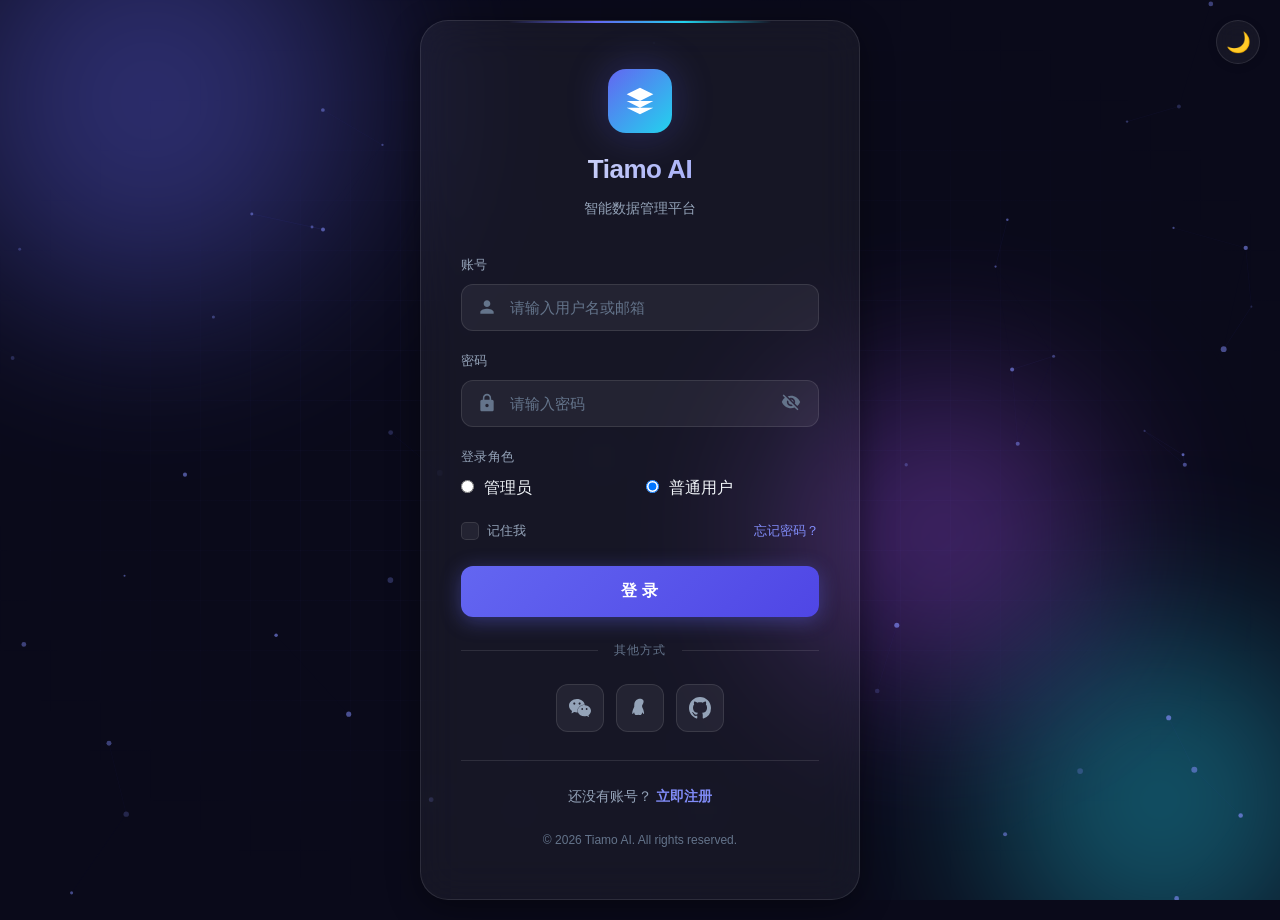
==== tiamo-auth/dashboard.html @ 3900d268 "注册改为邀请码模式：管理员生成3分钟有效邀请码，去掉手机号和验证码" ====
<!DOCTYPE html>
<html lang="zh-CN">
<head>
    <meta charset="UTF-8">
    <meta name="viewport" content="width=device-width, initial-scale=1.0, maximum-scale=1.0, user-scalable=no">
    <meta name="theme-color" content="#0a0a1a">
    <title>控制台 - Tiamo AI 数据管理</title>
    <link rel="stylesheet" href="css/auth.css">
    <style>
        /* 亮色主题变量覆盖 */
        body.light-theme {
            --bg-primary: #f5f7fa;
            --bg-card: #ffffff;
            --bg-input: #f0f2f5;
            --bg-input-focus: #ffffff;
            --text-primary: #1a1a2e;
            --text-secondary: #4a5568;
            --text-muted: #718096;
            --border: #e2e8f0;
            --border-focus: #6366f1;
            --primary: #6366f1;
            --primary-light: #818cf8;
            --primary-dark: #4f46e5;
            --accent: #06b6d4;
            --accent-light: #22d3ee;
            --success: #10b981;
            --error: #ef4444;
            --warning: #f59e0b;
        }
        body.light-theme .ai-bg { background: linear-gradient(135deg, #e0e7ff 0%, #f0f9ff 50%, #f0fdf4 100%); }
        body.light-theme .data-card { box-shadow: 0 4px 20px rgba(0,0,0,0.08); }
        body.light-theme .modal { box-shadow: 0 20px 60px rgba(0,0,0,0.15); background: #ffffff !important; }
        body.light-theme #bookModal .modal,
        body.light-theme #deleteModal .modal,
        body.light-theme #tableStructureModal .modal { background: #ffffff !important; }
        /* ========== 简约美观全局样式 ========== */
        * { -webkit-tap-highlight-color: transparent; }
        body { overflow-x: hidden; -webkit-font-smoothing: antialiased; letter-spacing: 0.01em; }
        .dashboard-container { max-width: 1100px; margin: 0 auto; padding: 24px 20px; animation: fadeIn 0.5s ease; }
        @keyframes fadeIn { from { opacity: 0; } to { opacity: 1; } }
        .tab-content.active { animation: fadeIn 0.3s ease; }
        
        /* 顶部导航 - 简约风格 */
        .dashboard-header {
            display: flex; justify-content: space-between; align-items: center;
            padding: 20px 24px; margin-bottom: 28px;
            background: var(--bg-card); border: 1px solid var(--border);
            border-radius: 14px;
        }
        .dashboard-header h1 {
            font-size: 19px; color: var(--text-primary); margin: 0; font-weight: 600;
            letter-spacing: -0.01em;
        }
        .user-info { display: flex; align-items: center; gap: 14px; }
        .user-avatar {
            width: 38px; height: 38px; border-radius: 10px;
            background: var(--primary); display: flex; align-items: center; justify-content: center;
            font-weight: 600; color: white; font-size: 15px;
        }
        .role-badge {
            padding: 4px 10px; border-radius: 6px; font-size: 11px; font-weight: 500;
        }
        .role-admin { background: rgba(239, 68, 68, 0.1); color: #ef4444; }
        .role-user { background: rgba(59, 130, 246, 0.1); color: #3b82f6; }
        .logout-btn {
            padding: 8px 16px; background: transparent; border: 1px solid var(--border);
            border-radius: 8px; color: var(--text-secondary); cursor: pointer;
            font-size: 13px; transition: all 0.2s ease; font-family: inherit;
        }
        .logout-btn:hover { color: var(--error); border-color: var(--error); }
        
        /* 统计卡片 - 简约风格 */
        .stats-grid { display: grid; grid-template-columns: repeat(auto-fit, minmax(160px, 1fr)); gap: 16px; margin-bottom: 28px; }
        .stat-card {
            background: var(--bg-card); border: 1px solid var(--border);
            border-radius: 12px; padding: 20px; transition: all 0.2s ease;
        }
        .stat-card:hover { border-color: var(--primary); transform: translateY(-1px); }
        .stat-value { font-size: 26px; font-weight: 700; color: var(--text-primary); letter-spacing: -0.02em; }
        .stat-label { font-size: 12px; color: var(--text-muted); margin-top: 6px; font-weight: 500; }
        
        /* 标签页导航 - 简约下划线风格 */
        .tabs-nav {
            display: flex; gap: 4px; margin-bottom: 24px;
            border-bottom: 1px solid var(--border); padding: 0 4px;
            position: sticky; top: 0; z-index: 100;
            background: var(--bg-primary); backdrop-filter: blur(10px);
        }
        .tab-btn {
            padding: 12px 18px; background: transparent; border: none;
            border-bottom: 2px solid transparent; color: var(--text-muted);
            cursor: pointer; font-size: 13px; font-weight: 500; transition: all 0.2s ease;
            font-family: inherit; white-space: nowrap; flex-shrink: 0;
            margin-bottom: -1px;
        }
        .tab-btn:hover { color: var(--text-primary); }
        .tab-btn.active {
            color: var(--primary); border-bottom-color: var(--primary);
        }
        .tab-content { display: none; }
        .tab-content.active { display: block; }
        
        /* 数据卡片 - 简约风格 */
        .data-card {
            background: var(--bg-card); border: 1px solid var(--border);
            border-radius: 12px; padding: 24px; margin-bottom: 20px;
        }
        .data-card-header { display: flex; justify-content: space-between; align-items: center; margin-bottom: 20px; gap: 12px; flex-wrap: wrap; }
        .data-card h2 { font-size: 15px; color: var(--text-primary); margin: 0; font-weight: 600; letter-spacing: -0.01em; }
        
        /* 运行日志iframe */
        #runLogIframe {
            width: 100%; height: 75vh; min-height: 500px;
            border: 1px solid var(--border); border-radius: 10px; background: var(--bg-primary);
        }
        .btn-primary {
            padding: 8px 16px; background: var(--primary);
            border: none; border-radius: 8px; color: white; cursor: pointer;
            font-size: 13px; font-weight: 500; transition: all 0.2s ease; font-family: inherit;
        }
        .btn-primary:hover { opacity: 0.9; }
        .btn-primary:active { opacity: 0.8; }
        .btn-sm { padding: 6px 12px; font-size: 12px; border-radius: 6px; }
        .btn-secondary {
            padding: 8px 16px; background: transparent; border: 1px solid var(--border);
            border-radius: 8px; color: var(--text-secondary); cursor: pointer;
            font-size: 13px; font-weight: 500; transition: all 0.2s ease; font-family: inherit;
        }
        .btn-secondary:hover { color: var(--text-primary); border-color: var(--text-muted); }
        .btn-edit { background: #0ea5e9; margin-right: 6px; }
        .btn-edit:hover { opacity: 0.9; }
        .btn-delete { background: #ef4444; }
        .btn-delete:hover { opacity: 0.9; }
        .btn-danger { background: #ef4444; }
        .data-table { width: 100%; border-collapse: collapse; font-size: 13px; }
        .data-table th { 
            text-align: left; padding: 10px 12px; color: var(--text-muted); 
            font-weight: 500; border-bottom: 1px solid var(--border); 
            font-size: 11px; text-transform: uppercase; letter-spacing: 0.3px; 
            white-space: nowrap;
        }
        .data-table td { padding: 12px; border-bottom: 1px solid var(--border); color: var(--text-primary); max-width: 200px; overflow: hidden; text-overflow: ellipsis; white-space: nowrap; }
        .data-table tbody tr { transition: background 0.15s ease; }
        .data-table tbody tr:hover { background: var(--bg-input); }
        .data-table tbody tr:last-child td { border-bottom: none; }
        .empty-state { text-align: center; padding: 48px; color: var(--text-muted); font-size: 13px; }
        .recycle-subtab.active { color: var(--primary) !important; border-bottom-color: var(--primary) !important; font-weight: 600 !important; }
        .token-info {
            background: var(--bg-input); border-radius: 8px;
            padding: 14px; font-size: 12px; color: var(--text-secondary); word-break: break-all;
            font-family: monospace; margin-top: 16px;
        }
        .token-info strong { color: var(--primary); }
        /* 弹窗样式 - 简约风格 */
        .modal-overlay {
            display: none; position: fixed; top: 0; left: 0; width: 100%; height: 100%;
            background: rgba(0, 0, 0, 0.5); z-index: 1000;
            justify-content: center; align-items: center; padding: 20px;
            animation: fadeIn 0.2s ease;
        }
        .modal-overlay.active { display: flex; }
        .modal {
            background: #1e1e2e; border: 1px solid var(--border); border-radius: 12px;
            width: 100%; max-width: 520px; max-height: 85vh; overflow-y: auto; padding: 24px;
            animation: fadeIn 0.2s ease;
        }
        .modal-header { display: flex; justify-content: space-between; align-items: center; margin-bottom: 20px; }
        .modal-header h3 { font-size: 16px; color: var(--text-primary); margin: 0; font-weight: 600; }
        .modal-close {
            background: transparent; border: none; color: var(--text-muted); cursor: pointer;
            font-size: 20px; line-height: 1; padding: 4px 8px; transition: all 0.15s ease;
            border-radius: 6px;
        }
        .modal-close:hover { color: var(--error); background: var(--bg-input); }
        .form-grid { display: grid; grid-template-columns: 1fr 1fr; gap: 16px; }
        .form-group-full { grid-column: 1 / -1; }
        .modal-footer { display: flex; justify-content: flex-end; gap: 12px; margin-top: 24px; }
        .btn-cancel {
            padding: 10px 20px; background: var(--bg-input); border: 1px solid var(--border);
            border-radius: var(--radius-md); color: var(--text-secondary); cursor: pointer;
            font-size: 14px; transition: var(--transition); font-family: inherit;
        }
        .btn-cancel:hover { background: var(--bg-input-focus); }
        .table-wrapper { overflow-x: auto; }
        /* ========== 平板适配 (768px) ========== */
        @media (max-width: 768px) {
            .dashboard-container { padding: 16px 12px; max-width: 100%; }
            .dashboard-header { flex-direction: column; gap: 12px; text-align: center; padding: 16px; }
            .dashboard-header h1 { font-size: 17px; }
            .user-info { flex-wrap: wrap; justify-content: center; gap: 8px; }
            .stat-grid { grid-template-columns: repeat(2, 1fr) !important; gap: 10px; }
            .stat-card { padding: 14px; }
            .stat-card .stat-value { font-size: 22px; }
            .data-card { padding: 16px; }
            .data-card-header { flex-direction: column; gap: 10px; align-items: flex-start; }
            .tabs-nav { 
                flex-wrap: nowrap; overflow-x: auto; -webkit-overflow-scrolling: touch; 
                scrollbar-width: none; padding: 0 4px; gap: 2px;
                position: sticky; top: 0; z-index: 100;
            }
            .tabs-nav::-webkit-scrollbar { display: none; }
            .tabs-nav button { white-space: nowrap; flex-shrink: 0; padding: 10px 14px; font-size: 13px; }
            #runLogIframe { height: 70vh; min-height: 400px; }
            .form-grid { grid-template-columns: 1fr; }
            .search-bar { flex-direction: column; gap: 8px; }
            .search-bar .form-input { max-width: 100% !important; width: 100%; }
            .action-buttons { flex-wrap: wrap; gap: 6px; }
            .btn-primary, .btn-cancel, .btn-edit, .btn-delete { min-height: 38px; padding: 8px 14px; font-size: 13px; }
            .btn-sm { min-height: 34px; padding: 6px 10px; font-size: 12px; }
            .modal { max-width: 90vw !important; max-height: 85vh; padding: 20px; }
            .modal-header { margin-bottom: 16px; }
            .modal-footer { flex-direction: column-reverse; gap: 8px; }
            .modal-footer button { width: 100%; }
            .pagination { flex-wrap: wrap; gap: 4px; justify-content: center; }
            .pagination button { min-width: 36px; min-height: 36px; padding: 6px 10px; font-size: 12px; }
            .pagination select { min-height: 36px; padding: 6px 8px; font-size: 12px; }
            .data-table { font-size: 13px; }
            .data-table th, .data-table td { padding: 10px 8px; }
        }

        /* ========== 手机适配 (480px) ========== */
        @media (max-width: 480px) {
            .dashboard-container { padding: 12px 8px; }
            .dashboard-header { padding: 14px; gap: 10px; border-radius: 10px; }
            .dashboard-header h1 { font-size: 16px; }
            .user-info { font-size: 12px; gap: 6px; }
            .user-avatar { width: 32px; height: 32px; font-size: 13px; border-radius: 8px; }
            .role-badge { font-size: 10px; padding: 2px 8px; }
            .stat-grid { grid-template-columns: 1fr !important; gap: 8px; margin-bottom: 20px; }
            .stat-card { padding: 14px; display: flex; justify-content: space-between; align-items: center; border-radius: 10px; }
            .stat-card .stat-value { font-size: 20px; }
            .stat-card .stat-label { font-size: 12px; }
            .data-card { padding: 14px; border-radius: 10px; margin-bottom: 14px; }
            .data-card h2 { font-size: 14px; }
            .data-card-header { margin-bottom: 14px; gap: 8px; }
            .tabs-nav { gap: 2px; padding: 0 4px; position: sticky; top: 0; z-index: 100; }
            .tabs-nav button { padding: 10px 12px; font-size: 12px; min-height: 36px; }
            #runLogIframe { height: 65vh; min-height: 350px; border-radius: 8px; }
            /* 表格改为卡片式布局 */
            .data-table thead { display: none; }
            .data-table, .data-table tbody, .data-table tr, .data-table td { display: block; width: 100%; }
            .data-table tr { margin-bottom: 12px; border: 1px solid var(--border); border-radius: 10px; padding: 10px; background: var(--bg-card); }
            .data-table tr:hover { background: var(--bg-input); }
            .data-table td { border: none; padding: 6px 0; font-size: 13px; display: flex; justify-content: space-between; align-items: center; gap: 10px; max-width: 100% !important; white-space: normal !important; word-break: break-all; }
            .data-table td::before { content: attr(data-label); font-weight: 500; color: var(--text-muted); font-size: 11px; text-transform: uppercase; letter-spacing: 0.3px; min-width: 70px; flex-shrink: 0; }
            .data-table td:last-child { border-bottom: none; }
            .data-table td .action-buttons { width: 100%; justify-content: flex-end; }
            .form-input, .form-select, textarea { min-height: 44px; font-size: 14px; padding: 10px 12px; }
            .btn-primary, .btn-cancel, .btn-edit, .btn-delete { min-height: 44px; padding: 10px 16px; font-size: 14px; border-radius: 10px; }
            .btn-sm { min-height: 38px; padding: 7px 12px; font-size: 12px; border-radius: 8px; }
            .modal { max-width: 95vw !important; max-height: 90vh; padding: 16px; margin: 8px; border-radius: 16px; }
            .modal-header h3 { font-size: 16px; }
            .modal-close { width: 36px; height: 36px; font-size: 18px; }
            .modal-body { max-height: 60vh; overflow-y: auto; }
            .pagination { gap: 3px; }
            .pagination button { min-width: 34px; min-height: 34px; padding: 5px 8px; font-size: 11px; border-radius: 8px; }
            .pagination .page-info { font-size: 11px; }
            .pagination select { min-height: 34px; padding: 5px 6px; font-size: 11px; }
            .logout-btn { min-height: 38px; padding: 8px 12px; font-size: 12px; }
            .toast { max-width: 90vw; font-size: 13px; padding: 12px 16px; }
        }

        /* ========== 小屏手机适配 (360px) ========== */
        @media (max-width: 360px) {
            .dashboard-container { padding: 6px; }
            .dashboard-header h1 { font-size: 16px; }
            .stat-card .stat-value { font-size: 18px; }
            .data-card { padding: 10px; }
            .data-card h2 { font-size: 15px; }
            .tabs-nav button { padding: 7px 10px; font-size: 11px; }
            .data-table td { font-size: 12px; padding: 5px 0; }
            .data-table td::before { font-size: 10px; min-width: 60px; }
            .btn-primary, .btn-cancel, .btn-edit, .btn-delete { min-height: 42px; padding: 8px 12px; font-size: 13px; }
            .modal { padding: 14px; }
            .pagination button { min-width: 30px; min-height: 30px; padding: 4px 6px; font-size: 10px; }
        }
    </style>
</head>
<body>
    <!-- 动态背景 -->
    <div class="ai-bg">
        <div class="grid"></div>
        <div class="orb orb-1"></div>
        <div class="orb orb-2"></div>
        <div class="orb orb-3"></div>
        <canvas id="particles"></canvas>
    </div>
    <div class="dashboard-container">
        <!-- 顶部导航 -->
        <div class="dashboard-header">
            <h1>Tiamo AI 控制台</h1>
            <div class="user-info">
                <div class="user-avatar" id="userAvatar">A</div>
                <div>
                    <div style="font-size:14px;font-weight:500;" id="userNickname">加载中...</div>
                    <div style="font-size:12px;color:var(--text-muted);" id="userEmail"></div>
                </div>
                <span class="role-badge" id="roleBadge">普通用户</span>
                <button class="logout-btn" id="logBtn" style="color:var(--primary-light);display:none;">操作日志</button>
                <button class="logout-btn" id="runLogBtn" style="color:var(--accent-light);display:none;" onclick="window.location.href='run-log.html'">运行日志</button>
                <button class="logout-btn" id="themeToggleBtn" onclick="toggleTheme()" title="切换主题">🌙</button>
                <button class="logout-btn" onclick="logout()">退出登录</button>
            </div>
        </div>
        <!-- 提示消息 -->
        <div class="alert" id="alert">
            <svg viewBox="0 0 24 24"><path d="M12 2C6.48 2 2 6.48 2 12s4.48 10 10 10 10-4.48 10-10S17.52 2 12 2zm1 15h-2v-2h2v2zm0-4h-2V7h2v6z"/></svg>
            <span class="alert-text"></span>
        </div>
        <!-- 统计卡片 -->
        <div class="stats-grid">
            <div class="stat-card">
                <div class="stat-value" id="bookCount">--</div>
                <div class="stat-label">商品数据总数</div>
            </div>
            <div class="stat-card">
                <div class="stat-value" id="userCount">--</div>
                <div class="stat-label">当前用户ID</div>
            </div>
            <div class="stat-card">
                <div class="stat-value" id="roleStat">用户</div>
                <div class="stat-label">当前角色</div>
            </div>
        </div>
        <!-- 标签页导航（仅管理员可见） -->
        <div class="tabs-nav" id="tabsNav" style="display:none;">
            <button class="tab-btn active" id="tabUsersBtn" onclick="switchTab('users')">用户列表</button>
            <button class="tab-btn" id="tabBooksBtn" onclick="switchTab('books')">商品数据</button>
            <button class="tab-btn" id="tabRecycleBtn" onclick="switchTab('recycle')">回收站</button>
            <button class="tab-btn" id="tabDatabaseBtn" onclick="switchTab('database')">数据库管理</button>
            <button class="tab-btn" id="tabExportBtn" onclick="switchTab('export')">数据导出</button>
            <button class="tab-btn" id="tabEmailConfigBtn" onclick="switchTab('emailConfig')">邮件配置</button>
            <button class="tab-btn" id="tabMyApprovalBtn" onclick="switchTab('myApproval')" style="display:none;">我的申请</button>
            <button class="tab-btn" id="tabApprovalBtn" onclick="switchTab('approval')" style="display:none;">待审批 <span id="pendingBadge" style="background:#ef4444;color:white;border-radius:10px;padding:1px 7px;font-size:11px;margin-left:4px;">0</span></button>
        </div>
        <!-- 用户列表标签页（仅管理员可见） -->
        <div class="tab-content active" id="usersTab">
            <div class="data-card">
                <div class="data-card-header">
                    <h2>用户列表（仅管理员可见）</h2>
                    <div style="display:flex;gap:8px;align-items:center;flex-wrap:wrap;">
                        <input type="text" id="userQuickSearch" class="form-input" placeholder="搜索用户名/昵称/邮箱/手机号..." style="max-width:260px;" onkeyup="if(event.key==='Enter')quickSearchUsers()">
                        <button class="btn-primary btn-sm" onclick="quickSearchUsers()">搜索</button>
                        <button class="btn-primary btn-sm" id="userAdvBtn" style="background:linear-gradient(135deg,#6366f1,#4f46e5);" onclick="toggleUserAdvanced()">高级查询</button>
                        <button class="btn-primary" onclick="loadUserList()">刷新</button>
                        <button class="btn-primary btn-sm" style="background:linear-gradient(135deg,#10b981,#059669);" onclick="generateInviteCode()">生成邀请码</button>
                    </div>
                </div>
                <!-- 用户高级查询面板 -->
                <div id="userAdvancedPanel" style="display:none;margin-bottom:16px;padding:16px;background:var(--bg-input);border-radius:var(--radius-md);border:1px solid var(--border);">
                    <div style="display:grid;grid-template-columns:repeat(auto-fit,minmax(160px,1fr));gap:12px;">
                        <div><label style="font-size:12px;color:var(--text-secondary);display:block;margin-bottom:4px;">用户名</label><input type="text" id="advUserUsername" class="form-input" placeholder="用户名"></div>
                        <div><label style="font-size:12px;color:var(--text-secondary);display:block;margin-bottom:4px;">昵称</label><input type="text" id="advUserNickname" class="form-input" placeholder="昵称"></div>
                        <div><label style="font-size:12px;color:var(--text-secondary);display:block;margin-bottom:4px;">邮箱</label><input type="text" id="advUserEmail" class="form-input" placeholder="邮箱"></div>
                        <div><label style="font-size:12px;color:var(--text-secondary);display:block;margin-bottom:4px;">手机号</label><input type="text" id="advUserPhone" class="form-input" placeholder="手机号"></div>
                        <div><label style="font-size:12px;color:var(--text-secondary);display:block;margin-bottom:4px;">角色</label><select id="advUserRole" class="form-input"><option value="">全部</option><option value="1">管理员</option><option value="0">普通用户</option></select></div>
                        <div><label style="font-size:12px;color:var(--text-secondary);display:block;margin-bottom:4px;">状态</label><select id="advUserStatus" class="form-input"><option value="">全部</option><option value="1">启用</option><option value="0">禁用</option></select></div>
                    </div>
                    <div style="margin-top:12px;display:flex;gap:8px;">
                        <button class="btn-primary btn-sm" onclick="advancedSearchUsers()">查询</button>
                        <button class="btn-primary btn-sm" style="background:var(--bg-card);color:var(--text-secondary);border:1px solid var(--border);" onclick="resetUserSearch()">重置</button>
                    </div>
                </div>
                <div id="userSearchInfo" style="display:none;margin-bottom:12px;font-size:13px;color:var(--text-secondary);"></div>
                <div class="table-wrapper">
                    <div id="userList">
                        <div class="empty-state">加载中...</div>
                    </div>
                </div>
            </div>
        </div>
        <!-- 商品数据标签页 -->
        <div class="tab-content active" id="booksTab">
            <div class="data-card">
                <div class="data-card-header">
                    <h2>商品数据列表</h2>
                    <div style="display:flex;gap:8px;align-items:center;flex-wrap:wrap;">
                        <input type="text" id="bookQuickSearch" class="form-input" placeholder="搜索分销软件/微信账号/商品标题..." style="max-width:260px;" onkeyup="if(event.key==='Enter')quickSearchBooks()">
                        <button class="btn-primary btn-sm" onclick="quickSearchBooks()">搜索</button>
                        <button class="btn-primary btn-sm" id="bookAdvBtn" style="background:linear-gradient(135deg,#6366f1,#4f46e5);" onclick="toggleBookAdvanced()">高级查询</button>
                        <button class="btn-primary btn-sm" id="batchDeleteBtn" style="background:linear-gradient(135deg,#ef4444,#dc2626);display:none;" onclick="batchDeleteBooks()">批量删除</button>
                        <button class="btn-primary" onclick="openAddModal()">+ 新增商品</button>
                    </div>
                </div>
                <!-- 商品高级查询面板 -->
                <div id="bookAdvancedPanel" style="display:none;margin-bottom:16px;padding:16px;background:var(--bg-input);border-radius:var(--radius-md);border:1px solid var(--border);">
                    <div style="display:grid;grid-template-columns:repeat(auto-fit,minmax(160px,1fr));gap:12px;">
                        <div><label style="font-size:12px;color:var(--text-secondary);display:block;margin-bottom:4px;">分销软件</label><input type="text" id="advBookName" class="form-input" placeholder="分销软件名称"></div>
                        <div><label style="font-size:12px;color:var(--text-secondary);display:block;margin-bottom:4px;">微信账号</label><input type="text" id="advBookType" class="form-input" placeholder="微信账号"></div>
                        <div><label style="font-size:12px;color:var(--text-secondary);display:block;margin-bottom:4px;">软件账号</label><input type="text" id="advBookDesc" class="form-input" placeholder="软件账号"></div>
                        <div><label style="font-size:12px;color:var(--text-secondary);display:block;margin-bottom:4px;">微信备注</label><input type="text" id="advBookAa" class="form-input" placeholder="微信备注"></div>
                        <div><label style="font-size:12px;color:var(--text-secondary);display:block;margin-bottom:4px;">商品ID</label><input type="text" id="advBookBd" class="form-input" placeholder="商品ID"></div>
                        <div><label style="font-size:12px;color:var(--text-secondary);display:block;margin-bottom:4px;">商品标题</label><input type="text" id="advBookAx" class="form-input" placeholder="商品标题"></div>
                    </div>
                    <div style="margin-top:12px;display:flex;gap:8px;">
                        <button class="btn-primary btn-sm" onclick="advancedSearchBooks()">查询</button>
                        <button class="btn-primary btn-sm" style="background:var(--bg-card);color:var(--text-secondary);border:1px solid var(--border);" onclick="resetBookSearch()">重置</button>
                    </div>
                </div>
                <div id="bookSearchInfo" style="display:none;margin-bottom:12px;font-size:13px;color:var(--text-secondary);"></div>
                <div class="table-wrapper">
                    <div id="bookList">
                        <div class="empty-state">加载中...</div>
                    </div>
                </div>
            </div>
        </div>
        <!-- 回收站标签页（仅管理员可见） -->
        <div class="tab-content" id="recycleTab">
            <div class="data-card">
                <div class="data-card-header">
                    <h2>回收站（已删除商品，可恢复）</h2>
                    <div style="display:flex;gap:8px;align-items:center;flex-wrap:wrap;">
                        <button class="btn-primary btn-sm" id="selectAllRecycleBtn" style="background:linear-gradient(135deg,#8b5cf6,#7c3aed);" onclick="toggleSelectAllRecycleBtn()">全选</button>
                        <button class="btn-primary btn-sm" id="batchRestoreBtn" style="background:linear-gradient(135deg,#10b981,#059669);display:none;" onclick="batchRestoreBooks()">批量恢复</button>
                        <button class="btn-primary btn-sm" id="batchHardDeleteBtn" style="background:linear-gradient(135deg,#ef4444,#dc2626);display:none;" onclick="batchHardDeleteBooks()">批量删除</button>
                        <button class="btn-primary btn-sm" id="batchApplyRestoreBtn" style="background:linear-gradient(135deg,#0ea5e9,#0284c7);display:none;" onclick="batchApplyRestore()">批量申请恢复</button>
                        <button class="btn-primary btn-sm" id="batchApplyDeleteBtn" style="background:linear-gradient(135deg,#f59e0b,#d97706);display:none;" onclick="batchApplyDelete()">批量申请删除</button>
                        <button class="btn-primary" onclick="loadRecycleList()">刷新</button>
                    </div>
                </div>
                <!-- 回收站子标签 -->
                <div style="display:flex;gap:4px;margin:12px 0;border-bottom:1px solid var(--border);padding-bottom:0;">
                    <button class="recycle-subtab active" data-tab="all" onclick="switchRecycleSubTab('all')" style="padding:8px 16px;background:none;border:none;color:var(--text-secondary);cursor:pointer;font-size:13px;border-bottom:2px solid transparent;margin-bottom:-1px;">所有数据</button>
                    <button class="recycle-subtab" data-tab="restore" onclick="switchRecycleSubTab('restore')" style="padding:8px 16px;background:none;border:none;color:var(--text-secondary);cursor:pointer;font-size:13px;border-bottom:2px solid transparent;margin-bottom:-1px;">已申请恢复</button>
                    <button class="recycle-subtab" data-tab="delete" onclick="switchRecycleSubTab('delete')" style="padding:8px 16px;background:none;border:none;color:var(--text-secondary);cursor:pointer;font-size:13px;border-bottom:2px solid transparent;margin-bottom:-1px;">已申请删除</button>
                </div>
                <!-- 回收站高级查询 -->
                <div id="recycleAdvancedPanel" style="display:none;margin-bottom:16px;padding:16px;background:var(--bg-input);border-radius:var(--radius-md);border:1px solid var(--border);">
                    <div style="display:grid;grid-template-columns:repeat(auto-fit,minmax(160px,1fr));gap:12px;">
                        <div><label style="font-size:12px;color:var(--text-secondary);display:block;margin-bottom:4px;">分销软件</label><input type="text" id="advRecycleName" class="form-input" placeholder="分销软件"></div>
                        <div><label style="font-size:12px;color:var(--text-secondary);display:block;margin-bottom:4px;">微信账号</label><input type="text" id="advRecycleType" class="form-input" placeholder="微信账号"></div>
                        <div><label style="font-size:12px;color:var(--text-secondary);display:block;margin-bottom:4px;">商品标题</label><input type="text" id="advRecycleTitle" class="form-input" placeholder="商品标题"></div>
                        <div><label style="font-size:12px;color:var(--text-secondary);display:block;margin-bottom:4px;">删除人</label><input type="text" id="advRecycleDeletedBy" class="form-input" placeholder="删除人"></div>
                    </div>
                    <div style="margin-top:12px;display:flex;gap:8px;">
                        <button class="btn-primary btn-sm" onclick="advancedSearchRecycle()">查询</button>
                        <button class="btn-primary btn-sm" style="background:var(--bg-card);color:var(--text-secondary);border:1px solid var(--border);" onclick="resetRecycleSearch()">重置</button>
                    </div>
                </div>
                <div style="margin-bottom:12px;display:flex;gap:8px;align-items:center;">
                    <input type="text" id="recycleQuickSearch" class="form-input" placeholder="快速搜索：分销软件/微信账号/商品标题" style="max-width:300px;" onkeyup="if(event.key==='Enter')quickSearchRecycle()">
                    <button class="btn-primary btn-sm" onclick="quickSearchRecycle()">搜索</button>
                    <button class="btn-primary btn-sm" id="recycleAdvBtn" style="background:linear-gradient(135deg,#6366f1,#4f46e5);" onclick="toggleRecycleAdvanced()">高级查询</button>
                </div>
                <div id="recycleSearchInfo" style="display:none;margin-bottom:12px;font-size:13px;color:var(--text-secondary);"></div>
                <div class="table-wrapper">
                    <div id="recycleList">
                        <div class="empty-state">加载中...</div>
                    </div>
                </div>
            </div>
        </div>
        <!-- 待审批标签页（仅管理员可见） -->
        <div class="tab-content" id="approvalTab">
            <div class="data-card">
                <div class="data-card-header">
                    <h2>待审批申请</h2>
                    <div style="display:flex;gap:8px;flex-wrap:wrap;">
                        <button class="btn-primary btn-sm" onclick="batchApprove()" style="background:linear-gradient(135deg,#10b981,#059669);">批量通过</button>
                        <button class="btn-primary btn-sm" onclick="batchReject()" style="background:linear-gradient(135deg,#ef4444,#dc2626);">批量拒绝</button>
                        <button class="btn-primary btn-sm" onclick="loadPendingApprovals(true)">刷新</button>
                    </div>
                </div>
                <div style="margin-bottom:12px;padding:10px;background:var(--bg-input);border-radius:8px;font-size:13px;color:var(--text-secondary);">
                    <label style="cursor:pointer;"><input type="checkbox" id="selectAllApproval" onchange="toggleSelectAllApproval()" style="margin-right:6px;">全选</label>
                    <span style="margin-left:16px;">已选择 <span id="selectedApprovalCount" style="color:var(--primary);font-weight:600;">0</span> 条</span>
                </div>
                <div class="table-wrapper">
                    <div id="approvalList">
                        <div class="empty-state">加载中...</div>
                    </div>
                </div>
            </div>
        </div>
        <!-- 我的申请标签页（普通用户可见） -->
        <div class="tab-content" id="myApprovalTab">
            <div class="data-card">
                <div class="data-card-header">
                    <h2>我的申请记录</h2>
                    <div style="display:flex;gap:8px;flex-wrap:wrap;">
                        <button class="btn-primary btn-sm" onclick="markAllAsRead()" style="background:linear-gradient(135deg,#0ea5e9,#0284c7);">一键阅读所有</button>
                        <button class="btn-primary btn-sm" onclick="deleteAllRead()" style="background:linear-gradient(135deg,#ef4444,#dc2626);">一键清理已阅读</button>
                        <button class="btn-primary btn-sm" onclick="loadMyApprovals()">刷新</button>
                    </div>
                </div>
                <div class="table-wrapper">
                    <div id="myApprovalList">
                        <div class="empty-state">加载中...</div>
                    </div>
                </div>
            </div>
        </div>
        <!-- 数据导出标签页（管理员全部功能，普通用户仅商品数据） -->
        <div class="tab-content" id="exportTab">
            <div class="data-card">
                <div class="data-card-header">
                    <h2>数据导出（CSV格式）</h2>
                </div>
                <div style="margin-bottom:16px;">
                    <label style="display:block;color:var(--text-secondary);font-size:13px;margin-bottom:6px;">接收邮箱</label>
                    <input type="email" id="exportEmail" class="form-input" placeholder="请输入接收邮箱" style="max-width:400px;">
                </div>
                <div style="display:flex;gap:12px;flex-wrap:wrap;margin-bottom:12px;">
                    <button class="btn-primary export-admin-only" onclick="downloadUsers()" style="background:linear-gradient(135deg,#10b981,#059669);">
                        下载用户列表
                    </button>
                    <button class="btn-primary" onclick="downloadBooks()" style="background:linear-gradient(135deg,#0ea5e9,#0284c7);">
                        下载商品数据
                    </button>
                    <button class="btn-primary export-admin-only" onclick="downloadLogs()" style="background:linear-gradient(135deg,#f59e0b,#d97706);">
                        下载操作日志
                    </button>
                    <button class="btn-primary export-admin-only" onclick="downloadRunLogs()" style="background:linear-gradient(135deg,#ef4444,#dc2626);">
                        下载运行日志
                    </button>
                </div>
                <div style="display:flex;gap:12px;flex-wrap:wrap;">
                    <button class="btn-primary export-admin-only" onclick="sendUsersToEmail()" style="background:linear-gradient(135deg,#8b5cf6,#7c3aed);">
                        发送用户列表到邮箱
                    </button>
                    <button class="btn-primary" onclick="sendBooksToEmail()" style="background:linear-gradient(135deg,#8b5cf6,#7c3aed);">
                        发送商品数据到邮箱
                    </button>
                    <button class="btn-primary export-admin-only" onclick="sendLogsToEmail()" style="background:linear-gradient(135deg,#8b5cf6,#7c3aed);">
                        发送操作日志到邮箱
                    </button>
                    <button class="btn-primary export-admin-only" onclick="sendRunLogsToEmail()" style="background:linear-gradient(135deg,#8b5cf6,#7c3aed);">
                        发送运行日志到邮箱
                    </button>
                </div>
                <p style="color:var(--text-muted);font-size:12px;margin-top:12px;">
                    提示：用户列表、操作日志、运行日志仅管理员可操作，普通用户仅支持商品数据；CSV文件可用Excel打开，UTF-8编码。
                </p>
            </div>
        </div>

        <!-- 数据库管理标签页（仅管理员可见） -->
        <div class="tab-content" id="databaseTab">
            <div class="data-card">
                <div class="data-card-header">
                    <h2>数据库管理</h2>
                    <div style="display:flex;gap:8px;">
                        <button class="btn-primary btn-sm" onclick="loadDatabaseTables()">刷新表列表</button>
                        <button class="btn-primary btn-sm" style="background:linear-gradient(135deg,#10b981,#059669);" onclick="backupDatabase()">备份数据库</button>
                    </div>
                </div>
                <!-- 表列表 -->
                <div id="dbTablesContainer">
                    <div class="loading-state">加载中...</div>
                </div>
            </div>
            <!-- SQL查询执行器 -->
            <div class="data-card">
                <div class="data-card-header">
                    <h2>SQL查询执行器（仅支持SELECT/SHOW/DESC）</h2>
                    <button class="btn-primary btn-sm" onclick="executeSqlQuery()">执行查询</button>
                </div>
                <textarea id="sqlQueryInput" class="form-input" rows="4" placeholder="输入SQL查询语句，例如：SELECT * FROM sys_user LIMIT 10" style="width:100%;font-family:monospace;font-size:13px;margin-bottom:12px;"></textarea>
                <div id="sqlQueryResult">
                    <div style="color:var(--text-muted);font-size:13px;">输入SQL语句后点击"执行查询"按钮</div>
                </div>
            </div>
        </div>

        <!-- 邮件配置标签页（仅管理员可见） -->
        <div class="tab-content" id="emailConfigTab">
            <div class="data-card">
                <div class="data-card-header">
                    <h2>邮件通知配置</h2>
                </div>
                <div style="display:grid;grid-template-columns:1fr 1fr;gap:16px;">
                    <div>
                        <label style="display:block;color:var(--text-secondary);font-size:13px;margin-bottom:6px;">日报发送时间（HH:mm）</label>
                        <input type="time" id="configSendTime" class="form-input">
                    </div>
                    <div>
                        <label style="display:block;color:var(--text-secondary);font-size:13px;margin-bottom:6px;">收件邮箱</label>
                        <input type="email" id="configToEmail" class="form-input">
                    </div>
                    <div>
                        <label style="display:block;color:var(--text-secondary);font-size:13px;margin-bottom:6px;">日报邮件通知</label>
                        <select id="configDailyEnabled" class="form-input">
                            <option value="true">开启</option>
                            <option value="false">关闭</option>
                        </select>
                    </div>
                    <div>
                        <label style="display:block;color:var(--text-secondary);font-size:13px;margin-bottom:6px;">实时操作日志邮件</label>
                        <select id="configRealTimeEnabled" class="form-input">
                            <option value="true">开启</option>
                            <option value="false">关闭</option>
                        </select>
                    </div>
                </div>
                <div style="margin-top:16px;">
                    <button class="btn-primary" onclick="saveEmailConfig()" style="background:linear-gradient(135deg,#6366f1,#4f46e5);">
                        保存配置
                    </button>
                </div>
                <p style="color:var(--text-muted);font-size:12px;margin-top:12px;">
                    提示：修改发送时间后，系统将在每天指定时间自动发送操作日志日报邮件。
                </p>
            </div>
        </div>
        <!-- Token 信息（移到底部） -->
        <div class="data-card" style="margin-top:20px;">
            <h2>当前 Token 信息</h2>
            <div class="token-info" id="tokenInfo">加载中...</div>
        </div>
        <div class="copyright" style="margin-top:24px;">
            &copy; 2026 Tiamo AI. All rights reserved.
        </div>
    </div>

    <!-- 新增/编辑弹窗 -->
    <div class="modal-overlay" id="bookModal">
        <div class="modal" style="background:#1e1e2e;">
            <div class="modal-header">
                <h3 id="modalTitle">新增商品</h3>
                <button class="modal-close" onclick="closeModal()">&times;</button>
            </div>
            <form id="bookForm">
                <input type="hidden" id="bookId">
                <div class="form-grid">
                    <div class="form-group">
                        <label class="form-label" for="name">分销软件</label>
                        <div class="input-wrapper">
                            <input type="text" class="form-input" id="name" name="name" placeholder="请输入分销软件名称">
                        </div>
                    </div>
                    <div class="form-group">
                        <label class="form-label" for="type">微信账号</label>
                        <div class="input-wrapper">
                            <input type="text" class="form-input" id="type" name="type" placeholder="请输入微信账号">
                        </div>
                    </div>
                    <div class="form-group">
                        <label class="form-label" for="description">软件账号</label>
                        <div class="input-wrapper">
                            <input type="text" class="form-input" id="description" name="description" placeholder="请输入软件账号">
                        </div>
                    </div>
                    <div class="form-group">
                        <label class="form-label" for="aa">微信备注名</label>
                        <div class="input-wrapper">
                            <input type="text" class="form-input" id="aa" name="aa" placeholder="请输入微信备注名">
                        </div>
                    </div>
                    <div class="form-group">
                        <label class="form-label" for="bd">商品ID</label>
                        <div class="input-wrapper">
                            <input type="text" class="form-input" id="bd" name="bd" placeholder="请输入商品ID">
                        </div>
                    </div>
                    <div class="form-group">
                        <label class="form-label" for="ax">商品标题</label>
                        <div class="input-wrapper">
                            <input type="text" class="form-input" id="ax" name="ax" placeholder="请输入商品标题">
                        </div>
                    </div>
                    <div class="form-group form-group-full">
                        <label class="form-label" for="ac">商品链接</label>
                        <div class="input-wrapper">
                            <input type="text" class="form-input" id="ac" name="ac" placeholder="请输入商品链接">
                        </div>
                    </div>
                    <div class="form-group form-group-full">
                        <label class="form-label" for="ab">商品主图</label>
                        <div class="input-wrapper">
                            <input type="text" class="form-input" id="ab" name="ab" placeholder="请输入商品主图URL">
                        </div>
                    </div>
                </div>
                <div class="modal-footer">
                    <button type="button" class="btn-cancel" onclick="closeModal()">取消</button>
                    <button type="button" class="btn-primary" id="saveBtn" onclick="saveBook()">保存</button>
                </div>
            </form>
        </div>
    </div>

    <!-- 删除确认弹窗 -->
    <div class="modal-overlay" id="deleteModal">
        <div class="modal" style="max-width:400px;background:#1e1e2e;">
            <div class="modal-header">
                <h3>确认删除</h3>
                <button class="modal-close" onclick="closeDeleteModal()">&times;</button>
            </div>
            <p style="color:var(--text-secondary);margin-bottom:20px;">确定要删除这条商品数据吗？删除后可在回收站恢复。</p>
            <div class="modal-footer">
                <button type="button" class="btn-cancel" onclick="closeDeleteModal()">取消</button>
                <button type="button" class="btn-primary btn-delete" onclick="confirmDelete()">确认删除</button>
            </div>
        </div>
    </div>

    <!-- 表结构弹窗 -->
    <div class="modal-overlay" id="tableStructureModal" onclick="if(event.target===this)closeTableStructure()">
        <div class="modal" style="max-width:900px;max-height:80vh;background:#1e1e2e;">
            <div class="modal-header">
                <h3 id="tableStructureTitle">表结构</h3>
                <button class="modal-close" onclick="closeTableStructure()">&times;</button>
            </div>
            <div class="modal-body" id="tableStructureContent" style="max-height:60vh;overflow-y:auto;"></div>
        </div>
    </div>

    <script src="js/config.js"></script>
    <script src="js/auth.js"></script>
    <script>
        // 检查登录状态
        if (!Auth.requireAuth()) {
            throw new Error('未登录');
        }
        var user = Auth.getUser();
        var currentDeleteId = null;
        var bookList = [];
        var bookCurrentPage = 1;
        var bookPageSize = 20;
        var bookFilteredList = [];
        var userList = [];
        var userCurrentPage = 1;
        var userPageSize = 20;
        var userFilteredList = [];
        var isAdmin = user && user.role === 1;
        // 显示用户信息
        document.getElementById('userNickname').textContent = user ? (user.nickname || user.username) : '未知';
        document.getElementById('userEmail').textContent = user ? (user.email || '') : '';
        document.getElementById('userAvatar').textContent = user ? (user.nickname || user.username).charAt(0).toUpperCase() : '?';
        document.getElementById('userCount').textContent = user ? user.userId : '--';
        // 显示角色
        var roleBadge = document.getElementById('roleBadge');
        var roleStat = document.getElementById('roleStat');
        if (isAdmin) {
            roleBadge.textContent = '管理员';
            roleBadge.className = 'role-badge role-admin';
            roleStat.textContent = '管理员';
            // 管理员显示标签页导航和操作日志按钮
            document.getElementById('tabsNav').style.display = 'flex';
            document.getElementById('logBtn').style.display = 'inline-block';
            document.getElementById('runLogBtn').style.display = 'inline-block';
            document.getElementById('logBtn').onclick = function() { window.location.href = 'logs.html'; };
            // 默认显示运行日志标签页
            switchTab('users');
        } else {
            roleBadge.textContent = '普通用户';
            roleBadge.className = 'role-badge role-user';
            roleStat.textContent = '普通用户';
            // 普通用户显示商品数据、回收站、我的申请、数据导出，隐藏用户列表、待审批、数据库管理、邮件配置
            document.getElementById('tabsNav').style.display = 'flex';
            document.getElementById('tabUsersBtn').style.display = 'none';
            document.getElementById('tabApprovalBtn').style.display = 'none';
            document.getElementById('tabDatabaseBtn').style.display = 'none';
            document.getElementById('tabEmailConfigBtn').style.display = 'none';
            document.getElementById('tabMyApprovalBtn').style.display = 'inline-block';
            document.getElementById('tabBooksBtn').classList.add('active');
            document.getElementById('logBtn').style.display = 'none';
            document.getElementById('runLogBtn').style.display = 'none';
            // 普通用户数据导出仅显示商品数据相关按钮
            document.querySelectorAll('.export-admin-only').forEach(function(el) { el.style.display = 'none'; });
            switchTab('books');
        }
        // 加载邮件配置（仅管理员可见）
        loadEmailConfig();
        // 加载待审批数量（管理员）
        if (isAdmin) {
            updatePendingBadge();
            setInterval(updatePendingBadge, 30000); // 每30秒刷新一次
            // 预加载待审批列表数据，切换标签页时立即显示
            setTimeout(function() { loadPendingApprovals(); }, 500);
        }
        // 主题切换初始化
        initTheme();
        // 显示 Token
        var token = Auth.getToken();
        if (token) {
            document.getElementById('tokenInfo').innerHTML =
                '<strong>Token:</strong> ' + token.substring(0, 50) + '...' +
                '<br><br><strong>长度:</strong> ' + token.length + ' 字符' +
                '<br><strong>存储位置:</strong> localStorage';
        } else {
            document.getElementById('tokenInfo').innerHTML = '<strong>Token:</strong> 未登录';
        }
        // 切换标签页
        function switchTab(tabName) {
            try {
                document.querySelectorAll('.tab-content').forEach(function(el) { el.classList.remove('active'); });
                document.querySelectorAll('.tab-btn').forEach(function(el) { el.classList.remove('active'); });
                var tabEl = document.getElementById(tabName + 'Tab');
                if (tabEl) tabEl.classList.add('active');
                // 通过id查找按钮，避免属性选择器的引号转义问题
                var btnIdMap = {
                    'users': 'tabUsersBtn',
                    'books': 'tabBooksBtn',
                    'recycle': 'tabRecycleBtn',
                    'database': 'tabDatabaseBtn',
                    'export': 'tabExportBtn',
                    'emailConfig': 'tabEmailConfigBtn',
                    'myApproval': 'tabMyApprovalBtn',
                    'approval': 'tabApprovalBtn'
                };
                var btnId = btnIdMap[tabName];
                var activeBtn = btnId ? document.getElementById(btnId) : null;
                if (activeBtn) activeBtn.classList.add('active');
                if (tabName === 'users' && isAdmin) {
                    loadUserList();
                } else if (tabName === 'books') {
                    loadBooks();
                } else if (tabName === 'recycle') {
                    loadRecycleList();
                } else if (tabName === 'approval' && isAdmin) {
                    loadPendingApprovals();
                } else if (tabName === 'myApproval') {
                    loadMyApprovals();
                } else if (tabName === 'runLog') {
                    var iframe = document.getElementById('runLogIframe');
                    if (iframe) iframe.src = 'run-log.html';
                } else if (tabName === 'database') {
                    if (!isAdmin) { switchTab('books'); return; }
                    loadDatabaseTables();
                } else if (tabName === 'export') {
                    // 数据导出标签页，所有用户可见（普通用户仅商品数据）
                } else if (tabName === 'emailConfig') {
                    if (!isAdmin) { switchTab('books'); return; }
                    // 邮件配置标签页，无需额外加载
                }
            } catch (e) {
                console.error('switchTab error:', e);
            }
        }

        // ==================== 数据库管理 ====================
        // 加载数据库表列表
        function loadDatabaseTables() {
            if (!isAdmin) return;
            document.getElementById('dbTablesContainer').innerHTML = '<div class="loading-state">加载中...</div>';
            fetch(window.API_BASE + '/api/db/tables', {
                headers: { 'Authorization': 'Bearer ' + Auth.getToken() }
            })
            .then(function(res) { return res.json(); })
            .then(function(data) {
                if (data.code === 200 && data.data) {
                    var tables = data.data;
                    var html = '<div class="table-wrapper"><table class="data-table"><thead><tr>' +
                        '<th>表名</th><th>记录数</th><th>数据大小(MB)</th><th>索引大小(MB)</th><th>注释</th><th>操作</th>' +
                        '</tr></thead><tbody>';
                    tables.forEach(function(table) {
                        html += '<tr>' +
                            '<td><strong>' + (table.tableName || '-') + '</strong></td>' +
                            '<td>' + (table.rowCount != null ? table.rowCount.toLocaleString() : '-') + '</td>' +
                            '<td>' + (table.dataSizeMB != null ? table.dataSizeMB : '-') + '</td>' +
                            '<td>' + (table.indexSizeMB != null ? table.indexSizeMB : '-') + '</td>' +
                            '<td>' + (table.comment || '-') + '</td>' +
                            '<td><button class="btn-primary btn-sm" style="background:linear-gradient(135deg,#0ea5e9,#0284c7);" onclick="showTableStructure(\'' + table.tableName + '\')">查看结构</button></td>' +
                            '</tr>';
                    });
                    html += '</tbody></table></div>';
                    document.getElementById('dbTablesContainer').innerHTML = html;
                } else {
                    document.getElementById('dbTablesContainer').innerHTML = '<div class="empty-state">' + (data.msg || '加载失败') + '</div>';
                }
            })
            .catch(function() {
                document.getElementById('dbTablesContainer').innerHTML = '<div class="empty-state">网络请求失败</div>';
            });
        }

        // 显示表结构
        function showTableStructure(tableName) {
            document.getElementById('tableStructureModal').classList.add('active');
            document.getElementById('tableStructureTitle').textContent = '表结构 - ' + tableName;
            document.getElementById('tableStructureContent').innerHTML = '<div class="loading-state">加载中...</div>';
            fetch(window.API_BASE + '/api/db/tables/' + tableName + '/structure', {
                headers: { 'Authorization': 'Bearer ' + Auth.getToken() }
            })
            .then(function(res) { return res.json(); })
            .then(function(data) {
                if (data.code === 200 && data.data) {
                    var columns = data.data.columns || [];
                    var indexes = data.data.indexes || [];
                    var html = '<h3 style="font-size:14px;margin-bottom:10px;color:var(--text-primary);">字段信息</h3>';
                    html += '<div class="table-wrapper"><table class="data-table"><thead><tr>' +
                        '<th>序号</th><th>字段名</th><th>类型</th><th>允许空</th><th>键</th><th>默认值</th><th>额外</th><th>注释</th>' +
                        '</tr></thead><tbody>';
                    columns.forEach(function(col) {
                        html += '<tr>' +
                            '<td>' + (col.position || '-') + '</td>' +
                            '<td><strong>' + (col.columnName || '-') + '</strong></td>' +
                            '<td>' + (col.columnType || '-') + '</td>' +
                            '<td>' + (col.nullable || '-') + '</td>' +
                            '<td>' + (col.columnKey || '-') + '</td>' +
                            '<td>' + (col.defaultValue != null ? col.defaultValue : '-') + '</td>' +
                            '<td>' + (col.extra || '-') + '</td>' +
                            '<td>' + (col.comment || '-') + '</td>' +
                            '</tr>';
                    });
                    html += '</tbody></table></div>';
                    if (indexes.length > 0) {
                        html += '<h3 style="font-size:14px;margin:20px 0 10px;color:var(--text-primary);">索引信息</h3>';
                        html += '<div class="table-wrapper"><table class="data-table"><thead><tr>' +
                            '<th>索引名</th><th>字段</th><th>是否唯一</th><th>顺序</th><th>类型</th>' +
                            '</tr></thead><tbody>';
                        indexes.forEach(function(idx) {
                            html += '<tr>' +
                                '<td><strong>' + (idx.indexName || '-') + '</strong></td>' +
                                '<td>' + (idx.columnName || '-') + '</td>' +
                                '<td>' + (idx.nonUnique == 0 ? '是' : '否') + '</td>' +
                                '<td>' + (idx.seqInIndex || '-') + '</td>' +
                                '<td>' + (idx.indexType || '-') + '</td>' +
                                '</tr>';
                        });
                        html += '</tbody></table></div>';
                    }
                    document.getElementById('tableStructureContent').innerHTML = html;
                } else {
                    document.getElementById('tableStructureContent').innerHTML = '<div class="empty-state">' + (data.msg || '加载失败') + '</div>';
                }
            })
            .catch(function() {
                document.getElementById('tableStructureContent').innerHTML = '<div class="empty-state">网络请求失败</div>';
            });
        }

        // 关闭表结构
        function closeTableStructure() {
            document.getElementById('tableStructureModal').classList.remove('active');
        }

        // 执行SQL查询
        function executeSqlQuery() {
            var sql = document.getElementById('sqlQueryInput').value.trim();
            if (!sql) {
                AuthUtils.showAlert('error', '请输入SQL语句');
                return;
            }
            document.getElementById('sqlQueryResult').innerHTML = '<div class="loading-state">执行中...</div>';
            fetch(window.API_BASE + '/api/db/query', {
                method: 'POST',
                headers: {
                    'Content-Type': 'application/json',
                    'Authorization': 'Bearer ' + Auth.getToken()
                },
                body: JSON.stringify({ sql: sql })
            })
            .then(function(res) { return res.json(); })
            .then(function(data) {
                if (data.code === 200 && data.data) {
                    var results = data.data.results || [];
                    var columns = data.data.columns || [];
                    var html = '<div style="margin-bottom:10px;font-size:13px;color:var(--text-secondary);">查询成功，共返回 ' + results.length + ' 条记录</div>';
                    if (results.length > 0) {
                        html += '<div class="table-wrapper" style="max-height:400px;overflow:auto;"><table class="data-table"><thead><tr>';
                        columns.forEach(function(col) {
                            html += '<th>' + col + '</th>';
                        });
                        html += '</tr></thead><tbody>';
                        results.forEach(function(row) {
                            html += '<tr>';
                            columns.forEach(function(col) {
                                var value = row[col];
                                html += '<td>' + (value != null ? String(value).substring(0, 100) : 'NULL') + '</td>';
                            });
                            html += '</tr>';
                        });
                        html += '</tbody></table></div>';
                    } else {
                        html += '<div class="empty-state">查询结果为空</div>';
                    }
                    document.getElementById('sqlQueryResult').innerHTML = html;
                } else {
                    document.getElementById('sqlQueryResult').innerHTML = '<div class="empty-state" style="color:var(--error);">' + (data.msg || '查询失败') + '</div>';
                }
            })
            .catch(function(err) {
                document.getElementById('sqlQueryResult').innerHTML = '<div class="empty-state" style="color:var(--error);">网络请求失败: ' + err.message + '</div>';
            });
        }

        // 备份数据库
        function backupDatabase() {
            if (!confirm('确定要备份整个数据库吗？这可能需要一些时间。')) {
                return;
            }
            AuthUtils.showAlert('info', '正在备份数据库，请稍候...');
            fetch(window.API_BASE + '/api/db/backup', {
                headers: { 'Authorization': 'Bearer ' + Auth.getToken() }
            })
            .then(function(res) { return res.json(); })
            .then(function(data) {
                if (data.code === 200 && data.data) {
                    // 下载SQL文件
                    var blob = new Blob([data.data], { type: 'text/sql;charset=utf-8' });
                    var url = URL.createObjectURL(blob);
                    var a = document.createElement('a');
                    a.href = url;
                    a.download = 'tiamo_db_backup_' + new Date().toISOString().slice(0,10) + '.sql';
                    document.body.appendChild(a);
                    a.click();
                    document.body.removeChild(a);
                    URL.revokeObjectURL(url);
                    AuthUtils.showAlert('success', data.msg || '备份成功，文件已开始下载');
                } else {
                    AuthUtils.showAlert('error', data.msg || '备份失败');
                }
            })
            .catch(function() {
                AuthUtils.showAlert('error', '网络请求失败');
            });
        }
        // 加载用户列表（仅管理员）
        function loadUserList() {
            if (!isAdmin) return;
            Api.getUserList().then(function(res) {
                var listEl = document.getElementById('userList');
                if (res.code === 200 && res.data) {
                    userList = res.data;
                    if (res.data.length === 0) {
                        listEl.innerHTML = '<div class="empty-state">暂无用户</div>';
                        return;
                    }
                    userCurrentPage = 1;
                    renderUserList(userList);
                    document.getElementById('userSearchInfo').style.display = 'none';
                } else if (res.code === 403) {
                    listEl.innerHTML = '<div class="empty-state" style="color:var(--error);">无权限访问</div>';
                } else {
                    listEl.innerHTML = '<div class="empty-state">' + (res.msg || '加载失败') + '</div>';
                }
            });
        }
        // 渲染用户列表（带分页）
        function renderUserList(list) {
            var listEl = document.getElementById('userList');
            if (!list || list.length === 0) {
                listEl.innerHTML = '<div class="empty-state">暂无匹配用户</div>';
                return;
            }
            userFilteredList = list;
            var totalPages = Math.ceil(list.length / userPageSize);
            if (userCurrentPage > totalPages) userCurrentPage = totalPages;
            if (userCurrentPage < 1) userCurrentPage = 1;
            var start = (userCurrentPage - 1) * userPageSize;
            var end = start + userPageSize;
            var pageData = list.slice(start, end);
            
            var currentUserId = user ? user.userId : null;
            var html = '<table class="data-table"><thead><tr>' +
                '<th>ID</th><th>用户名</th><th>昵称</th><th>邮箱</th><th>手机号</th><th>角色</th><th>状态</th><th>注册时间</th><th>操作</th>' +
                '</tr></thead><tbody>';
            pageData.forEach(function(item) {
                var isSelf = String(item.id) === String(currentUserId);
                var isAdminAccount = item.username === 'admin';
                var roleSelect = '<select onchange="setUserRole(' + item.id + ', this.value)" style="padding:4px 8px;border-radius:6px;background:var(--bg-input);color:var(--text-primary);border:1px solid var(--border);font-size:12px;"' + (isSelf || isAdminAccount ? ' disabled title="' + (isAdminAccount ? '不能修改admin账号权限' : '不能修改自己') + '"' : '') + '>' +
                    '<option value="0"' + (item.role === 0 ? ' selected' : '') + '>普通用户</option>' +
                    '<option value="1"' + (item.role === 1 ? ' selected' : '') + '>管理员</option>' +
                    '</select>';
                var statusBtn = item.status === 1
                    ? '<button class="btn-primary btn-sm" style="background:linear-gradient(135deg,#f59e0b,#d97706);margin-right:6px;" onclick="toggleUserStatus(' + item.id + ', 0)"' + (isSelf || isAdminAccount ? ' disabled title="' + (isAdminAccount ? '不能禁用admin账号' : '不能禁用自己') + '"' : '') + '>禁用</button>'
                    : '<button class="btn-primary btn-sm" style="background:linear-gradient(135deg,#10b981,#059669);margin-right:6px;" onclick="toggleUserStatus(' + item.id + ', 1)">启用</button>';
                // 删除按钮：只能删除普通用户，不能删除自己和管理员
                var canDelete = !isSelf && item.role === 0;
                var deleteBtn = canDelete
                    ? '<button class="btn-primary btn-sm btn-delete" onclick="deleteUser(' + item.id + ', \'' + (item.username || '') + '\')">删除</button>'
                    : '';
                html += '<tr>' +
                    '<td data-label="ID">' + item.id + '</td>' +
                    '<td data-label="用户名">' + (item.username || '-') + '</td>' +
                    '<td data-label="昵称">' + (item.nickname || '-') + '</td>' +
                    '<td data-label="邮箱">' + (item.email || '-') + '</td>' +
                    '<td data-label="手机号">' + (item.phone || '-') + '</td>' +
                    '<td data-label="角色">' + roleSelect + '</td>' +
                    '<td data-label="状态">' + (item.statusName || '-') + '</td>' +
                    '<td data-label="注册时间">' + (item.createTime || '-') + '</td>' +
                    '<td data-label="操作" style="white-space:nowrap;">' + statusBtn + deleteBtn + '</td>' +
                    '</tr>';
            });
            html += '</tbody></table>';
            
            // 分页控件
            html += '<div class="pagination" style="display:flex;justify-content:space-between;align-items:center;margin-top:16px;padding:12px;background:var(--bg-card);border-radius:var(--radius-md);border:1px solid var(--border);flex-wrap:wrap;gap:12px;">';
            html += '<div style="font-size:13px;color:var(--text-secondary);">共 ' + list.length + ' 条，第 ' + userCurrentPage + '/' + totalPages + ' 页</div>';
            html += '<div style="display:flex;gap:6px;align-items:center;flex-wrap:wrap;">';
            html += '<button class="btn-primary btn-sm" onclick="userGoToPage(1)" ' + (userCurrentPage === 1 ? 'disabled style="opacity:0.5;cursor:not-allowed;"' : '') + '>首页</button>';
            html += '<button class="btn-primary btn-sm" onclick="userPrevPage()" ' + (userCurrentPage === 1 ? 'disabled style="opacity:0.5;cursor:not-allowed;"' : '') + '>上一页</button>';
            var startPage = Math.max(1, userCurrentPage - 2);
            var endPage = Math.min(totalPages, startPage + 4);
            if (endPage - startPage < 4) startPage = Math.max(1, endPage - 4);
            for (var i = startPage; i <= endPage; i++) {
                if (i === userCurrentPage) {
                    html += '<button class="btn-primary btn-sm" style="background:linear-gradient(135deg,#6366f1,#4f46e5);">' + i + '</button>';
                } else {
                    html += '<button class="btn-primary btn-sm" style="background:var(--bg-card);color:var(--text-secondary);border:1px solid var(--border);" onclick="userGoToPage(' + i + ')">' + i + '</button>';
                }
            }
            html += '<button class="btn-primary btn-sm" onclick="userNextPage()" ' + (userCurrentPage === totalPages ? 'disabled style="opacity:0.5;cursor:not-allowed;"' : '') + '>下一页</button>';
            html += '<button class="btn-primary btn-sm" onclick="userGoToPage(' + totalPages + ')" ' + (userCurrentPage === totalPages ? 'disabled style="opacity:0.5;cursor:not-allowed;"' : '') + '>末页</button>';
            html += '<select class="form-input" style="width:auto;padding:6px 10px;font-size:13px;" onchange="userChangePageSize(this.value)">';
            html += '<option value="10" ' + (userPageSize === 10 ? 'selected' : '') + '>10条/页</option>';
            html += '<option value="20" ' + (userPageSize === 20 ? 'selected' : '') + '>20条/页</option>';
            html += '<option value="50" ' + (userPageSize === 50 ? 'selected' : '') + '>50条/页</option>';
            html += '<option value="100" ' + (userPageSize === 100 ? 'selected' : '') + '>100条/页</option>';
            html += '</select>';
            html += '</div></div>';
            
            listEl.innerHTML = html;
        }
        
        // 用户分页相关函数
        function userGoToPage(page) {
            userCurrentPage = page;
            renderUserList(userFilteredList);
        }
        function userPrevPage() {
            if (userCurrentPage > 1) {
                userCurrentPage--;
                renderUserList(userFilteredList);
            }
        }
        function userNextPage() {
            var totalPages = Math.ceil(userFilteredList.length / userPageSize);
            if (userCurrentPage < totalPages) {
                userCurrentPage++;
                renderUserList(userFilteredList);
            }
        }
        function userChangePageSize(size) {
            userPageSize = parseInt(size);
            userCurrentPage = 1;
            renderUserList(userFilteredList);
        }
        // 用户快速搜索
        function quickSearchUsers() {
            var keyword = document.getElementById('userQuickSearch').value.trim().toLowerCase();
            if (!keyword) {
                userCurrentPage = 1;
                renderUserList(userList);
                document.getElementById('userSearchInfo').style.display = 'none';
                return;
            }
            var filtered = userList.filter(function (item) {
                return (item.username || '').toLowerCase().indexOf(keyword) !== -1 ||
                       (item.nickname || '').toLowerCase().indexOf(keyword) !== -1 ||
                       (item.email || '').toLowerCase().indexOf(keyword) !== -1 ||
                       (item.phone || '').toLowerCase().indexOf(keyword) !== -1;
            });
            userCurrentPage = 1;
            renderUserList(filtered);
            var info = document.getElementById('userSearchInfo');
            info.style.display = 'block';
            info.textContent = '搜索 "' + keyword + '"，共找到 ' + filtered.length + ' 条（共 ' + userList.length + ' 条）';
        }
        // 切换用户高级查询面板
        function toggleUserAdvanced() {
            var panel = document.getElementById('userAdvancedPanel');
            var btn = document.getElementById('userAdvBtn');
            if (panel.style.display === 'none') {
                panel.style.display = 'block';
                btn.textContent = '收起高级查询';
            } else {
                panel.style.display = 'none';
                btn.textContent = '高级查询';
            }
        }
        // 用户高级查询（多条件组合，AND关系）
        function advancedSearchUsers() {
            var username = document.getElementById('advUserUsername').value.trim().toLowerCase();
            var nickname = document.getElementById('advUserNickname').value.trim().toLowerCase();
            var email = document.getElementById('advUserEmail').value.trim().toLowerCase();
            var phone = document.getElementById('advUserPhone').value.trim().toLowerCase();
            var role = document.getElementById('advUserRole').value;
            var status = document.getElementById('advUserStatus').value;
            var filtered = userList.filter(function (item) {
                if (username && (item.username || '').toLowerCase().indexOf(username) === -1) return false;
                if (nickname && (item.nickname || '').toLowerCase().indexOf(nickname) === -1) return false;
                if (email && (item.email || '').toLowerCase().indexOf(email) === -1) return false;
                if (phone && (item.phone || '').toLowerCase().indexOf(phone) === -1) return false;
                if (role !== '' && String(item.role) !== role) return false;
                if (status !== '' && String(item.status) !== status) return false;
                return true;
            });
            userCurrentPage = 1;
            renderUserList(filtered);
            var info = document.getElementById('userSearchInfo');
            info.style.display = 'block';
            info.textContent = '高级查询完成，共找到 ' + filtered.length + ' 条（共 ' + userList.length + ' 条）';
        }
        // 重置用户搜索
        function resetUserSearch() {
            document.getElementById('userQuickSearch').value = '';
            document.getElementById('advUserUsername').value = '';
            document.getElementById('advUserNickname').value = '';
            document.getElementById('advUserEmail').value = '';
            document.getElementById('advUserPhone').value = '';
            document.getElementById('advUserRole').value = '';
            document.getElementById('advUserStatus').value = '';
            userCurrentPage = 1;
            renderUserList(userList);
            document.getElementById('userSearchInfo').style.display = 'none';
        }
        // 加载商品列表
        function loadBooks() {
            Api.getBooks().then(function (res) {
                var listEl = document.getElementById('bookList');
                if (res.code === 20041 && res.data) {
                    bookList = res.data;
                    document.getElementById('bookCount').textContent = res.data.length;
                    if (res.data.length === 0) {
                        listEl.innerHTML = '<div class="empty-state">暂无数据，点击右上角"新增商品"添加</div>';
                        return;
                    }
                    bookCurrentPage = 1;
                    renderBooks(bookList);
                    document.getElementById('bookSearchInfo').style.display = 'none';
                } else if (res.httpStatus === 401) {
                    listEl.innerHTML = '<div class="empty-state" style="color:var(--error);">Token已过期，请重新登录</div>';
                    AuthUtils.showAlert('error', 'Token已过期，请重新登录');
                    setTimeout(function () { logout(); }, 2000);
                } else {
                    listEl.innerHTML = '<div class="empty-state">' + (res.msg || '加载失败') + '</div>';
                }
            });
        }
        // 渲染商品列表（带分页）
        function renderBooks(list) {
            var listEl = document.getElementById('bookList');
            if (!list || list.length === 0) {
                listEl.innerHTML = '<div class="empty-state">暂无匹配数据</div>';
                return;
            }
            bookFilteredList = list;
            var totalPages = Math.ceil(list.length / bookPageSize);
            if (bookCurrentPage > totalPages) bookCurrentPage = totalPages;
            if (bookCurrentPage < 1) bookCurrentPage = 1;
            var start = (bookCurrentPage - 1) * bookPageSize;
            var end = start + bookPageSize;
            var pageData = list.slice(start, end);
            
            var html = '<table class="data-table"><thead><tr>' +
                '<th style="width:40px;"><input type="checkbox" id="selectAllBooks" onchange="toggleSelectAllBooks(this)"></th>' +
                '<th>ID</th><th>分销软件</th><th>微信账号</th><th>软件账号</th>' +
                '<th>微信备注</th><th>商品ID</th><th>商品标题</th><th>操作</th>' +
                '</tr></thead><tbody>';
            pageData.forEach(function (item) {
                html += '<tr>' +
                    '<td data-label="选择"><input type="checkbox" class="book-checkbox" value="' + item.id + '" onchange="updateBatchBtnState()"></td>' +
                    '<td data-label="ID">' + item.id + '</td>' +
                    '<td data-label="分销软件">' + (item.name || '-') + '</td>' +
                    '<td data-label="微信账号">' + (item.type || '-') + '</td>' +
                    '<td data-label="软件账号">' + (item.description || '-') + '</td>' +
                    '<td data-label="微信备注">' + (item.aa || '-') + '</td>' +
                    '<td data-label="商品ID">' + (item.bd || '-') + '</td>' +
                    '<td data-label="商品标题" title="' + (item.ax || '') + '">' + (item.ax || '-') + '</td>' +
                    '<td data-label="操作" style="white-space:nowrap;">' +
                        '<button class="btn-primary btn-sm btn-edit" onclick="openEditModal(' + item.id + ')">编辑</button>' +
                        '<button class="btn-primary btn-sm btn-delete" onclick="openDeleteModal(' + item.id + ')">删除</button>' +
                    '</td>' +
                    '</tr>';
            });
            html += '</tbody></table>';
            
            // 分页控件
            html += '<div class="pagination" style="display:flex;justify-content:space-between;align-items:center;margin-top:16px;padding:12px;background:var(--bg-card);border-radius:var(--radius-md);border:1px solid var(--border);flex-wrap:wrap;gap:12px;">';
            html += '<div style="font-size:13px;color:var(--text-secondary);">共 ' + list.length + ' 条，第 ' + bookCurrentPage + '/' + totalPages + ' 页</div>';
            html += '<div style="display:flex;gap:6px;align-items:center;flex-wrap:wrap;">';
            html += '<button class="btn-primary btn-sm" onclick="bookGoToPage(1)" ' + (bookCurrentPage === 1 ? 'disabled style="opacity:0.5;cursor:not-allowed;"' : '') + '>首页</button>';
            html += '<button class="btn-primary btn-sm" onclick="bookPrevPage()" ' + (bookCurrentPage === 1 ? 'disabled style="opacity:0.5;cursor:not-allowed;"' : '') + '>上一页</button>';
            
            // 页码按钮（最多显示5个）
            var startPage = Math.max(1, bookCurrentPage - 2);
            var endPage = Math.min(totalPages, startPage + 4);
            if (endPage - startPage < 4) startPage = Math.max(1, endPage - 4);
            for (var i = startPage; i <= endPage; i++) {
                if (i === bookCurrentPage) {
                    html += '<button class="btn-primary btn-sm" style="background:linear-gradient(135deg,#6366f1,#4f46e5);">' + i + '</button>';
                } else {
                    html += '<button class="btn-primary btn-sm" style="background:var(--bg-card);color:var(--text-secondary);border:1px solid var(--border);" onclick="bookGoToPage(' + i + ')">' + i + '</button>';
                }
            }
            
            html += '<button class="btn-primary btn-sm" onclick="bookNextPage()" ' + (bookCurrentPage === totalPages ? 'disabled style="opacity:0.5;cursor:not-allowed;"' : '') + '>下一页</button>';
            html += '<button class="btn-primary btn-sm" onclick="bookGoToPage(' + totalPages + ')" ' + (bookCurrentPage === totalPages ? 'disabled style="opacity:0.5;cursor:not-allowed;"' : '') + '>末页</button>';
            html += '<select class="form-input" style="width:auto;padding:6px 10px;font-size:13px;" onchange="bookChangePageSize(this.value)">';
            html += '<option value="10" ' + (bookPageSize === 10 ? 'selected' : '') + '>10条/页</option>';
            html += '<option value="20" ' + (bookPageSize === 20 ? 'selected' : '') + '>20条/页</option>';
            html += '<option value="50" ' + (bookPageSize === 50 ? 'selected' : '') + '>50条/页</option>';
            html += '<option value="100" ' + (bookPageSize === 100 ? 'selected' : '') + '>100条/页</option>';
            html += '</select>';
            html += '</div></div>';
            
            listEl.innerHTML = html;
            // 根据选中状态更新批量按钮显示
            updateBatchBtnState();
        }
        
        // 分页相关函数
        function bookGoToPage(page) {
            bookCurrentPage = page;
            renderBooks(bookFilteredList);
        }
        function bookPrevPage() {
            if (bookCurrentPage > 1) {
                bookCurrentPage--;
                renderBooks(bookFilteredList);
            }
        }
        function bookNextPage() {
            var totalPages = Math.ceil(bookFilteredList.length / bookPageSize);
            if (bookCurrentPage < totalPages) {
                bookCurrentPage++;
                renderBooks(bookFilteredList);
            }
        }
        function bookChangePageSize(size) {
            bookPageSize = parseInt(size);
            bookCurrentPage = 1;
            renderBooks(bookFilteredList);
        }
        
        // 通用分页HTML构建函数
        function buildPaginationHtml(total, currentPage, totalPages, pageSize, prefix) {
            var html = '<div class="pagination" style="display:flex;justify-content:space-between;align-items:center;margin-top:16px;padding:12px;background:var(--bg-card);border-radius:var(--radius-md);border:1px solid var(--border);flex-wrap:wrap;gap:12px;">';
            html += '<div style="font-size:13px;color:var(--text-secondary);">共 ' + total + ' 条，第 ' + currentPage + '/' + totalPages + ' 页</div>';
            html += '<div style="display:flex;gap:6px;align-items:center;flex-wrap:wrap;">';
            html += '<button class="btn-primary btn-sm" onclick="' + prefix + 'GoToPage(1)" ' + (currentPage === 1 ? 'disabled style="opacity:0.5;cursor:not-allowed;"' : '') + '>首页</button>';
            html += '<button class="btn-primary btn-sm" onclick="' + prefix + 'PrevPage()" ' + (currentPage === 1 ? 'disabled style="opacity:0.5;cursor:not-allowed;"' : '') + '>上一页</button>';
            var startPage = Math.max(1, currentPage - 2);
            var endPage = Math.min(totalPages, startPage + 4);
            if (endPage - startPage < 4) startPage = Math.max(1, endPage - 4);
            for (var i = startPage; i <= endPage; i++) {
                if (i === currentPage) {
                    html += '<button class="btn-primary btn-sm" style="background:linear-gradient(135deg,#6366f1,#4f46e5);">' + i + '</button>';
                } else {
                    html += '<button class="btn-primary btn-sm" style="background:var(--bg-card);color:var(--text-secondary);border:1px solid var(--border);" onclick="' + prefix + 'GoToPage(' + i + ')">' + i + '</button>';
                }
            }
            html += '<button class="btn-primary btn-sm" onclick="' + prefix + 'NextPage()" ' + (currentPage === totalPages ? 'disabled style="opacity:0.5;cursor:not-allowed;"' : '') + '>下一页</button>';
            html += '<button class="btn-primary btn-sm" onclick="' + prefix + 'GoToPage(' + totalPages + ')" ' + (currentPage === totalPages ? 'disabled style="opacity:0.5;cursor:not-allowed;"' : '') + '>末页</button>';
            html += '<select class="form-input" style="width:auto;padding:6px 10px;font-size:13px;" onchange="' + prefix + 'ChangePageSize(this.value)">';
            html += '<option value="10" ' + (pageSize === 10 ? 'selected' : '') + '>10条/页</option>';
            html += '<option value="20" ' + (pageSize === 20 ? 'selected' : '') + '>20条/页</option>';
            html += '<option value="50" ' + (pageSize === 50 ? 'selected' : '') + '>50条/页</option>';
            html += '<option value="100" ' + (pageSize === 100 ? 'selected' : '') + '>100条/页</option>';
            html += '</select>';
            html += '</div></div>';
            return html;
        }
        // 商品快速搜索
        function quickSearchBooks() {
            var keyword = document.getElementById('bookQuickSearch').value.trim().toLowerCase();
            if (!keyword) {
                bookCurrentPage = 1;
                renderBooks(bookList);
                document.getElementById('bookSearchInfo').style.display = 'none';
                return;
            }
            var filtered = bookList.filter(function (item) {
                return (item.name || '').toLowerCase().indexOf(keyword) !== -1 ||
                       (item.type || '').toLowerCase().indexOf(keyword) !== -1 ||
                       (item.description || '').toLowerCase().indexOf(keyword) !== -1 ||
                       (item.aa || '').toLowerCase().indexOf(keyword) !== -1 ||
                       (item.bd || '').toLowerCase().indexOf(keyword) !== -1 ||
                       (item.ax || '').toLowerCase().indexOf(keyword) !== -1;
            });
            bookCurrentPage = 1;
            renderBooks(filtered);
            var info = document.getElementById('bookSearchInfo');
            info.style.display = 'block';
            info.textContent = '搜索 "' + keyword + '"，共找到 ' + filtered.length + ' 条（共 ' + bookList.length + ' 条）';
        }
        // 切换商品高级查询面板
        function toggleBookAdvanced() {
            var panel = document.getElementById('bookAdvancedPanel');
            var btn = document.getElementById('bookAdvBtn');
            if (panel.style.display === 'none') {
                panel.style.display = 'block';
                btn.textContent = '收起高级查询';
            } else {
                panel.style.display = 'none';
                btn.textContent = '高级查询';
            }
        }
        // 商品高级查询（多条件组合，AND关系）
        function advancedSearchBooks() {
            var name = document.getElementById('advBookName').value.trim().toLowerCase();
            var type = document.getElementById('advBookType').value.trim().toLowerCase();
            var desc = document.getElementById('advBookDesc').value.trim().toLowerCase();
            var aa = document.getElementById('advBookAa').value.trim().toLowerCase();
            var bd = document.getElementById('advBookBd').value.trim().toLowerCase();
            var ax = document.getElementById('advBookAx').value.trim().toLowerCase();
            var filtered = bookList.filter(function (item) {
                if (name && (item.name || '').toLowerCase().indexOf(name) === -1) return false;
                if (type && (item.type || '').toLowerCase().indexOf(type) === -1) return false;
                if (desc && (item.description || '').toLowerCase().indexOf(desc) === -1) return false;
                if (aa && (item.aa || '').toLowerCase().indexOf(aa) === -1) return false;
                if (bd && (item.bd || '').toLowerCase().indexOf(bd) === -1) return false;
                if (ax && (item.ax || '').toLowerCase().indexOf(ax) === -1) return false;
                return true;
            });
            bookCurrentPage = 1;
            renderBooks(filtered);
            var info = document.getElementById('bookSearchInfo');
            info.style.display = 'block';
            info.textContent = '高级查询完成，共找到 ' + filtered.length + ' 条（共 ' + bookList.length + ' 条）';
        }
        // 重置商品搜索
        function resetBookSearch() {
            document.getElementById('bookQuickSearch').value = '';
            document.getElementById('advBookName').value = '';
            document.getElementById('advBookType').value = '';
            document.getElementById('advBookDesc').value = '';
            document.getElementById('advBookAa').value = '';
            document.getElementById('advBookBd').value = '';
            document.getElementById('advBookAx').value = '';
            bookCurrentPage = 1;
            renderBooks(bookList);
            document.getElementById('bookSearchInfo').style.display = 'none';
        }
        // 打开新增弹窗
        function openAddModal() {
            document.getElementById('modalTitle').textContent = '新增商品';
            document.getElementById('bookForm').reset();
            document.getElementById('bookId').value = '';
            document.getElementById('bookModal').classList.add('active');
        }
        // 打开编辑弹窗
        function openEditModal(id) {
            var item = bookList.find(function (b) { return b.id === id; });
            if (!item) {
                AuthUtils.showAlert('error', '未找到该商品数据，请刷新页面后重试');
                return;
            }
            document.getElementById('modalTitle').textContent = '编辑商品';
            document.getElementById('bookId').value = item.id;
            document.getElementById('name').value = item.name || '';
            document.getElementById('type').value = item.type || '';
            document.getElementById('description').value = item.description || '';
            document.getElementById('aa').value = item.aa || '';
            document.getElementById('bd').value = item.bd || '';
            document.getElementById('ac').value = item.ac || '';
            document.getElementById('ab').value = item.ab || '';
            document.getElementById('ax').value = item.ax || '';
            document.getElementById('bookModal').classList.add('active');
        }
        // 关闭弹窗
        function closeModal() {
            document.getElementById('bookModal').classList.remove('active');
        }
        // 保存商品
        function saveBook() {
            var id = document.getElementById('bookId').value;
            var data = {
                name: document.getElementById('name').value,
                type: document.getElementById('type').value,
                description: document.getElementById('description').value,
                aa: document.getElementById('aa').value,
                bd: document.getElementById('bd').value,
                ac: document.getElementById('ac').value,
                ab: document.getElementById('ab').value,
                ax: document.getElementById('ax').value
            };
            var saveBtn = document.getElementById('saveBtn');
            var originalText = saveBtn.textContent;
            saveBtn.disabled = true;
            saveBtn.textContent = '保存中...';
            var promise;
            if (id) {
                data.id = parseInt(id);
                promise = Api.updateBook(data);
            } else {
                promise = Api.addBook(data);
            }
            promise.then(function (res) {
                saveBtn.disabled = false;
                saveBtn.textContent = originalText;
                if (res.code === 20011 || res.code === 20031) {
                    AuthUtils.showAlert('success', id ? '修改成功！' : '新增成功！');
                    closeModal();
                    loadBooks();
                } else {
                    AuthUtils.showAlert('error', res.msg || '保存失败，请稍后重试');
                }
            }).catch(function (err) {
                saveBtn.disabled = false;
                saveBtn.textContent = originalText;
                AuthUtils.showAlert('error', '网络请求失败，请检查后端服务');
                console.error('保存失败:', err);
            });
        }
        // 打开删除确认弹窗
        function openDeleteModal(id) {
            currentDeleteId = id;
            document.getElementById('deleteModal').classList.add('active');
        }
        // 关闭删除弹窗
        function closeDeleteModal() {
            currentDeleteId = null;
            document.getElementById('deleteModal').classList.remove('active');
        }
        // 确认删除
        function confirmDelete() {
            if (currentDeleteId) {
                Api.deleteBook(currentDeleteId).then(function (res) {
                    if (res.code === 20021) {
                        AuthUtils.showAlert('success', '删除成功！已移入回收站，管理员可恢复');
                        closeDeleteModal();
                        // 清除所有复选框选择
                        document.querySelectorAll('.book-checkbox').forEach(function(cb){ cb.checked = false; });
                        var selectAll = document.getElementById('selectAllBooks');
                        if (selectAll) selectAll.checked = false;
                        updateBatchBtnState();
                        loadBooks();
                    } else {
                        AuthUtils.showAlert('error', res.msg || '删除失败，请稍后重试');
                    }
                }).catch(function (err) {
                    AuthUtils.showAlert('error', '网络请求失败，请检查后端服务');
                    console.error('删除失败:', err);
                });
            }
        }

        /* ==================== 用户角色与状态管理 ==================== */
        // 设置用户角色
        async function setUserRole(userId, role) {
            var confirmed = await AuthUtils.showConfirm({
                title: '设置用户角色',
                message: '确定要将该用户设置为' + (role == 1 ? '管理员' : '普通用户') + '吗？',
                type: 'warning'
            });
            if (!confirmed) {
                loadUserList();
                return;
            }
            Api.updateUserRole(userId, parseInt(role)).then(function (res) {
                if (res.code === 200) {
                    AuthUtils.showAlert('success', res.msg || '设置成功');
                    loadUserList();
                } else {
                    AuthUtils.showAlert('error', res.msg || '设置失败');
                    loadUserList();
                }
            }).catch(function (err) {
                AuthUtils.showAlert('error', '网络请求失败');
                loadUserList();
            });
        }

        // 切换用户状态（启用/禁用）
        async function toggleUserStatus(userId, status) {
            var action = status == 1 ? '启用' : '禁用';
            var confirmed = await AuthUtils.showConfirm({
                title: action + '用户',
                message: '确定要' + action + '该用户吗？',
                type: 'warning'
            });
            if (!confirmed) return;
            Api.updateUserStatus(userId, status).then(function (res) {
                if (res.code === 200) {
                    AuthUtils.showAlert('success', res.msg || '操作成功');
                    loadUserList();
                } else {
                    AuthUtils.showAlert('error', res.msg || '操作失败');
                }
            }).catch(function (err) {
                AuthUtils.showAlert('error', '网络请求失败');
            });
        }

        // 删除用户（仅管理员，只能删除普通用户）
        async function deleteUser(userId, username) {
            var confirmed = await AuthUtils.showConfirm({
                title: '删除用户',
                message: '确定要删除用户 "' + username + '" 吗？\n\n删除后不可恢复，该用户的所有数据将被永久删除！',
                type: 'danger',
                confirmText: '确认删除'
            });
            if (!confirmed) return;
            Api.deleteUser(userId).then(function (res) {
                if (res.code === 200) {
                    AuthUtils.showAlert('success', res.msg || '删除成功');
                    loadUserList();
                } else {
                    AuthUtils.showAlert('error', res.msg || '删除失败');
                }
            }).catch(function (err) {
                AuthUtils.showAlert('error', '网络请求失败');
            });
        }

        /* ==================== 商品批量操作 ==================== */
        // 全选/取消全选商品
        function toggleSelectAllBooks(checkbox) {
            document.querySelectorAll('.book-checkbox').forEach(function (cb) {
                cb.checked = checkbox.checked;
            });
            updateBatchBtnState();
        }

        // 获取选中的商品ID
        function getSelectedBookIds() {
            var ids = [];
            document.querySelectorAll('.book-checkbox:checked').forEach(function (cb) {
                ids.push(parseInt(cb.value));
            });
            return ids;
        }

        // 更新批量删除按钮显示状态
        function updateBatchBtnState() {
            var selected = getSelectedBookIds();
            var btn = document.getElementById('batchDeleteBtn');
            if (btn) {
                btn.style.display = selected.length > 0 ? 'inline-block' : 'none';
                btn.textContent = '批量删除(' + selected.length + ')';
            }
        }

        // 批量删除商品
        async function batchDeleteBooks() {
            var ids = getSelectedBookIds();
            if (ids.length === 0) {
                AuthUtils.showAlert('error', '请先选择要删除的数据');
                return;
            }
            var confirmed = await AuthUtils.showConfirm({
                title: '批量删除',
                message: '确定要批量删除选中的 ' + ids.length + ' 条数据吗？删除后可在回收站恢复。',
                type: 'warning'
            });
            if (!confirmed) return;
            Api.batchDeleteBooks(ids).then(function (res) {
                if (res.code === 20021) {
                    AuthUtils.showAlert('success', res.msg || '批量删除成功');
                    loadBooks();
                } else {
                    AuthUtils.showAlert('error', res.msg || '批量删除失败');
                }
            }).catch(function (err) {
                AuthUtils.showAlert('error', '网络请求失败');
            });
        }

        /* ==================== 回收站 ==================== */
        var recycleList = [];
        var recycleCurrentPage = 1;
        var recyclePageSize = 20;
        var recycleFilteredList = [];
        var recycleSubTab = 'all'; // all-所有数据 restore-已申请恢复 delete-已申请删除

        // 加载回收站列表
        function loadRecycleList() {
            Api.getRecycleBooks().then(function (res) {
                var listEl = document.getElementById('recycleList');
                if (res.code === 20041 && res.data) {
                    recycleList = res.data;
                    if (res.data.length === 0) {
                        listEl.innerHTML = '<div class="empty-state">回收站为空</div>';
                        return;
                    }
                    recycleCurrentPage = 1;
                    renderRecycleList(recycleList);
                } else if (res.code === 403) {
                    listEl.innerHTML = '<div class="empty-state" style="color:var(--error);">无权限访问</div>';
                } else {
                    listEl.innerHTML = '<div class="empty-state">' + (res.msg || '加载失败') + '</div>';
                }
            });
        }

        // 获取申请状态HTML
        function getApprovalStatusHtml(item) {
            if (!item.approvalStatus) {
                return '<span style="color:var(--text-secondary);font-size:12px;">无</span>';
            }
            var typeText = item.approvalType === 'RESTORE' ? '恢复' : '删除';
            var statusText = '';
            var color = '';
            if (item.approvalStatus === 'PENDING') {
                statusText = '待审批';
                color = '#f59e0b';
            } else if (item.approvalStatus === 'APPROVED') {
                statusText = '已通过';
                color = '#10b981';
            } else if (item.approvalStatus === 'REJECTED') {
                statusText = '已拒绝';
                color = '#ef4444';
            } else {
                statusText = item.approvalStatus;
                color = 'var(--text-secondary)';
            }
            return '<span style="color:' + color + ';font-size:12px;font-weight:500;">已申请' + typeText + '(' + statusText + ')</span>';
        }

        // 渲染回收站列表（带分页）
        function renderRecycleList(list) {
            var listEl = document.getElementById('recycleList');
            if (!list || list.length === 0) {
                listEl.innerHTML = '<div class="empty-state">回收站为空</div>';
                return;
            }
            // 根据子标签过滤数据
            var filtered = [];
            if (recycleSubTab === 'all') {
                // 所有数据：不包含已申请的数据
                filtered = list.filter(function(item) {
                    return !item.approvalStatus || item.approvalStatus === '';
                });
            } else if (recycleSubTab === 'restore') {
                // 已申请恢复
                filtered = list.filter(function(item) {
                    return item.approvalType === 'RESTORE';
                });
            } else if (recycleSubTab === 'delete') {
                // 已申请删除
                filtered = list.filter(function(item) {
                    return item.approvalType === 'DELETE';
                });
            }
            if (filtered.length === 0) {
                var emptyMsg = '';
                if (recycleSubTab === 'all') emptyMsg = '暂无未申请的数据';
                else if (recycleSubTab === 'restore') emptyMsg = '暂无已申请恢复的数据';
                else if (recycleSubTab === 'delete') emptyMsg = '暂无已申请删除的数据';
                listEl.innerHTML = '<div class="empty-state">' + emptyMsg + '</div>';
                return;
            }
            recycleFilteredList = filtered;
            var totalPages = Math.ceil(list.length / recyclePageSize);
            if (recycleCurrentPage > totalPages) recycleCurrentPage = totalPages;
            if (recycleCurrentPage < 1) recycleCurrentPage = 1;
            var start = (recycleCurrentPage - 1) * recyclePageSize;
            var end = start + recyclePageSize;
            var pageData = list.slice(start, end);
            
            var html = '<table class="data-table"><thead><tr>';
            html += '<th style="width:40px;"><input type="checkbox" id="selectAllRecycle" onchange="toggleSelectAllRecycle(this)"></th>';
            html += '<th>ID</th><th>分销软件</th><th>微信账号</th><th>软件账号</th>' +
                '<th>商品标题</th><th>删除时间</th><th>删除人</th><th>申请状态</th><th>操作</th>' +
                '</tr></thead><tbody>';
            pageData.forEach(function (item) {
                html += '<tr>';
                html += '<td data-label="选择"><input type="checkbox" class="recycle-checkbox" value="' + item.id + '" onchange="updateRecycleBatchBtnState()"></td>';
                html += '<td data-label="ID">' + item.id + '</td>' +
                    '<td data-label="分销软件">' + (item.name || '-') + '</td>' +
                    '<td data-label="微信账号">' + (item.type || '-') + '</td>' +
                    '<td data-label="软件账号">' + (item.description || '-') + '</td>' +
                    '<td data-label="商品标题" title="' + (item.ax || '') + '">' + (item.ax || '-') + '</td>' +
                    '<td data-label="删除时间">' + (item.deletedTime || '-') + '</td>' +
                    '<td data-label="删除人">' + (item.deletedBy || '-') + '</td>' +
                    '<td data-label="申请状态">' + getApprovalStatusHtml(item) + '</td>' +
                    '<td data-label="操作" style="white-space:nowrap;">';
                if (isAdmin) {
                    html += '<button class="btn-primary btn-sm" style="background:linear-gradient(135deg,#10b981,#059669);margin-right:6px;" onclick="restoreBook(' + item.id + ')">恢复</button>' +
                        '<button class="btn-primary btn-sm btn-delete" onclick="hardDeleteBook(' + item.id + ')">彻底删除</button>';
                } else {
                    html += '<button class="btn-primary btn-sm" style="background:linear-gradient(135deg,#10b981,#059669);margin-right:6px;" onclick="submitApproval(' + item.id + ', \'RESTORE\')">申请恢复</button>' +
                        '<button class="btn-primary btn-sm btn-delete" onclick="submitApproval(' + item.id + ', \'DELETE\')">申请彻底删除</button>';
                }
                html += '</td></tr>';
            });
            html += '</tbody></table>';
            
            // 分页控件
            html += buildPaginationHtml(list.length, recycleCurrentPage, totalPages, recyclePageSize, 'recycle');
            listEl.innerHTML = html;
            // 重置全选按钮状态
            var selectAllBtn = document.getElementById('selectAllRecycleBtn');
            if (selectAllBtn) selectAllBtn.textContent = '全选';
            var headerCb = document.getElementById('selectAllRecycle');
            if (headerCb) headerCb.checked = false;
            // 根据角色显示批量操作按钮
            if (isAdmin) {
                var restoreBtn = document.getElementById('batchRestoreBtn');
                var deleteBtn = document.getElementById('batchHardDeleteBtn');
                if (restoreBtn) restoreBtn.style.display = '';
                if (deleteBtn) deleteBtn.style.display = '';
                var applyRestoreBtn = document.getElementById('batchApplyRestoreBtn');
                var applyDeleteBtn = document.getElementById('batchApplyDeleteBtn');
                if (applyRestoreBtn) applyRestoreBtn.style.display = 'none';
                if (applyDeleteBtn) applyDeleteBtn.style.display = 'none';
            } else {
                var restoreBtn2 = document.getElementById('batchRestoreBtn');
                var deleteBtn2 = document.getElementById('batchHardDeleteBtn');
                if (restoreBtn2) restoreBtn2.style.display = 'none';
                if (deleteBtn2) deleteBtn2.style.display = 'none';
                var applyRestoreBtn2 = document.getElementById('batchApplyRestoreBtn');
                var applyDeleteBtn2 = document.getElementById('batchApplyDeleteBtn');
                if (applyRestoreBtn2) applyRestoreBtn2.style.display = '';
                if (applyDeleteBtn2) applyDeleteBtn2.style.display = '';
            }
            // 根据选中状态更新批量按钮显示
            updateRecycleBatchBtnState();
        }
        
        // 回收站分页相关函数
        function recycleGoToPage(page) { recycleCurrentPage = page; renderRecycleList(recycleFilteredList); }
        function recyclePrevPage() { if (recycleCurrentPage > 1) { recycleCurrentPage--; renderRecycleList(recycleFilteredList); } }
        function recycleNextPage() { var t = Math.ceil(recycleFilteredList.length / recyclePageSize); if (recycleCurrentPage < t) { recycleCurrentPage++; renderRecycleList(recycleFilteredList); } }
        function recycleChangePageSize(size) { recyclePageSize = parseInt(size); recycleCurrentPage = 1; renderRecycleList(recycleFilteredList); }

        // 回收站快速搜索
        function quickSearchRecycle() {
            var keyword = document.getElementById('recycleQuickSearch').value.toLowerCase().trim();
            if (!keyword) {
                recycleCurrentPage = 1;
                renderRecycleList(recycleList);
                document.getElementById('recycleSearchInfo').style.display = 'none';
                return;
            }
            var filtered = recycleList.filter(function(item) {
                return (item.name && item.name.toLowerCase().indexOf(keyword) >= 0) ||
                    (item.type && item.type.toLowerCase().indexOf(keyword) >= 0) ||
                    (item.ax && item.ax.toLowerCase().indexOf(keyword) >= 0) ||
                    (item.deletedBy && item.deletedBy.toLowerCase().indexOf(keyword) >= 0);
            });
            recycleCurrentPage = 1;
            renderRecycleList(filtered);
            var info = document.getElementById('recycleSearchInfo');
            info.style.display = 'block';
            info.textContent = '搜索"' + keyword + '"，共找到' + filtered.length + '条记录';
        }

        // 切换回收站高级查询面板
        function toggleRecycleAdvanced() {
            var panel = document.getElementById('recycleAdvancedPanel');
            var btn = document.getElementById('recycleAdvBtn');
            var isHidden = panel.style.display === 'none';
            panel.style.display = isHidden ? 'block' : 'none';
            if (btn) {
                btn.textContent = isHidden ? '收起高级查询' : '高级查询';
            }
        }

        // 回收站高级查询
        function advancedSearchRecycle() {
            var name = document.getElementById('advRecycleName').value.toLowerCase().trim();
            var type = document.getElementById('advRecycleType').value.toLowerCase().trim();
            var title = document.getElementById('advRecycleTitle').value.toLowerCase().trim();
            var deletedBy = document.getElementById('advRecycleDeletedBy').value.toLowerCase().trim();
            var filtered = recycleList.filter(function(item) {
                if (name && (!item.name || item.name.toLowerCase().indexOf(name) < 0)) return false;
                if (type && (!item.type || item.type.toLowerCase().indexOf(type) < 0)) return false;
                if (title && (!item.ax || item.ax.toLowerCase().indexOf(title) < 0)) return false;
                if (deletedBy && (!item.deletedBy || item.deletedBy.toLowerCase().indexOf(deletedBy) < 0)) return false;
                return true;
            });
            recycleCurrentPage = 1;
            renderRecycleList(filtered);
            var info = document.getElementById('recycleSearchInfo');
            info.style.display = 'block';
            info.textContent = '高级查询完成，共找到' + filtered.length + '条记录';
        }

        // 重置回收站搜索
        function resetRecycleSearch() {
            document.getElementById('recycleQuickSearch').value = '';
            document.getElementById('advRecycleName').value = '';
            document.getElementById('advRecycleType').value = '';
            document.getElementById('advRecycleTitle').value = '';
            document.getElementById('advRecycleDeletedBy').value = '';
            document.getElementById('recycleSearchInfo').style.display = 'none';
            recycleCurrentPage = 1;
            renderRecycleList(recycleList);
        }

        // 全选/取消全选回收站（按钮方式）
        function toggleSelectAllRecycleBtn() {
            var checkboxes = document.querySelectorAll('.recycle-checkbox');
            var allChecked = true;
            checkboxes.forEach(function(cb) {
                if (!cb.checked) allChecked = false;
            });
            var newState = !allChecked;
            checkboxes.forEach(function(cb) {
                cb.checked = newState;
            });
            var headerCb = document.getElementById('selectAllRecycle');
            if (headerCb) headerCb.checked = newState;
            var btn = document.getElementById('selectAllRecycleBtn');
            if (btn) btn.textContent = newState ? '取消全选' : '全选';
            updateRecycleBatchBtnState();
        }

        // 切换回收站子标签
        function switchRecycleSubTab(tab) {
            recycleSubTab = tab;
            recycleCurrentPage = 1;
            // 更新标签样式
            document.querySelectorAll('.recycle-subtab').forEach(function(btn) {
                if (btn.getAttribute('data-tab') === tab) {
                    btn.classList.add('active');
                    btn.style.color = 'var(--primary)';
                    btn.style.borderBottomColor = 'var(--primary)';
                    btn.style.fontWeight = '600';
                } else {
                    btn.classList.remove('active');
                    btn.style.color = 'var(--text-secondary)';
                    btn.style.borderBottomColor = 'transparent';
                    btn.style.fontWeight = 'normal';
                }
            });
            renderRecycleList(recycleFilteredList.length > 0 ? recycleFilteredList : recycleList);
        }

        // 全选/取消全选回收站
        function toggleSelectAllRecycle(checkbox) {
            document.querySelectorAll('.recycle-checkbox').forEach(function (cb) {
                cb.checked = checkbox.checked;
            });
            updateRecycleBatchBtnState();
        }

        // 获取回收站选中的ID
        function getSelectedRecycleIds() {
            var ids = [];
            document.querySelectorAll('.recycle-checkbox:checked').forEach(function (cb) {
                ids.push(parseInt(cb.value));
            });
            return ids;
        }

        // 更新批量恢复按钮状态
        function updateRecycleBatchBtnState() {
            var selected = getSelectedRecycleIds();
            var hasSelection = selected.length > 0;
            if (isAdmin) {
                var restoreBtn = document.getElementById('batchRestoreBtn');
                var deleteBtn = document.getElementById('batchHardDeleteBtn');
                if (restoreBtn) {
                    restoreBtn.style.display = hasSelection ? 'inline-block' : 'none';
                    restoreBtn.textContent = '批量恢复(' + selected.length + ')';
                }
                if (deleteBtn) {
                    deleteBtn.style.display = hasSelection ? 'inline-block' : 'none';
                    deleteBtn.textContent = '批量删除(' + selected.length + ')';
                }
            } else {
                var applyRestoreBtn = document.getElementById('batchApplyRestoreBtn');
                var applyDeleteBtn = document.getElementById('batchApplyDeleteBtn');
                if (applyRestoreBtn) {
                    applyRestoreBtn.style.display = hasSelection ? 'inline-block' : 'none';
                    applyRestoreBtn.textContent = '批量申请恢复(' + selected.length + ')';
                }
                if (applyDeleteBtn) {
                    applyDeleteBtn.style.display = hasSelection ? 'inline-block' : 'none';
                    applyDeleteBtn.textContent = '批量申请删除(' + selected.length + ')';
                }
            }
        }

        // 恢复单个商品
        async function restoreBook(id) {
            var confirmed = await AuthUtils.showConfirm({
                title: '恢复数据',
                message: '确定要恢复这条商品数据吗？',
                type: 'info',
                confirmText: '确认恢复'
            });
            if (!confirmed) return;
            Api.restoreBook(id).then(function (res) {
                if (res.code === 20031) {
                    AuthUtils.showAlert('success', '恢复成功');
                    loadRecycleList();
                } else {
                    AuthUtils.showAlert('error', res.msg || '恢复失败');
                }
            }).catch(function (err) {
                AuthUtils.showAlert('error', '网络请求失败');
            });
        }

        // 批量恢复
        async function batchRestoreBooks() {
            var ids = getSelectedRecycleIds();
            if (ids.length === 0) {
                AuthUtils.showAlert('error', '请先选择要恢复的数据');
                return;
            }
            var confirmed = await AuthUtils.showConfirm({
                title: '批量恢复',
                message: '确定要批量恢复选中的 ' + ids.length + ' 条数据吗？',
                type: 'info',
                confirmText: '确认恢复'
            });
            if (!confirmed) return;
            Api.batchRestoreBooks(ids).then(function (res) {
                if (res.code === 20031) {
                    AuthUtils.showAlert('success', res.msg || '批量恢复成功');
                    loadRecycleList();
                } else {
                    AuthUtils.showAlert('error', res.msg || '批量恢复失败');
                }
            }).catch(function (err) {
                AuthUtils.showAlert('error', '网络请求失败');
            });
        }

        // 批量彻底删除（不可恢复）
        async function batchHardDeleteBooks() {
            var ids = getSelectedRecycleIds();
            if (ids.length === 0) {
                AuthUtils.showAlert('error', '请先选择要删除的数据');
                return;
            }
            var confirmed = await AuthUtils.showConfirm({
                title: '批量彻底删除',
                message: '警告：批量彻底删除后不可恢复！确定要彻底删除选中的 ' + ids.length + ' 条数据吗？',
                type: 'danger',
                confirmText: '确认删除'
            });
            if (!confirmed) return;
            Api.batchHardDeleteBooks(ids).then(function (res) {
                if (res.code === 20021) {
                    AuthUtils.showAlert('success', res.msg || '批量彻底删除成功');
                    loadRecycleList();
                } else {
                    AuthUtils.showAlert('error', res.msg || '批量彻底删除失败');
                }
            }).catch(function (err) {
                AuthUtils.showAlert('error', '网络请求失败');
            });
        }

        // 批量申请恢复（普通用户）
        async function batchApplyRestore() {
            var ids = getSelectedRecycleIds();
            if (ids.length === 0) {
                AuthUtils.showAlert('error', '请先选择要申请恢复的数据');
                return;
            }
            var confirmed = await AuthUtils.showConfirm({
                title: '批量申请恢复',
                message: '确定要批量申请恢复选中的 ' + ids.length + ' 条数据吗？申请后需管理员审批通过才能恢复。',
                type: 'info',
                confirmText: '提交申请'
            });
            if (!confirmed) return;
            Api.batchApplyRestore(ids).then(function (res) {
                if (res.code === 200) {
                    var count = res.data ? res.data.count : 0;
                    var total = res.data ? res.data.total : ids.length;
                    if (count === 0) {
                        AuthUtils.showAlert('warning', '提交失败：选中的 ' + total + ' 条数据可能已有待审批申请，请等待管理员处理后再操作');
                    } else if (count < total) {
                        AuthUtils.showAlert('success', '已成功提交 ' + count + ' 条申请，跳过 ' + (total - count) + ' 条（已有待审批申请）');
                        loadRecycleList();
                    } else {
                        AuthUtils.showAlert('success', res.msg || '批量申请恢复已提交');
                        loadRecycleList();
                    }
                } else {
                    AuthUtils.showAlert('error', res.msg || '批量申请恢复失败');
                }
            }).catch(function (err) {
                AuthUtils.showAlert('error', '网络请求失败');
            });
        }

        // 批量申请彻底删除（普通用户）
        async function batchApplyDelete() {
            var ids = getSelectedRecycleIds();
            if (ids.length === 0) {
                AuthUtils.showAlert('error', '请先选择要申请删除的数据');
                return;
            }
            var confirmed = await AuthUtils.showConfirm({
                title: '批量申请彻底删除',
                message: '确定要批量申请彻底删除选中的 ' + ids.length + ' 条数据吗？申请后需管理员审批通过才能删除，删除后不可恢复。',
                type: 'danger',
                confirmText: '提交申请'
            });
            if (!confirmed) return;
            Api.batchApplyDelete(ids).then(function (res) {
                if (res.code === 200) {
                    var count = res.data ? res.data.count : 0;
                    var total = res.data ? res.data.total : ids.length;
                    if (count === 0) {
                        AuthUtils.showAlert('warning', '提交失败：选中的 ' + total + ' 条数据可能已有待审批申请，请等待管理员处理后再操作');
                    } else if (count < total) {
                        AuthUtils.showAlert('success', '已成功提交 ' + count + ' 条申请，跳过 ' + (total - count) + ' 条（已有待审批申请）');
                        loadRecycleList();
                    } else {
                        AuthUtils.showAlert('success', res.msg || '批量申请删除已提交');
                        loadRecycleList();
                    }
                } else {
                    AuthUtils.showAlert('error', res.msg || '批量申请删除失败');
                }
            }).catch(function (err) {
                AuthUtils.showAlert('error', '网络请求失败');
            });
        }

        // 彻底删除（不可恢复）
        async function hardDeleteBook(id) {
            var confirmed = await AuthUtils.showConfirm({
                title: '彻底删除',
                message: '警告：彻底删除后不可恢复！确定要彻底删除这条数据吗？',
                type: 'danger',
                confirmText: '确认删除'
            });
            if (!confirmed) return;
            Api.hardDeleteBook(id).then(function (res) {
                if (res.code === 20021) {
                    AuthUtils.showAlert('success', '已彻底删除');
                    loadRecycleList();
                } else {
                    AuthUtils.showAlert('error', res.msg || '删除失败');
                }
            }).catch(function (err) {
                AuthUtils.showAlert('error', '网络请求失败');
            });
        }

        /* ==================== 回收站审批 ==================== */
        // 普通用户提交审批申请
        async function submitApproval(bookId, approvalType) {
            var typeName = approvalType === 'RESTORE' ? '恢复' : '彻底删除';
            var confirmed = await AuthUtils.showConfirm({
                title: '提交申请',
                message: '确定要申请' + typeName + '这条商品数据吗？申请后需管理员审批通过才能执行。',
                type: 'info',
                confirmText: '提交申请'
            });
            if (!confirmed) return;
            Api.submitRecycleApproval(bookId, approvalType).then(function (res) {
                if (res.code === 200) {
                    AuthUtils.showAlert('success', '申请已提交，等待管理员审批');
                    loadRecycleList();
                } else {
                    AuthUtils.showAlert('error', res.msg || '提交失败');
                }
            }).catch(function (err) {
                AuthUtils.showAlert('error', '网络请求失败');
            });
        }

        // 批量选择相关变量
        var selectedApprovalIds = [];

        // 切换单个申请的选择状态
        function toggleApprovalSelection(id) {
            var index = selectedApprovalIds.indexOf(id);
            if (index > -1) {
                selectedApprovalIds.splice(index, 1);
            } else {
                selectedApprovalIds.push(id);
            }
            updateSelectedApprovalCount();
        }

        // 全选/取消全选
        function toggleSelectAllApproval() {
            var checkboxes = document.querySelectorAll('.approval-checkbox');
            var selectAll = document.getElementById('selectAllApproval');
            var selectAllHeader = document.getElementById('selectAllApprovalHeader');
            var isChecked = selectAll ? selectAll.checked : (selectAllHeader ? selectAllHeader.checked : false);
            if (isChecked) {
                selectedApprovalIds = [];
                checkboxes.forEach(function(cb) {
                    selectedApprovalIds.push(parseInt(cb.value));
                    cb.checked = true;
                });
            } else {
                selectedApprovalIds = [];
                checkboxes.forEach(function(cb) { cb.checked = false; });
            }
            // 同步两个全选复选框
            if (selectAll) selectAll.checked = isChecked;
            if (selectAllHeader) selectAllHeader.checked = isChecked;
            updateSelectedApprovalCount();
        }

        // 更新已选择数量显示
        function updateSelectedApprovalCount() {
            var countEl = document.getElementById('selectedApprovalCount');
            if (countEl) countEl.textContent = selectedApprovalIds.length;
        }

        // 批量通过
        async function batchApprove() {
            if (selectedApprovalIds.length === 0) {
                AuthUtils.showAlert('error', '请先选择要处理的申请');
                return;
            }
            var confirmed = await AuthUtils.showConfirm({
                title: '批量通过申请',
                message: '确定要通过选中的 ' + selectedApprovalIds.length + ' 条申请吗？',
                type: 'success',
                confirmText: '确认通过'
            });
            if (!confirmed) return;
            Api.batchApproveApproval(selectedApprovalIds, '批量通过').then(function (res) {
                if (res.code === 200) {
                    AuthUtils.showAlert('success', res.msg || '批量通过成功');
                    selectedApprovalIds = [];
                    loadPendingApprovals(true);
                } else {
                    AuthUtils.showAlert('error', res.msg || '批量通过失败');
                }
            }).catch(function () {
                AuthUtils.showAlert('error', '网络请求失败');
            });
        }

        // 批量拒绝
        async function batchReject() {
            if (selectedApprovalIds.length === 0) {
                AuthUtils.showAlert('error', '请先选择要处理的申请');
                return;
            }
            var confirmed = await AuthUtils.showConfirm({
                title: '批量拒绝申请',
                message: '确定要拒绝选中的 ' + selectedApprovalIds.length + ' 条申请吗？',
                type: 'danger',
                confirmText: '确认拒绝'
            });
            if (!confirmed) return;
            Api.batchRejectApproval(selectedApprovalIds, '批量拒绝').then(function (res) {
                if (res.code === 200) {
                    AuthUtils.showAlert('success', res.msg || '批量拒绝成功');
                    selectedApprovalIds = [];
                    loadPendingApprovals(true);
                } else {
                    AuthUtils.showAlert('error', res.msg || '批量拒绝失败');
                }
            }).catch(function () {
                AuthUtils.showAlert('error', '网络请求失败');
            });
        }

        // 管理员加载待审批列表（带前端缓存，避免重复请求）
        var pendingApprovalCache = null;
        var pendingApprovalCacheTime = 0;
        function loadPendingApprovals(forceRefresh) {
            if (!isAdmin) return;
            var listEl = document.getElementById('approvalList');
            // 如果有缓存且未过期（30秒），直接使用缓存
            if (!forceRefresh && pendingApprovalCache && (Date.now() - pendingApprovalCacheTime) < 30000) {
                renderApprovalList(pendingApprovalCache);
                return;
            }
            // 显示加载中
            if (listEl) {
                listEl.innerHTML = '<div class="loading-state">加载中...</div>';
            }
            Api.getPendingApprovals().then(function (res) {
                if (res.code === 200 && res.data) {
                    pendingApprovalCache = res.data;
                    pendingApprovalCacheTime = Date.now();
                    renderApprovalList(res.data);
                } else {
                    listEl.innerHTML = '<div class="empty-state">' + (res.msg || '加载失败') + '</div>';
                }
            }).catch(function () {
                document.getElementById('approvalList').innerHTML = '<div class="empty-state">网络请求失败</div>';
            });
        }

        // 渲染待审批列表（带分页）
        function renderApprovalList(list) {
            var listEl = document.getElementById('approvalList');
            if (!list || list.length === 0) {
                listEl.innerHTML = '<div class="empty-state">暂无待审批申请</div>';
                return;
            }
            approvalList = list;
            var totalPages = Math.ceil(list.length / approvalPageSize);
            if (approvalCurrentPage > totalPages) approvalCurrentPage = totalPages;
            if (approvalCurrentPage < 1) approvalCurrentPage = 1;
            var start = (approvalCurrentPage - 1) * approvalPageSize;
            var end = start + approvalPageSize;
            var pageData = list.slice(start, end);
            
            var html = '<table class="data-table"><thead><tr>' +
                '<th style="width:40px;"><input type="checkbox" id="selectAllApprovalHeader" onchange="toggleSelectAllApproval()"></th>' +
                '<th>ID</th><th>商品ID</th><th>商品名称</th><th>申请类型</th>' +
                '<th>申请人</th><th>申请时间</th><th>操作</th>' +
                '</tr></thead><tbody>';
            pageData.forEach(function (item) {
                var typeName = item.approvalType === 'RESTORE' ? '恢复' : '彻底删除';
                var typeColor = item.approvalType === 'RESTORE' ? '#10b981' : '#ef4444';
                var isChecked = selectedApprovalIds.indexOf(item.id) > -1 ? 'checked' : '';
                html += '<tr>' +
                    '<td data-label="选择"><input type="checkbox" class="approval-checkbox" value="' + item.id + '" ' + isChecked + ' onchange="toggleApprovalSelection(' + item.id + ')"></td>' +
                    '<td data-label="ID">' + item.id + '</td>' +
                    '<td data-label="商品ID">' + item.bookId + '</td>' +
                    '<td data-label="商品名称">' + (item.bookName || '-') + '</td>' +
                    '<td data-label="申请类型"><span style="color:' + typeColor + ';font-weight:600;">' + typeName + '</span></td>' +
                    '<td data-label="申请人">' + (item.applicantName || '-') + '</td>' +
                    '<td data-label="申请时间">' + (item.applyTime || '-') + '</td>' +
                    '<td data-label="操作" style="white-space:nowrap;">' +
                        '<button class="btn-primary btn-sm" style="background:linear-gradient(135deg,#10b981,#059669);margin-right:6px;" onclick="approveApproval(' + item.id + ')">通过</button>' +
                        '<button class="btn-primary btn-sm btn-delete" onclick="rejectApproval(' + item.id + ')">拒绝</button>' +
                    '</td>' +
                    '</tr>';
            });
            html += '</tbody></table>';
            html += buildPaginationHtml(list.length, approvalCurrentPage, totalPages, approvalPageSize, 'approval');
            listEl.innerHTML = html;
        }
        
        // 待审批分页相关函数
        function approvalGoToPage(page) { approvalCurrentPage = page; renderApprovalList(approvalList); }
        function approvalPrevPage() { if (approvalCurrentPage > 1) { approvalCurrentPage--; renderApprovalList(approvalList); } }
        function approvalNextPage() { var t = Math.ceil(approvalList.length / approvalPageSize); if (approvalCurrentPage < t) { approvalCurrentPage++; renderApprovalList(approvalList); } }
        function approvalChangePageSize(size) { approvalPageSize = parseInt(size); approvalCurrentPage = 1; renderApprovalList(approvalList); }

        // 审批通过
        async function approveApproval(id) {
            var confirmed = await AuthUtils.showConfirm({
                title: '审批通过',
                message: '确定要通过这个申请吗？通过后将立即执行对应操作。',
                type: 'success',
                confirmText: '确认通过'
            });
            if (!confirmed) return;
            Api.approveApproval(id, '').then(function (res) {
                if (res.code === 200) {
                    AuthUtils.showAlert('success', '审批通过，操作已执行');
                    pendingApprovalCache = null;
                    loadPendingApprovals(true);
                    updatePendingBadge();
                } else {
                    AuthUtils.showAlert('error', res.msg || '操作失败');
                }
            }).catch(function () {
                AuthUtils.showAlert('error', '网络请求失败');
            });
        }

        // 审批拒绝
        function rejectApproval(id) {
            var remark = prompt('请输入拒绝原因（可选）：');
            Api.rejectApproval(id, remark || '').then(function (res) {
                if (res.code === 200) {
                    AuthUtils.showAlert('success', '已拒绝申请');
                    pendingApprovalCache = null;
                    loadPendingApprovals(true);
                    updatePendingBadge();
                } else {
                    AuthUtils.showAlert('error', res.msg || '操作失败');
                }
            }).catch(function () {
                AuthUtils.showAlert('error', '网络请求失败');
            });
        }

        // 更新待审批数量角标
        function updatePendingBadge() {
            if (!isAdmin) return;
            Api.getPendingApprovalCount().then(function (res) {
                if (res.code === 200 && res.data) {
                    var count = res.data.count || 0;
                    var badge = document.getElementById('pendingBadge');
                    var btn = document.getElementById('tabApprovalBtn');
                    if (badge) badge.textContent = count;
                    if (btn) btn.style.display = 'inline-block'; // 管理员一直显示待审批标签
                }
            }).catch(function () {});
        }

        /* ==================== 普通用户我的申请 ==================== */
        var approvalList = [];
        var approvalCurrentPage = 1;
        var approvalPageSize = 20;
        var myApprovalList = [];
        var myApprovalCurrentPage = 1;
        var myApprovalPageSize = 20;
        
        function loadMyApprovals() {
            Api.getMyApprovals().then(function (res) {
                var listEl = document.getElementById('myApprovalList');
                if (res.code === 200 && res.data) {
                    renderMyApprovals(res.data);
                } else {
                    listEl.innerHTML = '<div class="empty-state">' + (res.msg || '加载失败') + '</div>';
                }
            }).catch(function () {
                document.getElementById('myApprovalList').innerHTML = '<div class="empty-state">网络请求失败</div>';
            });
        }

        function renderMyApprovals(list) {
            var listEl = document.getElementById('myApprovalList');
            if (!list || list.length === 0) {
                listEl.innerHTML = '<div class="empty-state">暂无申请记录</div>';
                return;
            }
            myApprovalList = list;
            var totalPages = Math.ceil(list.length / myApprovalPageSize);
            if (myApprovalCurrentPage > totalPages) myApprovalCurrentPage = totalPages;
            if (myApprovalCurrentPage < 1) myApprovalCurrentPage = 1;
            var start = (myApprovalCurrentPage - 1) * myApprovalPageSize;
            var end = start + myApprovalPageSize;
            var pageData = list.slice(start, end);
            
            var html = '<table class="data-table"><thead><tr>' +
                '<th>ID</th><th>商品ID</th><th>商品名称</th><th>申请类型</th>' +
                '<th>申请时间</th><th>状态</th><th>阅读状态</th><th>审批人</th><th>审批时间</th><th>拒绝原因</th><th>操作</th>' +
                '</tr></thead><tbody>';
            pageData.forEach(function (item) {
                var typeName = item.approvalType === 'RESTORE' ? '恢复' : '彻底删除';
                var typeColor = item.approvalType === 'RESTORE' ? '#10b981' : '#ef4444';
                var statusText, statusColor;
                if (item.status === 'PENDING') { statusText = '待审批'; statusColor = '#f59e0b'; }
                else if (item.status === 'APPROVED') { statusText = '已通过'; statusColor = '#10b981'; }
                else { statusText = '已拒绝'; statusColor = '#ef4444'; }
                var isRead = item.isRead === 1 || item.is_read === 1;
                var readText = isRead ? '已阅读' : '未阅读';
                var readColor = isRead ? '#10b981' : '#f59e0b';
                var canDelete = item.status !== 'PENDING' && isRead;
                html += '<tr>' +
                    '<td data-label="ID">' + item.id + '</td>' +
                    '<td data-label="商品ID">' + item.bookId + '</td>' +
                    '<td data-label="商品名称">' + (item.bookName || '-') + '</td>' +
                    '<td data-label="申请类型"><span style="color:' + typeColor + ';font-weight:600;">' + typeName + '</span></td>' +
                    '<td data-label="申请时间" style="white-space:nowrap;font-size:12px;">' + (item.applyTime || '-') + '</td>' +
                    '<td data-label="状态"><span style="color:' + statusColor + ';font-weight:600;">' + statusText + '</span></td>' +
                    '<td data-label="阅读状态"><span style="color:' + readColor + ';font-weight:600;">' + readText + '</span></td>' +
                    '<td data-label="审批人">' + (item.approverName || '-') + '</td>' +
                    '<td data-label="审批时间" style="white-space:nowrap;font-size:12px;">' + (item.approveTime || '-') + '</td>' +
                    '<td data-label="拒绝原因" style="max-width:200px;word-break:break-all;color:' + (item.status === 'REJECTED' ? '#ef4444' : 'var(--text-muted)') + ';">' + (item.remark || '-') + '</td>' +
                    '<td data-label="操作" style="white-space:nowrap;">' +
                        (item.status !== 'PENDING' && !isRead ? '<button class="btn-primary btn-sm" onclick="markAsRead(' + item.id + ')" style="background:linear-gradient(135deg,#0ea5e9,#0284c7);margin-right:6px;">已阅读</button>' : '') +
                        '<button class="btn-primary btn-sm btn-delete" onclick="deleteMyApproval(' + item.id + ')" ' + (canDelete ? '' : 'disabled title="' + (item.status === 'PENDING' ? '待审批的申请不能删除' : '请先点击已阅读后才能删除') + '"') + '>删除</button>' +
                    '</td>' +
                    '</tr>';
            });
            html += '</tbody></table>';
            html += buildPaginationHtml(list.length, myApprovalCurrentPage, totalPages, myApprovalPageSize, 'myApproval');
            listEl.innerHTML = html;
        }
        
        // 我的申请分页相关函数
        function myApprovalGoToPage(page) { myApprovalCurrentPage = page; renderMyApprovals(myApprovalList); }
        function myApprovalPrevPage() { if (myApprovalCurrentPage > 1) { myApprovalCurrentPage--; renderMyApprovals(myApprovalList); } }
        function myApprovalNextPage() { var t = Math.ceil(myApprovalList.length / myApprovalPageSize); if (myApprovalCurrentPage < t) { myApprovalCurrentPage++; renderMyApprovals(myApprovalList); } }
        function myApprovalChangePageSize(size) { myApprovalPageSize = parseInt(size); myApprovalCurrentPage = 1; renderMyApprovals(myApprovalList); }

        // 标记为已阅读
        function markAsRead(id) {
            Api.markApprovalAsRead(id).then(function (res) {
                if (res.code === 200) {
                    AuthUtils.showAlert('success', '已标记为已阅读');
                    loadMyApprovals();
                } else {
                    AuthUtils.showAlert('error', res.msg || '操作失败');
                }
            }).catch(function () {
                AuthUtils.showAlert('error', '网络请求失败');
            });
        }

        // 一键阅读所有
        function markAllAsRead() {
            Api.markAllApprovalAsRead().then(function (res) {
                if (res.code === 200) {
                    AuthUtils.showAlert('success', res.msg || '一键阅读成功');
                    loadMyApprovals();
                } else {
                    AuthUtils.showAlert('error', res.msg || '操作失败');
                }
            }).catch(function () {
                AuthUtils.showAlert('error', '网络请求失败');
            });
        }

        // 一键清理所有已阅读记录
        async function deleteAllRead() {
            var confirmed = await AuthUtils.showConfirm({
                title: '一键清理已阅读记录',
                message: '确定要清理所有已阅读的申请记录吗？此操作不可恢复！',
                type: 'danger',
                confirmText: '确认清理'
            });
            if (!confirmed) return;
            Api.deleteAllReadApproval().then(function (res) {
                if (res.code === 200) {
                    AuthUtils.showAlert('success', res.msg || '清理成功');
                    loadMyApprovals();
                } else {
                    AuthUtils.showAlert('error', res.msg || '清理失败');
                }
            }).catch(function () {
                AuthUtils.showAlert('error', '网络请求失败');
            });
        }

        // 删除我的申请记录
        async function deleteMyApproval(id) {
            var confirmed = await AuthUtils.showConfirm({
                title: '删除申请记录',
                message: '确定要删除这条申请记录吗？此操作不可恢复！\n注意：必须先点击"已阅读"后才能删除。',
                type: 'danger',
                confirmText: '确认删除'
            });
            if (!confirmed) return;
            Api.deleteApproval(id).then(function (res) {
                if (res.code === 200) {
                    AuthUtils.showAlert('success', '删除成功');
                    loadMyApprovals();
                } else {
                    AuthUtils.showAlert('error', res.msg || '删除失败');
                }
            }).catch(function () {
                AuthUtils.showAlert('error', '网络请求失败');
            });
        }

        /* ==================== 主题切换 ==================== */
        function initTheme() {
            var savedTheme = localStorage.getItem('tiamo_theme') || 'dark';
            if (savedTheme === 'light') {
                document.body.classList.add('light-theme');
                document.getElementById('themeToggleBtn').textContent = '☀️';
            } else {
                document.body.classList.remove('light-theme');
                document.getElementById('themeToggleBtn').textContent = '🌙';
            }
        }
        function toggleTheme() {
            var isLight = document.body.classList.toggle('light-theme');
            localStorage.setItem('tiamo_theme', isLight ? 'light' : 'dark');
            document.getElementById('themeToggleBtn').textContent = isLight ? '☀️' : '🌙';
        }

        // 退出登录
        function logout() {
            Auth.logout();
            window.location.href = 'login.html';
        }
        // 下载用户列表
        function downloadUsers() {
            AuthUtils.showAlert('success', '正在下载用户列表...');
            Api.downloadUsers().then(function (res) {
                if (res.success) {
                    AuthUtils.showAlert('success', '用户列表下载成功: ' + res.filename);
                } else {
                    AuthUtils.showAlert('error', res.msg || '下载失败，可能无管理员权限');
                }
            });
        }
        // 下载商品数据
        function downloadBooks() {
            AuthUtils.showAlert('success', '正在下载商品数据...');
            Api.downloadBooks().then(function (res) {
                if (res.success) {
                    AuthUtils.showAlert('success', '商品数据下载成功: ' + res.filename);
                } else {
                    AuthUtils.showAlert('error', res.msg || '下载失败');
                }
            });
        }
        // 下载操作日志
        function downloadLogs() {
            AuthUtils.showAlert('success', '正在下载操作日志...');
            Api.downloadLogs().then(function (res) {
                if (res.success) {
                    AuthUtils.showAlert('success', '操作日志下载成功: ' + res.filename);
                } else {
                    AuthUtils.showAlert('error', res.msg || '下载失败，可能无管理员权限');
                }
            });
        }

        // 下载运行日志
        function downloadRunLogs() {
            AuthUtils.showAlert('success', '正在下载运行日志...');
            Api.downloadRunLogs().then(function (res) {
                if (res.success) {
                    AuthUtils.showAlert('success', '运行日志下载成功: ' + res.filename);
                } else {
                    AuthUtils.showAlert('error', res.msg || '下载失败，可能无管理员权限');
                }
            });
        }

        // 获取邮箱地址
        function getExportEmail() {
            var email = document.getElementById('exportEmail').value.trim();
            if (!email) {
                AuthUtils.showAlert('error', '请先输入接收邮箱');
                return null;
            }
            return email;
        }

        // 发送用户列表到邮箱
        function sendUsersToEmail() {
            var email = getExportEmail();
            if (!email) return;
            AuthUtils.showAlert('success', '正在发送用户列表到邮箱...');
            Api.exportUsersToEmail(email).then(function (res) {
                if (res.code === 200) {
                    AuthUtils.showAlert('success', res.msg || '发送成功');
                } else {
                    AuthUtils.showAlert('error', res.msg || '发送失败，可能无管理员权限');
                }
            });
        }

        // 发送商品数据到邮箱
        function sendBooksToEmail() {
            var email = getExportEmail();
            if (!email) return;
            AuthUtils.showAlert('success', '正在发送商品数据到邮箱...');
            Api.exportBooksToEmail(email).then(function (res) {
                if (res.code === 200) {
                    AuthUtils.showAlert('success', res.msg || '发送成功');
                } else {
                    AuthUtils.showAlert('error', res.msg || '发送失败');
                }
            });
        }

        // 发送操作日志到邮箱
        function sendLogsToEmail() {
            var email = getExportEmail();
            if (!email) return;
            AuthUtils.showAlert('success', '正在发送操作日志到邮箱...');
            Api.exportLogsToEmail(email).then(function (res) {
                if (res.code === 200) {
                    AuthUtils.showAlert('success', res.msg || '发送成功');
                } else {
                    AuthUtils.showAlert('error', res.msg || '发送失败，可能无管理员权限');
                }
            });
        }

        // 发送运行日志到邮箱
        function sendRunLogsToEmail() {
            var email = getExportEmail();
            if (!email) return;
            AuthUtils.showAlert('success', '正在发送运行日志到邮箱...');
            Api.exportRunLogsToEmail(email).then(function (res) {
                if (res.code === 200) {
                    AuthUtils.showAlert('success', res.msg || '发送成功');
                } else {
                    AuthUtils.showAlert('error', res.msg || '发送失败，可能无管理员权限');
                }
            });
        }

        // 加载邮件配置（仅管理员）
        function loadEmailConfig() {
            var userInfo = Auth.getUser();
            if (!userInfo || userInfo.role !== 1) {
                return;
            }
            // 邮件配置已移到单独标签页，无需显示面板
            Api.getEmailConfig().then(function (res) {
                if (res.code === 200 && res.data) {
                    document.getElementById('configSendTime').value = res.data.sendTime || '20:00';
                    document.getElementById('configToEmail').value = res.data.toEmail || '';
                    document.getElementById('configDailyEnabled').value = (res.data.enabled === false || res.data.enabled === 'false') ? 'false' : 'true';
                    document.getElementById('configRealTimeEnabled').value = (res.data.realTimeEnabled === false || res.data.realTimeEnabled === 'false') ? 'false' : 'true';
                    // 同时填充导出邮箱
                    document.getElementById('exportEmail').value = res.data.toEmail || '';
                }
            });
        }

        // 保存邮件配置
        function saveEmailConfig() {
            var config = {
                sendTime: document.getElementById('configSendTime').value,
                toEmail: document.getElementById('configToEmail').value,
                enabled: document.getElementById('configDailyEnabled').value,
                realTimeEnabled: document.getElementById('configRealTimeEnabled').value
            };
            AuthUtils.showAlert('success', '正在保存配置...');
            Api.updateEmailConfig(config).then(function (res) {
                if (res.code === 200) {
                    AuthUtils.showAlert('success', '配置保存成功');
                    // 同步更新导出邮箱
                    document.getElementById('exportEmail').value = config.toEmail;
                } else {
                    AuthUtils.showAlert('error', res.msg || '保存失败');
                }
            });
        }
        // 点击弹窗外部关闭
        document.getElementById('bookModal').addEventListener('click', function (e) {
            if (e.target === this) closeModal();
        });
        document.getElementById('deleteModal').addEventListener('click', function (e) {
            if (e.target === this) closeDeleteModal();
        });
    </script>

    <!-- 邀请码弹窗 -->
    <div id="inviteCodeModal" style="display:none;position:fixed;top:0;left:0;width:100%;height:100%;background:rgba(0,0,0,0.6);z-index:9999;display:flex;align-items:center;justify-content:center;">
        <div style="background:var(--bg-card);border-radius:16px;padding:32px;max-width:400px;width:90%;text-align:center;box-shadow:0 20px 60px rgba(0,0,0,0.3);border:1px solid var(--border);">
            <h3 style="margin:0 0 16px 0;color:var(--text-primary);">注册邀请码</h3>
            <div id="inviteCodeDisplay" style="font-size:48px;font-weight:bold;letter-spacing:8px;color:#10b981;margin:20px 0;font-family:monospace;">------</div>
            <p style="color:var(--text-secondary);font-size:14px;margin:8px 0;">有效期：<span id="inviteCountdown">180</span>秒</p>
            <p style="color:var(--text-secondary);font-size:12px;margin:8px 0;">邀请码使用一次后失效，请尽快发送给注册用户</p>
            <button class="btn-primary" style="margin-top:16px;width:100%;" onclick="closeInviteCodeModal()">关闭</button>
        </div>
    </div>
    <script>
    var inviteCountdownTimer = null;
    function generateInviteCode() {
        if (typeof Api === 'undefined' || !Api.generateInviteCode) {
            alert('API未加载，请刷新页面');
            return;
        }
        Api.generateInviteCode().then(function(res) {
            if (res.code === 200 && res.data) {
                document.getElementById('inviteCodeDisplay').textContent = res.data.inviteCode;
                document.getElementById('inviteCodeModal').style.display = 'flex';
                var seconds = 180;
                document.getElementById('inviteCountdown').textContent = seconds;
                if (inviteCountdownTimer) clearInterval(inviteCountdownTimer);
                inviteCountdownTimer = setInterval(function() {
                    seconds--;
                    document.getElementById('inviteCountdown').textContent = seconds;
                    if (seconds <= 0) {
                        clearInterval(inviteCountdownTimer);
                        document.getElementById('inviteCodeDisplay').textContent = '已过期';
                        document.getElementById('inviteCodeDisplay').style.color = '#ef4444';
                    }
                }, 1000);
            } else {
                alert(res.msg || '生成邀请码失败');
            }
        }).catch(function(err) {
            alert('生成邀请码失败: ' + err.message);
        });
    }
    function closeInviteCodeModal() {
        document.getElementById('inviteCodeModal').style.display = 'none';
        if (inviteCountdownTimer) clearInterval(inviteCountdownTimer);
    }
    </script>
</body>
</html>
---- tiamo-auth/css/auth.css ----
/* ============================================================
   Tiamo AI 认证系统 - 全局样式
   风格：深色科技感 + 玻璃拟态 + 渐变光效 + 流畅动画
   ============================================================ */

/* ---------- 重置与基础 ---------- */
*, *::before, *::after {
    margin: 0;
    padding: 0;
    box-sizing: border-box;
}

:root {
    /* 主色调 - AI 蓝紫渐变 */
    --primary: #6366f1;
    --primary-light: #818cf8;
    --primary-dark: #4f46e5;
    --accent: #22d3ee;
    --accent-light: #67e8f9;
    --purple: #a855f7;
    --pink: #ec4899;

    /* 背景 */
    --bg-deep: #0a0a1a;
    --bg-card: rgba(255, 255, 255, 0.05);
    --bg-card-hover: rgba(255, 255, 255, 0.08);
    --bg-input: rgba(255, 255, 255, 0.06);
    --bg-input-focus: rgba(255, 255, 255, 0.1);

    /* 文字 */
    --text-primary: #f1f5f9;
    --text-secondary: #94a3b8;
    --text-muted: #64748b;
    --text-link: #818cf8;

    /* 边框 */
    --border: rgba(255, 255, 255, 0.1);
    --border-focus: rgba(99, 102, 241, 0.6);
    --glow: rgba(99, 102, 241, 0.4);

    /* 状态 */
    --success: #34d399;
    --error: #f87171;
    --warning: #fbbf24;

    /* 圆角 */
    --radius-sm: 8px;
    --radius-md: 12px;
    --radius-lg: 20px;
    --radius-xl: 28px;

    /* 阴影 */
    --shadow-card: 0 8px 32px rgba(0, 0, 0, 0.4);
    --shadow-glow: 0 0 40px rgba(99, 102, 241, 0.3);
    --shadow-btn: 0 4px 20px rgba(99, 102, 241, 0.4);

    /* 过渡 */
    --transition: all 0.3s cubic-bezier(0.4, 0, 0.2, 1);
    --transition-slow: all 0.5s cubic-bezier(0.4, 0, 0.2, 1);
}

html {
    font-size: 16px;
    -webkit-font-smoothing: antialiased;
    -moz-osx-font-smoothing: grayscale;
}

body {
    font-family: -apple-system, BlinkMacSystemFont, 'Segoe UI', 'PingFang SC',
                 'Hiragino Sans GB', 'Microsoft YaHei', sans-serif;
    background: var(--bg-deep);
    color: var(--text-primary);
    min-height: 100vh;
    overflow-x: hidden;
    line-height: 1.6;
}

a {
    color: var(--text-link);
    text-decoration: none;
    transition: var(--transition);
}

a:hover {
    color: var(--primary-light);
}

/* ---------- 动态背景 ---------- */
.ai-bg {
    position: fixed;
    top: 0;
    left: 0;
    width: 100%;
    height: 100%;
    z-index: -1;
    overflow: hidden;
    background: var(--bg-deep);
}

/* 渐变光晕球 */
.ai-bg .orb {
    position: absolute;
    border-radius: 50%;
    filter: blur(80px);
    opacity: 0.5;
    animation: float 20s ease-in-out infinite;
}

.ai-bg .orb-1 {
    width: 500px;
    height: 500px;
    background: radial-gradient(circle, var(--primary), transparent);
    top: -150px;
    left: -100px;
    animation-delay: 0s;
}

.ai-bg .orb-2 {
    width: 400px;
    height: 400px;
    background: radial-gradient(circle, var(--accent), transparent);
    bottom: -100px;
    right: -80px;
    animation-delay: -7s;
}

.ai-bg .orb-3 {
    width: 350px;
    height: 350px;
    background: radial-gradient(circle, var(--purple), transparent);
    top: 40%;
    left: 60%;
    animation-delay: -14s;
}

@keyframes float {
    0%, 100% { transform: translate(0, 0) scale(1); }
    25% { transform: translate(50px, -50px) scale(1.1); }
    50% { transform: translate(-30px, 30px) scale(0.95); }
    75% { transform: translate(40px, 20px) scale(1.05); }
}

/* 网格线 */
.ai-bg .grid {
    position: absolute;
    top: 0;
    left: 0;
    width: 100%;
    height: 100%;
    background-image:
        linear-gradient(rgba(99, 102, 241, 0.03) 1px, transparent 1px),
        linear-gradient(90deg, rgba(99, 102, 241, 0.03) 1px, transparent 1px);
    background-size: 50px 50px;
    mask-image: radial-gradient(ellipse at center, black 30%, transparent 80%);
    -webkit-mask-image: radial-gradient(ellipse at center, black 30%, transparent 80%);
}

/* 粒子画布 */
.ai-bg #particles {
    position: absolute;
    top: 0;
    left: 0;
    width: 100%;
    height: 100%;
}

/* ---------- 主容器 ---------- */
.auth-container {
    min-height: 100vh;
    display: flex;
    align-items: center;
    justify-content: center;
    padding: 20px;
    position: relative;
}

/* ---------- 认证卡片 ---------- */
.auth-card {
    width: 100%;
    max-width: 440px;
    background: var(--bg-card);
    backdrop-filter: blur(20px);
    -webkit-backdrop-filter: blur(20px);
    border: 1px solid var(--border);
    border-radius: var(--radius-xl);
    padding: 48px 40px;
    box-shadow: var(--shadow-card);
    position: relative;
    animation: cardIn 0.6s cubic-bezier(0.16, 1, 0.3, 1);
}

/* 卡片顶部光带 */
.auth-card::before {
    content: '';
    position: absolute;
    top: 0;
    left: 50%;
    transform: translateX(-50%);
    width: 60%;
    height: 2px;
    background: linear-gradient(90deg, transparent, var(--primary), var(--accent), transparent);
    border-radius: 0 0 2px 2px;
}

@keyframes cardIn {
    from {
        opacity: 0;
        transform: translateY(30px) scale(0.96);
    }
    to {
        opacity: 1;
        transform: translateY(0) scale(1);
    }
}

/* ---------- Logo 区域 ---------- */
.auth-logo {
    text-align: center;
    margin-bottom: 36px;
}

.auth-logo .logo-icon {
    width: 64px;
    height: 64px;
    margin: 0 auto 16px;
    background: linear-gradient(135deg, var(--primary), var(--accent));
    border-radius: 18px;
    display: flex;
    align-items: center;
    justify-content: center;
    box-shadow: var(--shadow-glow);
    position: relative;
    animation: pulse 3s ease-in-out infinite;
}

.auth-logo .logo-icon svg {
    width: 32px;
    height: 32px;
    fill: white;
}

@keyframes pulse {
    0%, 100% { box-shadow: 0 0 40px rgba(99, 102, 241, 0.3); }
    50% { box-shadow: 0 0 60px rgba(99, 102, 241, 0.5); }
}

.auth-logo h1 {
    font-size: 26px;
    font-weight: 700;
    background: linear-gradient(135deg, var(--text-primary), var(--primary-light));
    -webkit-background-clip: text;
    -webkit-text-fill-color: transparent;
    background-clip: text;
    margin-bottom: 6px;
    letter-spacing: -0.5px;
}

.auth-logo p {
    font-size: 14px;
    color: var(--text-secondary);
}

/* ---------- 表单 ---------- */
.auth-form .form-group {
    margin-bottom: 20px;
    position: relative;
}

.auth-form .form-label {
    display: block;
    font-size: 13px;
    font-weight: 500;
    color: var(--text-secondary);
    margin-bottom: 8px;
    letter-spacing: 0.3px;
}

.auth-form .input-wrapper {
    position: relative;
    display: flex;
    align-items: center;
}

.auth-form .input-icon {
    position: absolute;
    left: 16px;
    width: 20px;
    height: 20px;
    color: var(--text-muted);
    transition: var(--transition);
    pointer-events: none;
    z-index: 1;
}

.auth-form .input-icon svg {
    width: 100%;
    height: 100%;
    fill: currentColor;
}

.auth-form .form-input {
    width: 100%;
    padding: 14px 16px 14px 48px;
    background: var(--bg-input);
    border: 1px solid var(--border);
    border-radius: var(--radius-md);
    color: var(--text-primary);
    font-size: 15px;
    font-family: inherit;
    transition: var(--transition);
    outline: none;
}

.auth-form .form-input::placeholder {
    color: var(--text-muted);
}

.auth-form .form-input:focus {
    background: var(--bg-input-focus);
    border-color: var(--border-focus);
    box-shadow: 0 0 0 3px rgba(99, 102, 241, 0.15);
}

.auth-form .form-input:focus + .input-icon,
.auth-form .input-wrapper:focus-within .input-icon {
    color: var(--primary-light);
}

/* 密码显示切换 */
.auth-form .toggle-password {
    position: absolute;
    right: 14px;
    background: none;
    border: none;
    color: var(--text-muted);
    cursor: pointer;
    padding: 4px;
    transition: var(--transition);
    z-index: 1;
}

.auth-form .toggle-password:hover {
    color: var(--primary-light);
}

.auth-form .toggle-password svg {
    width: 20px;
    height: 20px;
    fill: currentColor;
}

/* 验证码输入 */
.auth-form .captcha-group {
    display: flex;
    gap: 12px;
}

.auth-form .captcha-group .input-wrapper {
    flex: 1;
}

.auth-form .captcha-btn {
    padding: 0 20px;
    background: var(--bg-input);
    border: 1px solid var(--border);
    border-radius: var(--radius-md);
    color: var(--primary-light);
    font-size: 13px;
    font-weight: 500;
    cursor: pointer;
    transition: var(--transition);
    white-space: nowrap;
    font-family: inherit;
}

.auth-form .captcha-btn:hover:not(:disabled) {
    background: var(--bg-input-focus);
    border-color: var(--border-focus);
}

.auth-form .captcha-btn:disabled {
    color: var(--text-muted);
    cursor: not-allowed;
    opacity: 0.6;
}

/* 输入错误状态 */
.auth-form .form-group.has-error .form-input {
    border-color: var(--error);
    background: rgba(248, 113, 113, 0.05);
}

.auth-form .form-group.has-error .form-input:focus {
    box-shadow: 0 0 0 3px rgba(248, 113, 113, 0.15);
}

.auth-form .error-message {
    display: none;
    font-size: 12px;
    color: var(--error);
    margin-top: 6px;
    padding-left: 4px;
    animation: shake 0.4s ease;
}

.auth-form .form-group.has-error .error-message {
    display: block;
}

@keyframes shake {
    0%, 100% { transform: translateX(0); }
    25% { transform: translateX(-4px); }
    75% { transform: translateX(4px); }
}

/* 密码强度指示器 */
.password-strength {
    margin-top: 8px;
    display: none;
}

.password-strength.visible {
    display: block;
}

.password-strength .strength-bar {
    display: flex;
    gap: 4px;
    margin-bottom: 6px;
}

.password-strength .strength-segment {
    flex: 1;
    height: 4px;
    background: var(--border);
    border-radius: 2px;
    transition: var(--transition);
}

.password-strength .strength-segment.active.weak {
    background: var(--error);
}

.password-strength .strength-segment.active.medium {
    background: var(--warning);
}

.password-strength .strength-segment.active.strong {
    background: var(--success);
}

.password-strength .strength-text {
    font-size: 12px;
    color: var(--text-muted);
}

/* ---------- 选项行 ---------- */
.form-options {
    display: flex;
    align-items: center;
    justify-content: space-between;
    margin-bottom: 24px;
    font-size: 13px;
}

/* 自定义复选框 */
.checkbox-wrapper {
    display: flex;
    align-items: center;
    cursor: pointer;
    user-select: none;
}

.checkbox-wrapper input {
    display: none;
}

.checkbox-wrapper .checkbox-custom {
    width: 18px;
    height: 18px;
    border: 1.5px solid var(--border);
    border-radius: 5px;
    margin-right: 8px;
    display: flex;
    align-items: center;
    justify-content: center;
    transition: var(--transition);
    background: var(--bg-input);
}

.checkbox-wrapper .checkbox-custom svg {
    width: 12px;
    height: 12px;
    fill: white;
    opacity: 0;
    transform: scale(0.5);
    transition: var(--transition);
}

.checkbox-wrapper input:checked + .checkbox-custom {
    background: linear-gradient(135deg, var(--primary), var(--primary-dark));
    border-color: var(--primary);
}

.checkbox-wrapper input:checked + .checkbox-custom svg {
    opacity: 1;
    transform: scale(1);
}

.checkbox-wrapper span {
    color: var(--text-secondary);
}

.forgot-link {
    color: var(--text-link);
    font-weight: 500;
}

/* ---------- 提交按钮 ---------- */
.btn-submit {
    width: 100%;
    padding: 15px 24px;
    background: linear-gradient(135deg, var(--primary), var(--primary-dark));
    border: none;
    border-radius: var(--radius-md);
    color: white;
    font-size: 16px;
    font-weight: 600;
    font-family: inherit;
    cursor: pointer;
    transition: var(--transition);
    position: relative;
    overflow: hidden;
    box-shadow: var(--shadow-btn);
    letter-spacing: 0.5px;
}

.btn-submit::before {
    content: '';
    position: absolute;
    top: 0;
    left: -100%;
    width: 100%;
    height: 100%;
    background: linear-gradient(90deg, transparent, rgba(255, 255, 255, 0.2), transparent);
    transition: left 0.5s ease;
}

.btn-submit:hover:not(:disabled) {
    transform: translateY(-2px);
    box-shadow: 0 8px 30px rgba(99, 102, 241, 0.5);
}

.btn-submit:hover:not(:disabled)::before {
    left: 100%;
}

.btn-submit:active:not(:disabled) {
    transform: translateY(0);
}

.btn-submit:disabled {
    opacity: 0.7;
    cursor: not-allowed;
}

/* 加载状态 */
.btn-submit.loading {
    pointer-events: none;
}

.btn-submit .btn-text {
    display: inline-flex;
    align-items: center;
    justify-content: center;
    gap: 8px;
}

.btn-submit .spinner {
    display: none;
    width: 18px;
    height: 18px;
    border: 2px solid rgba(255, 255, 255, 0.3);
    border-top-color: white;
    border-radius: 50%;
    animation: spin 0.8s linear infinite;
}

.btn-submit.loading .spinner {
    display: inline-block;
}

@keyframes spin {
    to { transform: rotate(360deg); }
}

/* ---------- 底部链接 ---------- */
.auth-footer {
    text-align: center;
    margin-top: 28px;
    padding-top: 24px;
    border-top: 1px solid var(--border);
}

.auth-footer p {
    font-size: 14px;
    color: var(--text-secondary);
}

.auth-footer a {
    font-weight: 600;
    margin-left: 4px;
}

/* ---------- 分割线 ---------- */
.divider {
    display: flex;
    align-items: center;
    margin: 24px 0;
}

.divider::before,
.divider::after {
    content: '';
    flex: 1;
    height: 1px;
    background: var(--border);
}

.divider span {
    padding: 0 16px;
    font-size: 12px;
    color: var(--text-muted);
    text-transform: uppercase;
    letter-spacing: 1px;
}

/* ---------- 第三方登录 ---------- */
.social-login {
    display: flex;
    gap: 12px;
    justify-content: center;
}

.social-btn {
    width: 48px;
    height: 48px;
    border-radius: var(--radius-md);
    background: var(--bg-input);
    border: 1px solid var(--border);
    display: flex;
    align-items: center;
    justify-content: center;
    cursor: pointer;
    transition: var(--transition);
    color: var(--text-secondary);
}

.social-btn:hover {
    background: var(--bg-input-focus);
    border-color: var(--border-focus);
    transform: translateY(-2px);
    color: var(--primary-light);
}

.social-btn svg {
    width: 22px;
    height: 22px;
    fill: currentColor;
}

/* ---------- 提示消息 ---------- */
.alert {
    padding: 12px 16px;
    border-radius: var(--radius-md);
    font-size: 13px;
    margin-bottom: 20px;
    display: none;
    align-items: center;
    gap: 10px;
    animation: slideDown 0.3s ease;
}

.alert.show {
    display: flex;
}

.alert-success {
    background: rgba(52, 211, 153, 0.1);
    border: 1px solid rgba(52, 211, 153, 0.3);
    color: var(--success);
}

.alert-error {
    background: rgba(248, 113, 113, 0.1);
    border: 1px solid rgba(248, 113, 113, 0.3);
    color: var(--error);
}

.alert-info {
    background: rgba(34, 211, 238, 0.1);
    border: 1px solid rgba(34, 211, 238, 0.3);
    color: var(--accent-light);
}

.alert svg {
    width: 18px;
    height: 18px;
    fill: currentColor;
    flex-shrink: 0;
}

@keyframes slideDown {
    from {
        opacity: 0;
        transform: translateY(-10px);
    }
    to {
        opacity: 1;
        transform: translateY(0);
    }
}

/* ---------- 返回按钮 ---------- */
.back-link {
    display: inline-flex;
    align-items: center;
    gap: 6px;
    font-size: 13px;
    color: var(--text-secondary);
    margin-bottom: 20px;
    transition: var(--transition);
}

.back-link:hover {
    color: var(--primary-light);
    transform: translateX(-3px);
}

.back-link svg {
    width: 16px;
    height: 16px;
    fill: currentColor;
}

/* ---------- 步骤指示器（忘记密码） ---------- */
.steps {
    display: flex;
    justify-content: space-between;
    margin-bottom: 32px;
    position: relative;
}

.steps::before {
    content: '';
    position: absolute;
    top: 16px;
    left: 10%;
    right: 10%;
    height: 2px;
    background: var(--border);
    z-index: 0;
}

.steps .step {
    display: flex;
    flex-direction: column;
    align-items: center;
    gap: 8px;
    position: relative;
    z-index: 1;
}

.steps .step-number {
    width: 32px;
    height: 32px;
    border-radius: 50%;
    background: var(--bg-input);
    border: 2px solid var(--border);
    display: flex;
    align-items: center;
    justify-content: center;
    font-size: 13px;
    font-weight: 600;
    color: var(--text-muted);
    transition: var(--transition);
}

.steps .step.active .step-number {
    background: linear-gradient(135deg, var(--primary), var(--primary-dark));
    border-color: var(--primary);
    color: white;
    box-shadow: 0 0 20px rgba(99, 102, 241, 0.4);
}

.steps .step.completed .step-number {
    background: var(--success);
    border-color: var(--success);
    color: white;
}

.steps .step-label {
    font-size: 11px;
    color: var(--text-muted);
    white-space: nowrap;
}

.steps .step.active .step-label {
    color: var(--primary-light);
    font-weight: 500;
}

/* 步骤面板 */
.step-panel {
    display: none;
    animation: fadeIn 0.4s ease;
}

.step-panel.active {
    display: block;
}

@keyframes fadeIn {
    from { opacity: 0; transform: translateX(20px); }
    to { opacity: 1; transform: translateX(0); }
}

/* ---------- 版权信息 ---------- */
.copyright {
    text-align: center;
    margin-top: 24px;
    font-size: 12px;
    color: var(--text-muted);
}

/* ---------- 响应式 ---------- */
@media (max-width: 480px) {
    .auth-card {
        padding: 36px 24px;
        border-radius: var(--radius-lg);
    }

    .auth-logo h1 {
        font-size: 22px;
    }

    .auth-logo .logo-icon {
        width: 56px;
        height: 56px;
    }

    .form-options {
        flex-direction: column;
        gap: 12px;
        align-items: flex-start;
    }

    .auth-form .captcha-group {
        flex-direction: column;
    }

    .auth-form .captcha-btn {
        padding: 12px;
    }

    .ai-bg .orb {
        filter: blur(60px);
    }

    .ai-bg .orb-1 {
        width: 300px;
        height: 300px;
    }

    .ai-bg .orb-2 {
        width: 250px;
        height: 250px;
    }
}

/* 减少动画偏好 */
@media (prefers-reduced-motion: reduce) {
    *, *::before, *::after {
        animation-duration: 0.01ms !important;
        animation-iteration-count: 1 !important;
        transition-duration: 0.01ms !important;
    }
}

/* ========== 居中弹窗提示（Toast） ========== */
.toast-container {
    position: fixed;
    top: 50%;
    left: 50%;
    transform: translate(-50%, -50%);
    z-index: 9999;
    display: flex;
    flex-direction: column;
    align-items: center;
    gap: 12px;
    pointer-events: none;
}

.toast {
    min-width: 280px;
    max-width: 90vw;
    padding: 16px 24px;
    border-radius: 12px;
    font-size: 14px;
    font-weight: 500;
    text-align: center;
    display: flex;
    align-items: center;
    justify-content: center;
    gap: 10px;
    box-shadow: 0 8px 32px rgba(0, 0, 0, 0.3);
    animation: toastIn 0.3s cubic-bezier(0.68, -0.55, 0.265, 1.55);
    backdrop-filter: blur(10px);
    -webkit-backdrop-filter: blur(10px);
}

.toast.toast-out {
    animation: toastOut 0.3s ease forwards;
}

.toast-success {
    background: rgba(16, 185, 129, 0.95);
    color: #ffffff;
    border: 1px solid rgba(16, 185, 129, 0.5);
}

.toast-error {
    background: rgba(239, 68, 68, 0.95);
    color: #ffffff;
    border: 1px solid rgba(239, 68, 68, 0.5);
}

.toast-info {
    background: rgba(59, 130, 246, 0.95);
    color: #ffffff;
    border: 1px solid rgba(59, 130, 246, 0.5);
}

.toast-warning {
    background: rgba(245, 158, 11, 0.95);
    color: #ffffff;
    border: 1px solid rgba(245, 158, 11, 0.5);
}

.toast-icon {
    font-size: 20px;
    flex-shrink: 0;
}

@keyframes toastIn {
    from {
        opacity: 0;
        transform: scale(0.8) translateY(-20px);
    }
    to {
        opacity: 1;
        transform: scale(1) translateY(0);
    }
}

@keyframes toastOut {
    from {
        opacity: 1;
        transform: scale(1) translateY(0);
    }
    to {
        opacity: 0;
        transform: scale(0.8) translateY(-20px);
    }
}

@media (max-width: 480px) {
    .toast {
        min-width: 240px;
        padding: 14px 20px;
        font-size: 13px;
    }
}

/* ========== 亮色主题 ========== */
body.light-theme {
    --bg-deep: #f0f2f5;
    --bg-card: #ffffff;
    --bg-card-hover: #f8fafc;
    --bg-input: #f1f5f9;
    --bg-input-focus: #ffffff;
    --text-primary: #1e293b;
    --text-secondary: #475569;
    --text-muted: #94a3b8;
    --text-link: #4f46e5;
    --border: #e2e8f0;
    --border-focus: rgba(99, 102, 241, 0.5);
    --glow: rgba(99, 102, 241, 0.2);
    --shadow-card: 0 4px 20px rgba(0, 0, 0, 0.08);
    --shadow-glow: 0 0 30px rgba(99, 102, 241, 0.2);
    --shadow-btn: 0 4px 15px rgba(99, 102, 241, 0.3);
}

body.light-theme .ai-bg {
    background: linear-gradient(135deg, #e0e7ff 0%, #f0f9ff 50%, #f0fdf4 100%);
}

body.light-theme .ai-bg .grid {
    background-image:
        linear-gradient(rgba(99, 102, 241, 0.05) 1px, transparent 1px),
        linear-gradient(90deg, rgba(99, 102, 241, 0.05) 1px, transparent 1px);
}

body.light-theme .auth-card {
    background: rgba(255, 255, 255, 0.95);
    border: 1px solid rgba(0, 0, 0, 0.08);
    box-shadow: 0 10px 40px rgba(0, 0, 0, 0.1);
}

body.light-theme .auth-logo h1 {
    background: linear-gradient(135deg, #1e293b, #4f46e5);
    -webkit-background-clip: text;
    -webkit-text-fill-color: transparent;
    background-clip: text;
}

body.light-theme .auth-logo p {
    color: #64748b;
}

body.light-theme .auth-form .form-label {
    color: #475569;
}

body.light-theme .auth-form .form-input {
    background: #f8fafc;
    border: 1px solid #e2e8f0;
    color: #1e293b;
}

body.light-theme .auth-form .form-input::placeholder {
    color: #94a3b8;
}

body.light-theme .auth-form .form-input:focus {
    background: #ffffff;
    border-color: #6366f1;
    box-shadow: 0 0 0 3px rgba(99, 102, 241, 0.1);
}

body.light-theme .auth-form .input-icon {
    color: #94a3b8;
}

body.light-theme .auth-form .input-wrapper:focus-within .input-icon {
    color: #6366f1;
}

body.light-theme .auth-form .captcha-btn {
    background: #f8fafc;
    border: 1px solid #e2e8f0;
    color: #4f46e5;
}

body.light-theme .auth-form .captcha-btn:hover:not(:disabled) {
    background: #f1f5f9;
    border-color: #6366f1;
}

body.light-theme .checkbox-wrapper .checkbox-custom {
    background: #f8fafc;
    border-color: #cbd5e1;
}

body.light-theme .checkbox-wrapper span {
    color: #475569;
}

body.light-theme .auth-footer {
    border-top-color: #e2e8f0;
}

body.light-theme .auth-footer p {
    color: #64748b;
}

body.light-theme .divider::before,
body.light-theme .divider::after {
    background: #e2e8f0;
}

body.light-theme .divider span {
    color: #94a3b8;
}

body.light-theme .social-btn {
    background: #f8fafc;
    border-color: #e2e8f0;
    color: #475569;
}

body.light-theme .social-btn:hover {
    background: #f1f5f9;
    border-color: #6366f1;
    color: #6366f1;
}

body.light-theme .copyright {
    color: #94a3b8;
}

body.light-theme .back-link {
    color: #64748b;
}

body.light-theme .back-link:hover {
    color: #6366f1;
}

body.light-theme .steps::before {
    background: #e2e8f0;
}

body.light-theme .steps .step-number {
    background: #f8fafc;
    border-color: #e2e8f0;
    color: #94a3b8;
}

body.light-theme .steps .step-label {
    color: #94a3b8;
}

body.light-theme .steps .step.active .step-label {
    color: #4f46e5;
}

/* 主题切换按钮 */
.theme-toggle {
    position: fixed;
    top: 20px;
    right: 20px;
    z-index: 1000;
    width: 44px;
    height: 44px;
    border-radius: 50%;
    border: 1px solid var(--border);
    background: var(--bg-card);
    color: var(--text-primary);
    cursor: pointer;
    display: flex;
    align-items: center;
    justify-content: center;
    font-size: 20px;
    transition: all 0.3s ease;
    backdrop-filter: blur(10px);
    -webkit-backdrop-filter: blur(10px);
    box-shadow: 0 2px 10px rgba(0, 0, 0, 0.1);
}

.theme-toggle:hover {
    transform: scale(1.1);
    border-color: var(--primary);
    box-shadow: 0 4px 15px rgba(99, 102, 241, 0.3);
}

@media (max-width: 480px) {
    .theme-toggle {
        top: 15px;
        right: 15px;
        width: 40px;
        height: 40px;
        font-size: 18px;
    }
}

/* ========== 自定义确认弹窗（Confirm Modal） ========== */
.confirm-overlay {
    position: fixed;
    top: 0;
    left: 0;
    width: 100%;
    height: 100%;
    background: rgba(0, 0, 0, 0.6);
    backdrop-filter: blur(4px);
    -webkit-backdrop-filter: blur(4px);
    z-index: 10000;
    display: flex;
    align-items: center;
    justify-content: center;
    animation: fadeIn 0.2s ease;
}

.confirm-modal {
    background: var(--bg-card, #1e1e2e);
    border: 1px solid var(--border, rgba(255,255,255,0.1));
    border-radius: 16px;
    padding: 28px;
    min-width: 340px;
    max-width: 90vw;
    box-shadow: 0 20px 60px rgba(0, 0, 0, 0.5);
    animation: modalIn 0.3s cubic-bezier(0.68, -0.55, 0.265, 1.55);
}

.confirm-icon {
    width: 56px;
    height: 56px;
    border-radius: 50%;
    display: flex;
    align-items: center;
    justify-content: center;
    font-size: 28px;
    margin: 0 auto 16px;
}

.confirm-icon.warning {
    background: rgba(245, 158, 11, 0.15);
    color: #f59e0b;
}

.confirm-icon.danger {
    background: rgba(239, 68, 68, 0.15);
    color: #ef4444;
}

.confirm-icon.info {
    background: rgba(59, 130, 246, 0.15);
    color: #3b82f6;
}

.confirm-title {
    font-size: 18px;
    font-weight: 600;
    color: var(--text-primary, #f1f5f9);
    text-align: center;
    margin-bottom: 12px;
}

.confirm-message {
    font-size: 14px;
    color: var(--text-secondary, #94a3b8);
    text-align: center;
    line-height: 1.6;
    margin-bottom: 24px;
    white-space: pre-line;
    word-break: break-word;
}

.confirm-buttons {
    display: flex;
    gap: 12px;
    justify-content: center;
}

.confirm-btn {
    flex: 1;
    padding: 12px 24px;
    border-radius: 10px;
    font-size: 14px;
    font-weight: 500;
    cursor: pointer;
    border: none;
    transition: all 0.2s ease;
    font-family: inherit;
}

.confirm-btn-cancel {
    background: var(--bg-input, rgba(255,255,255,0.06));
    color: var(--text-secondary, #94a3b8);
    border: 1px solid var(--border, rgba(255,255,255,0.1));
}

.confirm-btn-cancel:hover {
    background: var(--bg-card-hover, rgba(255,255,255,0.1));
}

.confirm-btn-confirm {
    background: linear-gradient(135deg, #6366f1, #4f46e5);
    color: #ffffff;
}

.confirm-btn-confirm:hover {
    transform: translateY(-1px);
    box-shadow: 0 4px 12px rgba(99, 102, 241, 0.4);
}

.confirm-btn-confirm.danger {
    background: linear-gradient(135deg, #ef4444, #dc2626);
}

.confirm-btn-confirm.danger:hover {
    box-shadow: 0 4px 12px rgba(239, 68, 68, 0.4);
}

.confirm-btn-confirm.warning {
    background: linear-gradient(135deg, #f59e0b, #d97706);
}

.confirm-btn-confirm.warning:hover {
    box-shadow: 0 4px 12px rgba(245, 158, 11, 0.4);
}

@keyframes fadeIn {
    from { opacity: 0; }
    to { opacity: 1; }
}

@keyframes modalIn {
    from {
        opacity: 0;
        transform: scale(0.8) translateY(-20px);
    }
    to {
        opacity: 1;
        transform: scale(1) translateY(0);
    }
}

@media (max-width: 480px) {
    .confirm-modal {
        min-width: 280px;
        padding: 20px;
    }
    .confirm-title {
        font-size: 16px;
    }
    .confirm-message {
        font-size: 13px;
    }
    .confirm-btn {
        padding: 10px 16px;
        font-size: 13px;
    }
}
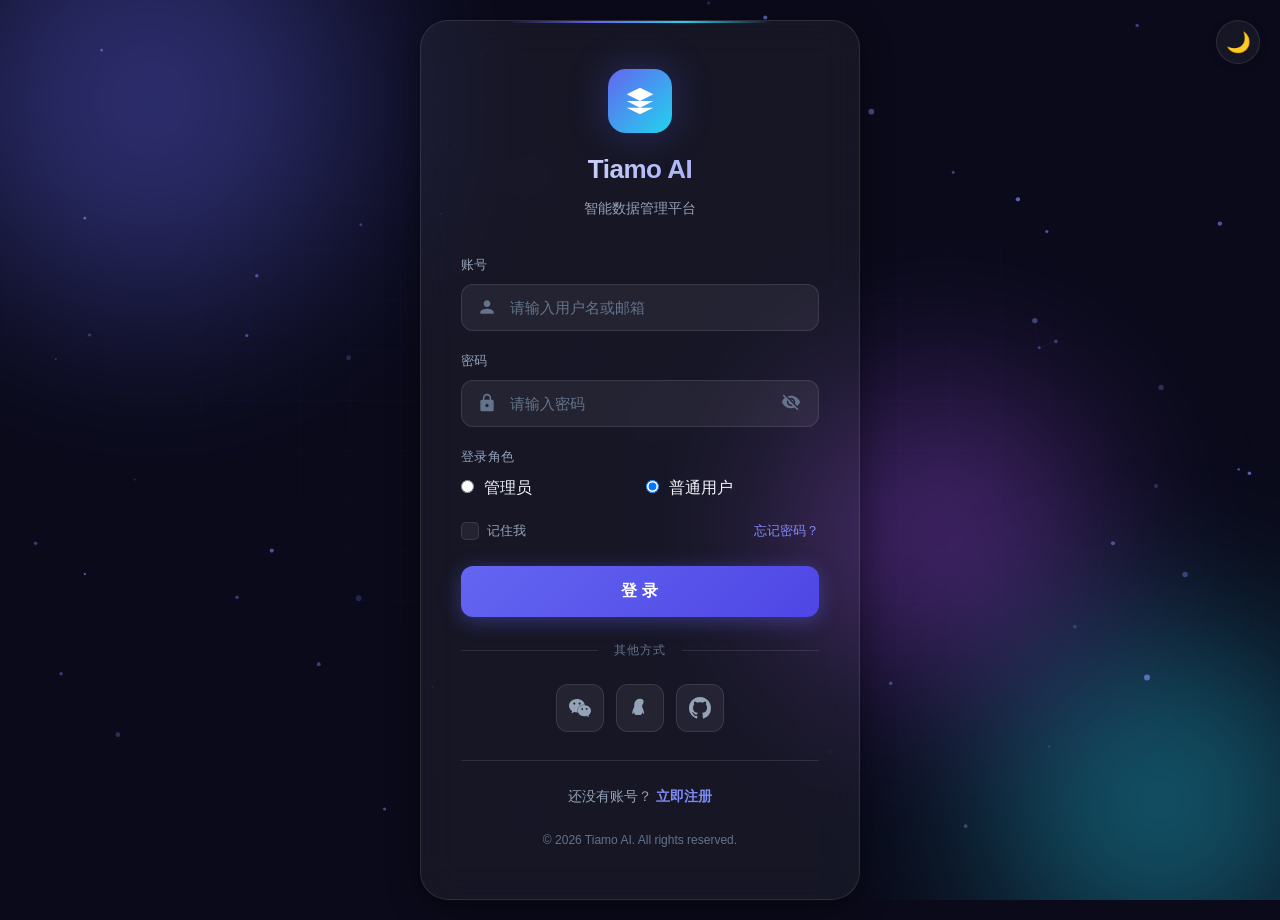
==== commit 57fd38a9: "修复邀请码弹窗默认显示问题（删除重复display属性）" ====
--- a/tiamo-auth/dashboard.html
+++ b/tiamo-auth/dashboard.html
@@ -2691,7 +2691,7 @@
     </script>
 
     <!-- 邀请码弹窗 -->
-    <div id="inviteCodeModal" style="display:none;position:fixed;top:0;left:0;width:100%;height:100%;background:rgba(0,0,0,0.6);z-index:9999;display:flex;align-items:center;justify-content:center;">
+    <div id="inviteCodeModal" style="display:none;position:fixed;top:0;left:0;width:100%;height:100%;background:rgba(0,0,0,0.6);z-index:9999;align-items:center;justify-content:center;">
         <div style="background:var(--bg-card);border-radius:16px;padding:32px;max-width:400px;width:90%;text-align:center;box-shadow:0 20px 60px rgba(0,0,0,0.3);border:1px solid var(--border);">
             <h3 style="margin:0 0 16px 0;color:var(--text-primary);">注册邀请码</h3>
             <div id="inviteCodeDisplay" style="font-size:48px;font-weight:bold;letter-spacing:8px;color:#10b981;margin:20px 0;font-family:monospace;">------</div>
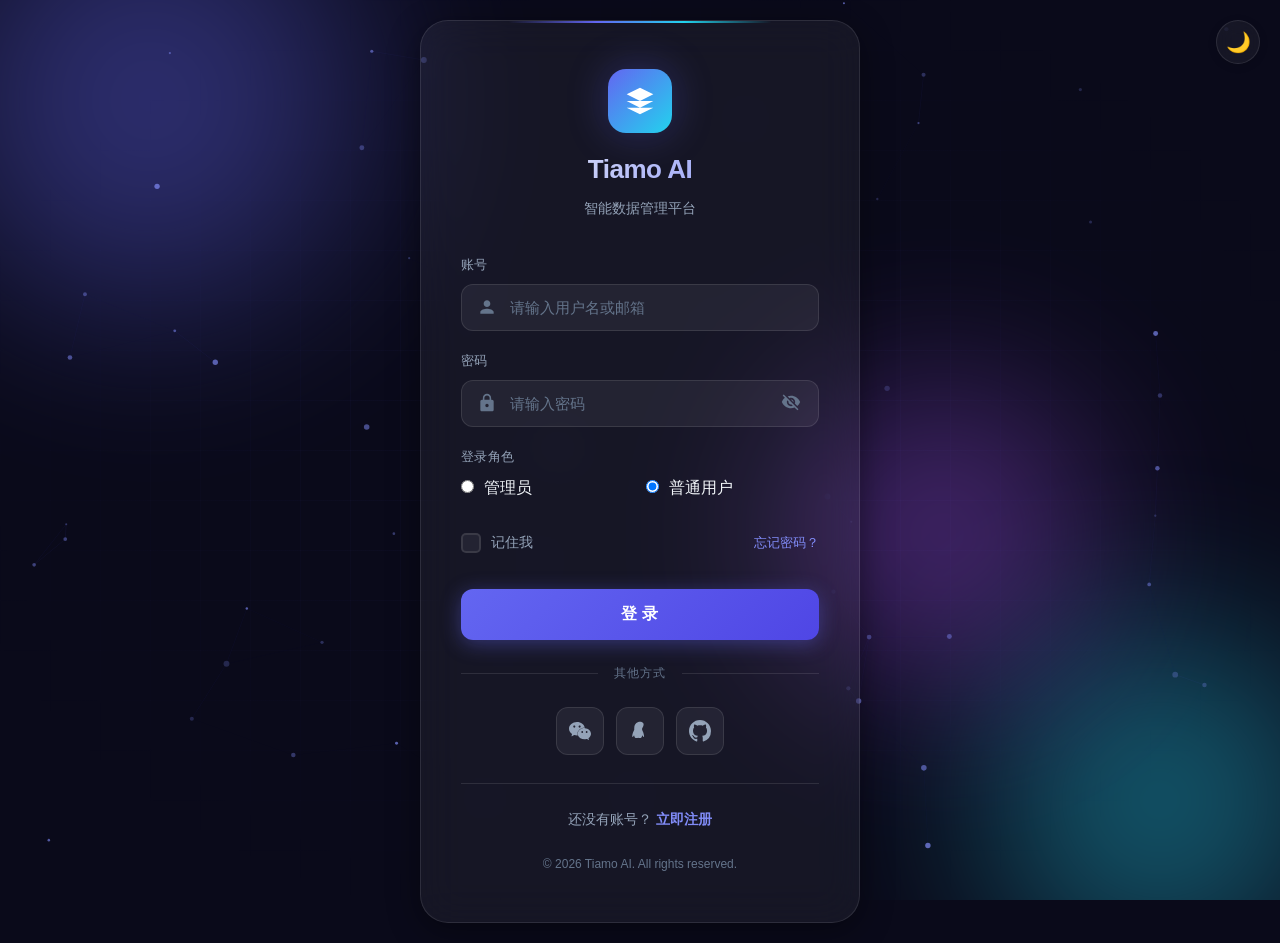
==== commit 689d756e: "邮件配置页面添加立即发送操作日志和运行日志到邮箱功能，使用配置的收件邮箱发送，添加邮箱格式校验和详细提示" ====
--- a/tiamo-auth/dashboard.html
+++ b/tiamo-auth/dashboard.html
@@ -593,13 +593,23 @@
                         </select>
                     </div>
                 </div>
-                <div style="margin-top:16px;">
+                <div style="margin-top:16px;display:flex;gap:10px;flex-wrap:wrap;">
                     <button class="btn-primary" onclick="saveEmailConfig()" style="background:linear-gradient(135deg,#6366f1,#4f46e5);">
                         保存配置
                     </button>
-                </div>
-                <p style="color:var(--text-muted);font-size:12px;margin-top:12px;">
-                    提示：修改发送时间后，系统将在每天指定时间自动发送操作日志日报邮件。
+                    <button class="btn-primary" onclick="sendOperationLogsFromConfig()" style="background:linear-gradient(135deg,#06b6d4,#0891b2);">
+                        立即发送操作日志到邮箱
+                    </button>
+                    <button class="btn-primary" onclick="sendRunLogsFromConfig()" style="background:linear-gradient(135deg,#8b5cf6,#7c3aed);">
+                        立即发送运行日志到邮箱
+                    </button>
+                </div>
+                <p style="color:var(--text-muted);font-size:12px;margin-top:12px;line-height:1.8;">
+                    提示：<br>
+                    1. 修改发送时间后，系统将在每天指定时间自动发送操作日志日报邮件。<br>
+                    2. 点击"立即发送操作日志到邮箱"可手动发送当天操作日志。<br>
+                    3. 点击"立即发送运行日志到邮箱"可手动发送当天系统运行日志。<br>
+                    4. 实时操作日志邮件开启后，每次操作将立即发送通知邮件。
                 </p>
             </div>
         </div>
@@ -2643,6 +2653,52 @@
             });
         }
 
+        // 从邮件配置页面发送操作日志到邮箱
+        function sendOperationLogsFromConfig() {
+            var email = document.getElementById('configToEmail').value.trim();
+            if (!email) {
+                AuthUtils.showAlert('error', '请先填写收件邮箱');
+                return;
+            }
+            if (!/^[^\s@]+@[^\s@]+\.[^\s@]+$/.test(email)) {
+                AuthUtils.showAlert('error', '邮箱格式不正确');
+                return;
+            }
+            AuthUtils.showAlert('success', '正在发送操作日志到邮箱...');
+            Api.exportLogsToEmail(email).then(function (res) {
+                if (res.code === 200) {
+                    AuthUtils.showAlert('success', res.msg || '操作日志发送成功');
+                } else {
+                    AuthUtils.showAlert('error', res.msg || '发送失败，可能无管理员权限');
+                }
+            }).catch(function () {
+                AuthUtils.showAlert('error', '发送失败，请检查网络连接');
+            });
+        }
+
+        // 从邮件配置页面发送运行日志到邮箱
+        function sendRunLogsFromConfig() {
+            var email = document.getElementById('configToEmail').value.trim();
+            if (!email) {
+                AuthUtils.showAlert('error', '请先填写收件邮箱');
+                return;
+            }
+            if (!/^[^\s@]+@[^\s@]+\.[^\s@]+$/.test(email)) {
+                AuthUtils.showAlert('error', '邮箱格式不正确');
+                return;
+            }
+            AuthUtils.showAlert('success', '正在发送运行日志到邮箱...');
+            Api.exportRunLogsToEmail(email).then(function (res) {
+                if (res.code === 200) {
+                    AuthUtils.showAlert('success', res.msg || '运行日志发送成功');
+                } else {
+                    AuthUtils.showAlert('error', res.msg || '发送失败，可能无管理员权限');
+                }
+            }).catch(function () {
+                AuthUtils.showAlert('error', '发送失败，请检查网络连接');
+            });
+        }
+
         // 加载邮件配置（仅管理员）
         function loadEmailConfig() {
             var userInfo = Auth.getUser();
--- a/tiamo-auth/css/auth.css
+++ b/tiamo-auth/css/auth.css
@@ -509,6 +509,59 @@
 
 .checkbox-wrapper span {
     color: var(--text-secondary);
+}
+
+/* 手机端checkbox样式 - 确保点击区域足够大 */
+.checkbox-mobile {
+    position: relative;
+    padding: 12px 0;
+    min-height: 44px;
+    -webkit-tap-highlight-color: transparent;
+    -webkit-touch-callout: none;
+    touch-action: manipulation;
+}
+
+.checkbox-mobile input[type="checkbox"] {
+    position: absolute;
+    opacity: 0;
+    width: 100%;
+    height: 44px;
+    cursor: pointer;
+    z-index: 2;
+    margin: 0;
+    -webkit-appearance: none;
+    appearance: none;
+}
+
+.checkbox-mobile .checkbox-custom {
+    position: relative;
+    z-index: 1;
+    pointer-events: none;
+}
+
+.checkbox-mobile span:not(.checkbox-custom) {
+    position: relative;
+    z-index: 1;
+    pointer-events: none;
+}
+
+.checkbox-mobile span:not(.checkbox-custom) a {
+    pointer-events: auto;
+    position: relative;
+    z-index: 3;
+}
+
+/* 注册页协议checkbox对齐 */
+.checkbox-agree {
+    align-items: flex-start;
+}
+
+.checkbox-agree .checkbox-custom {
+    margin-top: 2px;
+}
+
+.checkbox-agree .checkbox-text {
+    line-height: 1.5;
 }
 
 .forgot-link {
@@ -1332,3 +1385,102 @@
         font-size: 13px;
     }
 }
+
+
+/* ========== 原生checkbox美化（最可靠，手机端兼容） ========== */
+.native-checkbox-wrapper {
+    display: flex;
+    align-items: center;
+    padding: 10px 0;
+    min-height: 44px;
+    -webkit-tap-highlight-color: transparent;
+}
+
+.native-checkbox {
+    -webkit-appearance: none;
+    appearance: none;
+    width: 20px;
+    height: 20px;
+    min-width: 20px;
+    border: 2px solid var(--border);
+    border-radius: 5px;
+    background: var(--bg-input);
+    cursor: pointer;
+    position: relative;
+    margin-right: 10px;
+    transition: all 0.2s ease;
+    flex-shrink: 0;
+}
+
+.native-checkbox:checked {
+    background: linear-gradient(135deg, var(--primary), var(--primary-dark));
+    border-color: var(--primary);
+}
+
+.native-checkbox:checked::after {
+    content: '';
+    position: absolute;
+    left: 5px;
+    top: 1px;
+    width: 6px;
+    height: 11px;
+    border: solid white;
+    border-width: 0 2px 2px 0;
+    transform: rotate(45deg);
+}
+
+.native-checkbox:focus {
+    outline: none;
+    box-shadow: 0 0 0 3px rgba(99, 102, 241, 0.2);
+}
+
+.native-checkbox-label {
+    color: var(--text-secondary);
+    cursor: pointer;
+    font-size: 14px;
+    line-height: 1.5;
+    -webkit-tap-highlight-color: transparent;
+}
+
+.native-checkbox-label a {
+    color: var(--text-link);
+    text-decoration: none;
+}
+
+.native-checkbox-label a:hover {
+    text-decoration: underline;
+}
+
+/* 注册页协议checkbox对齐 */
+.native-checkbox-agree {
+    align-items: flex-start;
+}
+
+.native-checkbox-agree .native-checkbox {
+    margin-top: 2px;
+}
+
+/* 手机端优化 */
+@media (max-width: 768px) {
+    .native-checkbox-wrapper {
+        padding: 12px 0;
+        min-height: 48px;
+    }
+    
+    .native-checkbox {
+        width: 22px;
+        height: 22px;
+        min-width: 22px;
+    }
+    
+    .native-checkbox:checked::after {
+        left: 6px;
+        top: 2px;
+        width: 6px;
+        height: 12px;
+    }
+    
+    .native-checkbox-label {
+        font-size: 15px;
+    }
+}
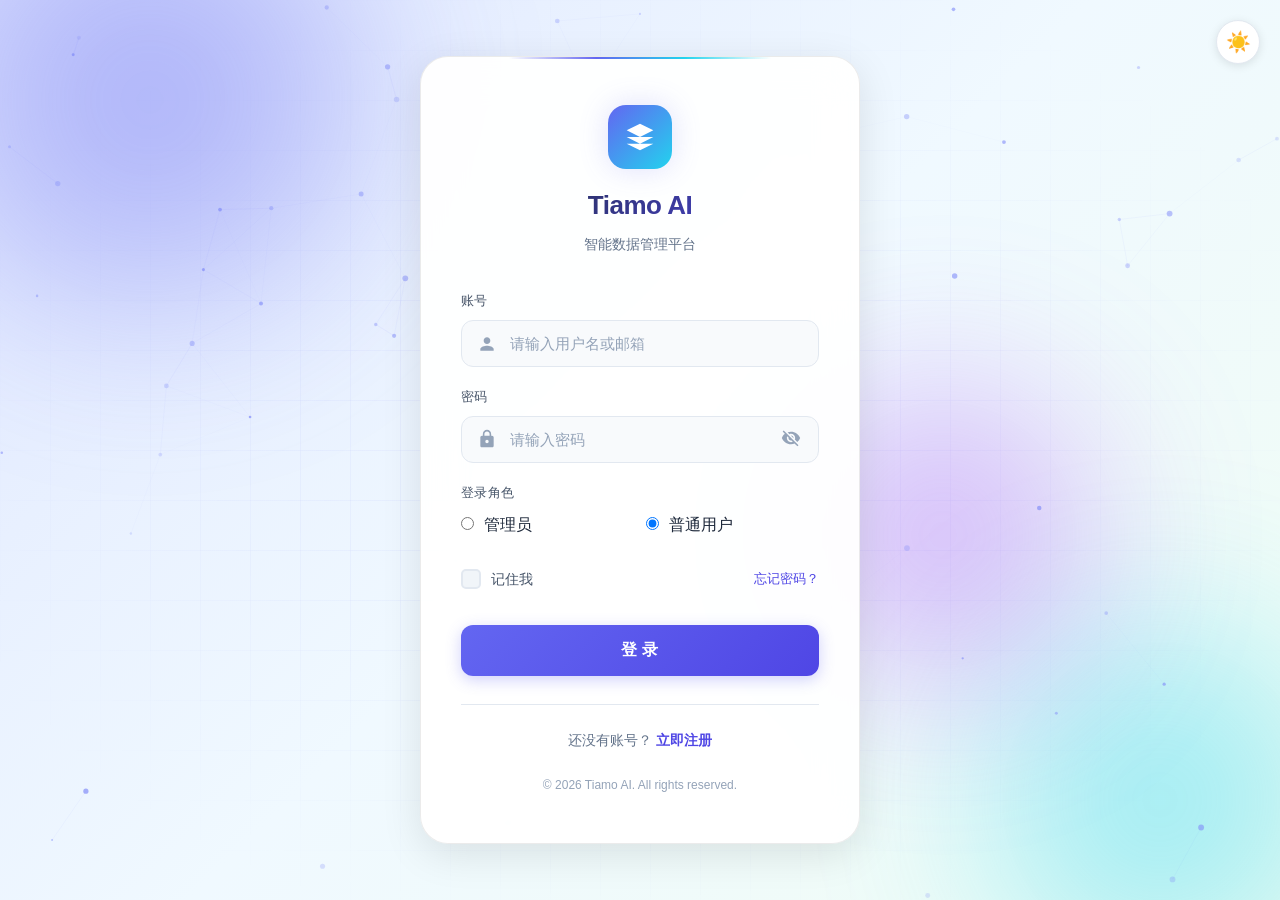
==== commit 66072cd9: "所有页面默认主题改为白天模式，只有用户明确选择深色模式时才使用深色主题" ====
--- a/tiamo-auth/dashboard.html
+++ b/tiamo-auth/dashboard.html
@@ -2520,9 +2520,11 @@
         }
 
         /* ==================== 主题切换 ==================== */
+        // 初始化主题（默认白天模式）
         function initTheme() {
-            var savedTheme = localStorage.getItem('tiamo_theme') || 'dark';
-            if (savedTheme === 'light') {
+            var savedTheme = localStorage.getItem('tiamo_theme');
+            var theme = savedTheme === 'dark' ? 'dark' : 'light';
+            if (theme === 'light') {
                 document.body.classList.add('light-theme');
                 document.getElementById('themeToggleBtn').textContent = '☀️';
             } else {
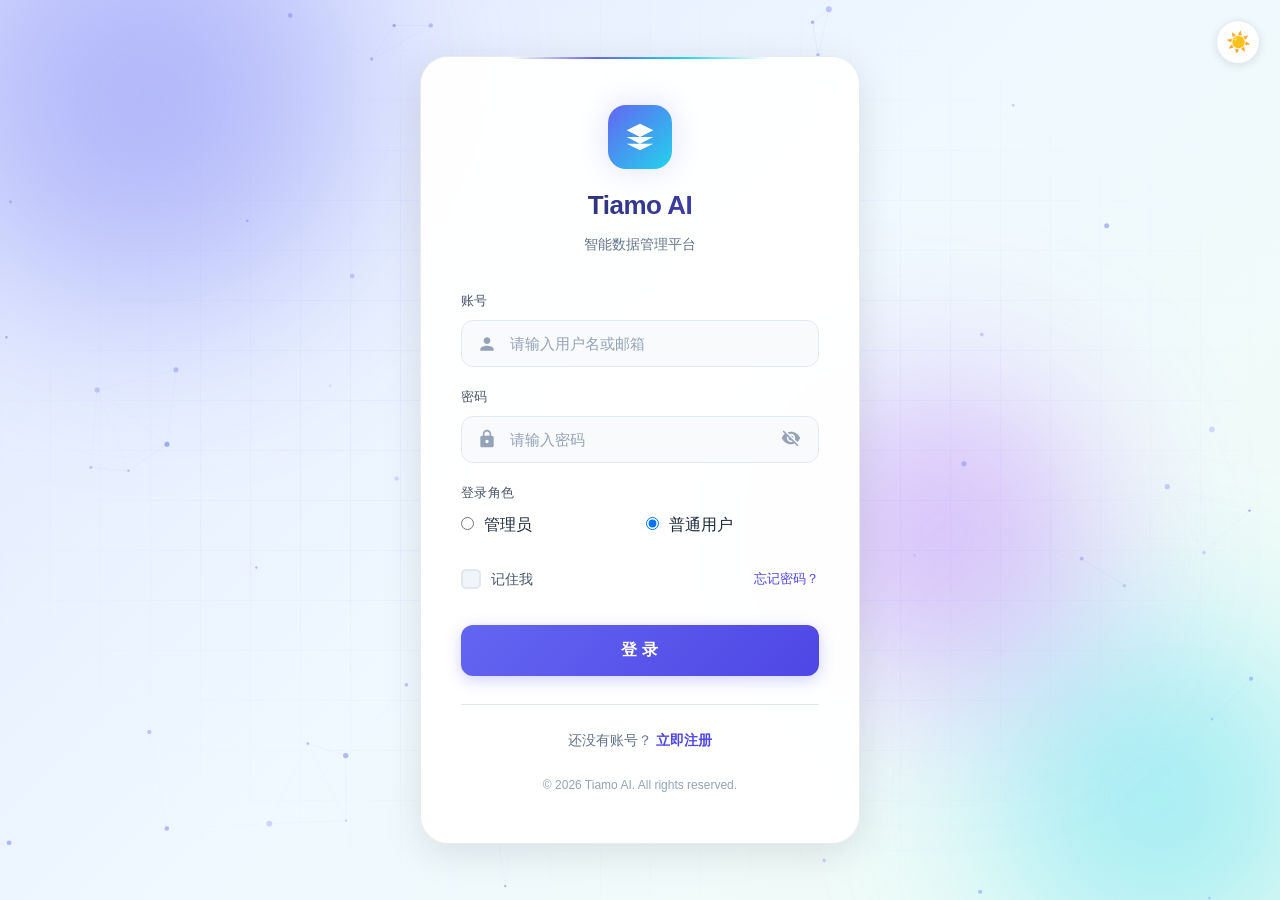
==== commit 79641443: "添加聊天功能：好友管理（添加好友、接受/拒绝请求、好友列表）、实时聊天窗口（消息发送/接收、未读提示、轮询新消息）、支持白天/夜晚模式、手机端适配" ====
--- a/tiamo-auth/dashboard.html
+++ b/tiamo-auth/dashboard.html
@@ -330,6 +330,7 @@
             <button class="tab-btn" id="tabDatabaseBtn" onclick="switchTab('database')">数据库管理</button>
             <button class="tab-btn" id="tabExportBtn" onclick="switchTab('export')">数据导出</button>
             <button class="tab-btn" id="tabEmailConfigBtn" onclick="switchTab('emailConfig')">邮件配置</button>
+            <button class="tab-btn" id="tabChatBtn" onclick="window.location.href='chat.html'">💬 聊天</button>
             <button class="tab-btn" id="tabMyApprovalBtn" onclick="switchTab('myApproval')" style="display:none;">我的申请</button>
             <button class="tab-btn" id="tabApprovalBtn" onclick="switchTab('approval')" style="display:none;">待审批 <span id="pendingBadge" style="background:#ef4444;color:white;border-radius:10px;padding:1px 7px;font-size:11px;margin-left:4px;">0</span></button>
         </div>
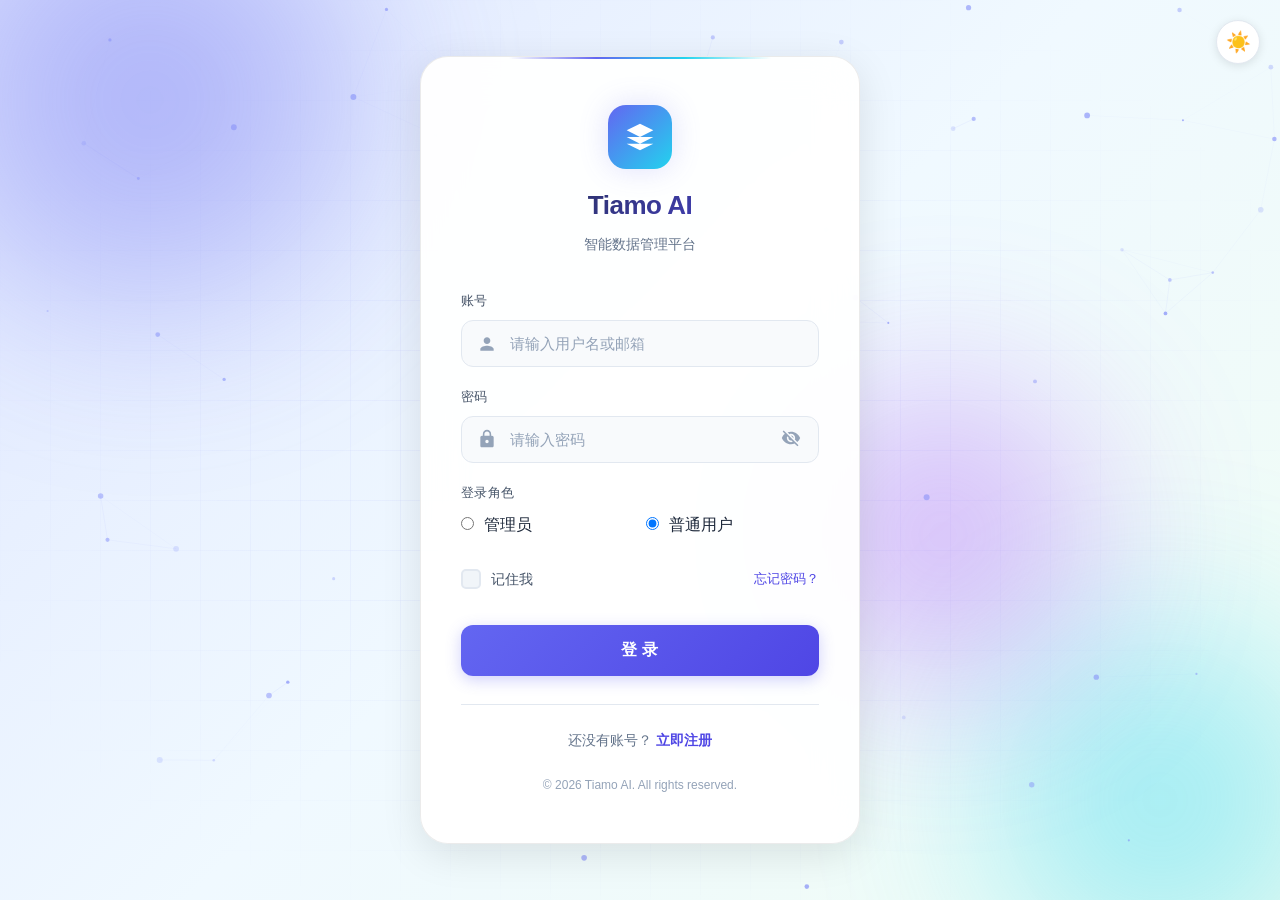
==== commit af1da63a: "删除聊天功能：移除后端13个文件、前端chat.html、导航按钮和API方法" ====
--- a/tiamo-auth/dashboard.html
+++ b/tiamo-auth/dashboard.html
@@ -330,7 +330,6 @@
             <button class="tab-btn" id="tabDatabaseBtn" onclick="switchTab('database')">数据库管理</button>
             <button class="tab-btn" id="tabExportBtn" onclick="switchTab('export')">数据导出</button>
             <button class="tab-btn" id="tabEmailConfigBtn" onclick="switchTab('emailConfig')">邮件配置</button>
-            <button class="tab-btn" id="tabChatBtn" onclick="window.location.href='chat.html'">💬 聊天</button>
             <button class="tab-btn" id="tabMyApprovalBtn" onclick="switchTab('myApproval')" style="display:none;">我的申请</button>
             <button class="tab-btn" id="tabApprovalBtn" onclick="switchTab('approval')" style="display:none;">待审批 <span id="pendingBadge" style="background:#ef4444;color:white;border-radius:10px;padding:1px 7px;font-size:11px;margin-left:4px;">0</span></button>
         </div>
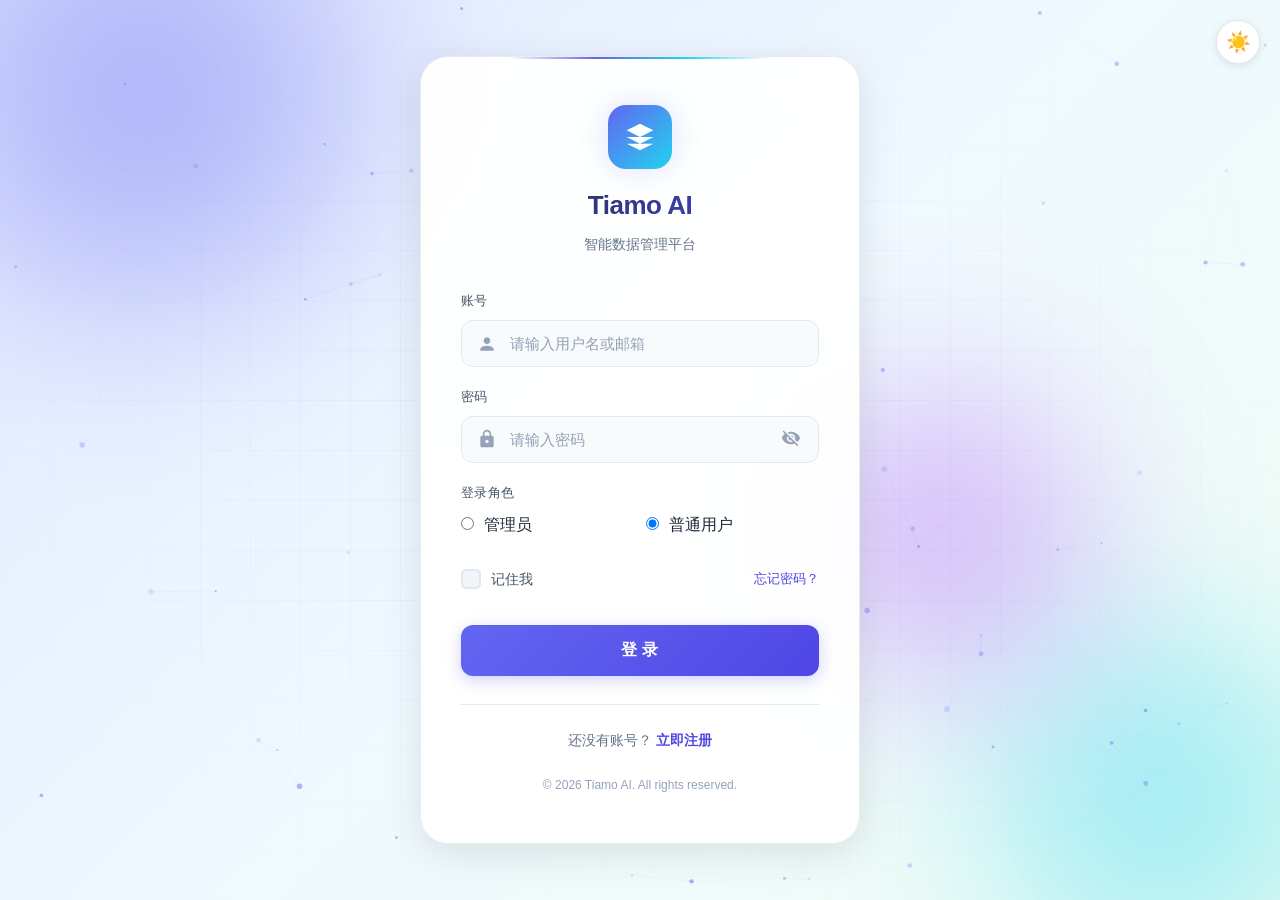
==== commit 76b2c527: "安全修复：1.统一异常处理不返回e.getMessage() 2.JWT密钥从环境变量读取 3.修复回收站标签切换异常(booksTab重复active类)" ====
--- a/tiamo-auth/dashboard.html
+++ b/tiamo-auth/dashboard.html
@@ -370,7 +370,7 @@
             </div>
         </div>
         <!-- 商品数据标签页 -->
-        <div class="tab-content active" id="booksTab">
+        <div class="tab-content" id="booksTab">
             <div class="data-card">
                 <div class="data-card-header">
                     <h2>商品数据列表</h2>
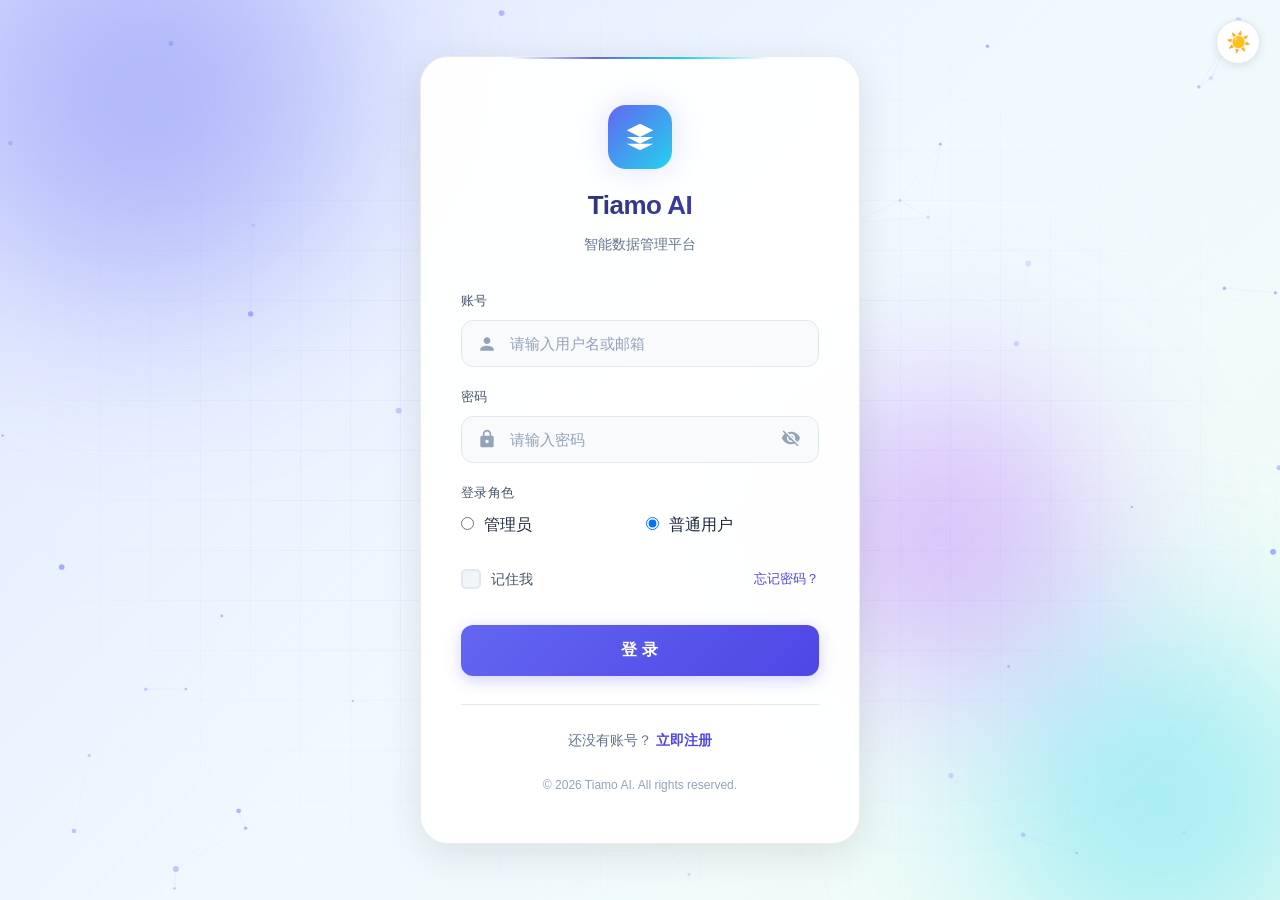
==== commit d1c5f698: "性能优化：1.商品列表添加Redis缓存 2.运行日志统计8次查询优化为5次 3.HikariCP连接池+Tomcat线程池优化 4.前端资源预加载+缓存控制" ====
--- a/tiamo-auth/dashboard.html
+++ b/tiamo-auth/dashboard.html
@@ -1,12 +1,20 @@
 <!DOCTYPE html>
 <html lang="zh-CN">
 <head>
+    <!-- 性能优化：预加载关键资源 -->
+    <link rel="preconnect" href="https://hwiwdlrhrbiy.sealosbja.site">
+    <meta http-equiv="Cache-Control" content="public, max-age=3600">
     <meta charset="UTF-8">
     <meta name="viewport" content="width=device-width, initial-scale=1.0, maximum-scale=1.0, user-scalable=no">
     <meta name="theme-color" content="#0a0a1a">
     <title>控制台 - Tiamo AI 数据管理</title>
     <link rel="stylesheet" href="css/auth.css">
     <style>
+/* 性能优化：关键渲染路径优化 */
+* { box-sizing: border-box; }
+body { margin: 0; padding: 0; }
+/* 懒加载图片占位 */
+img.lazy { background: #f0f0f0; min-height: 100px; }
         /* 亮色主题变量覆盖 */
         body.light-theme {
             --bg-primary: #f5f7fa;
